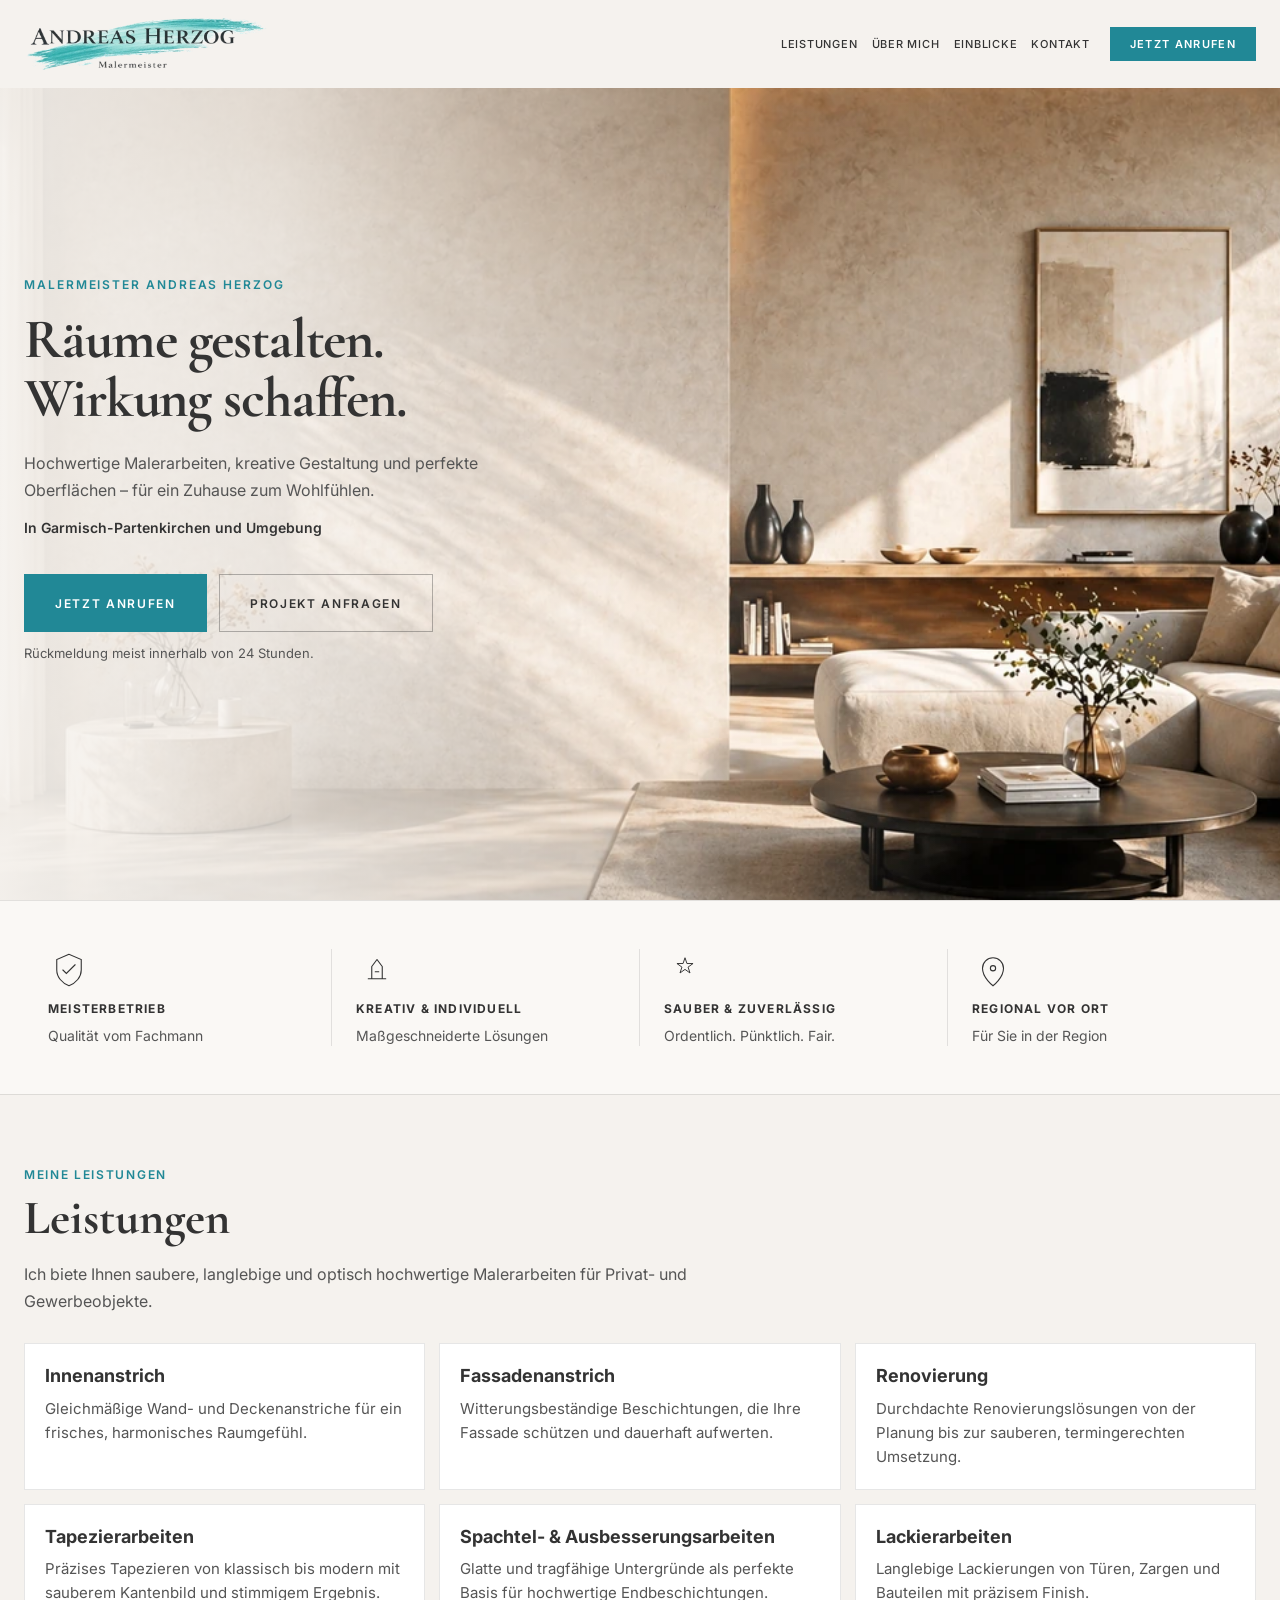
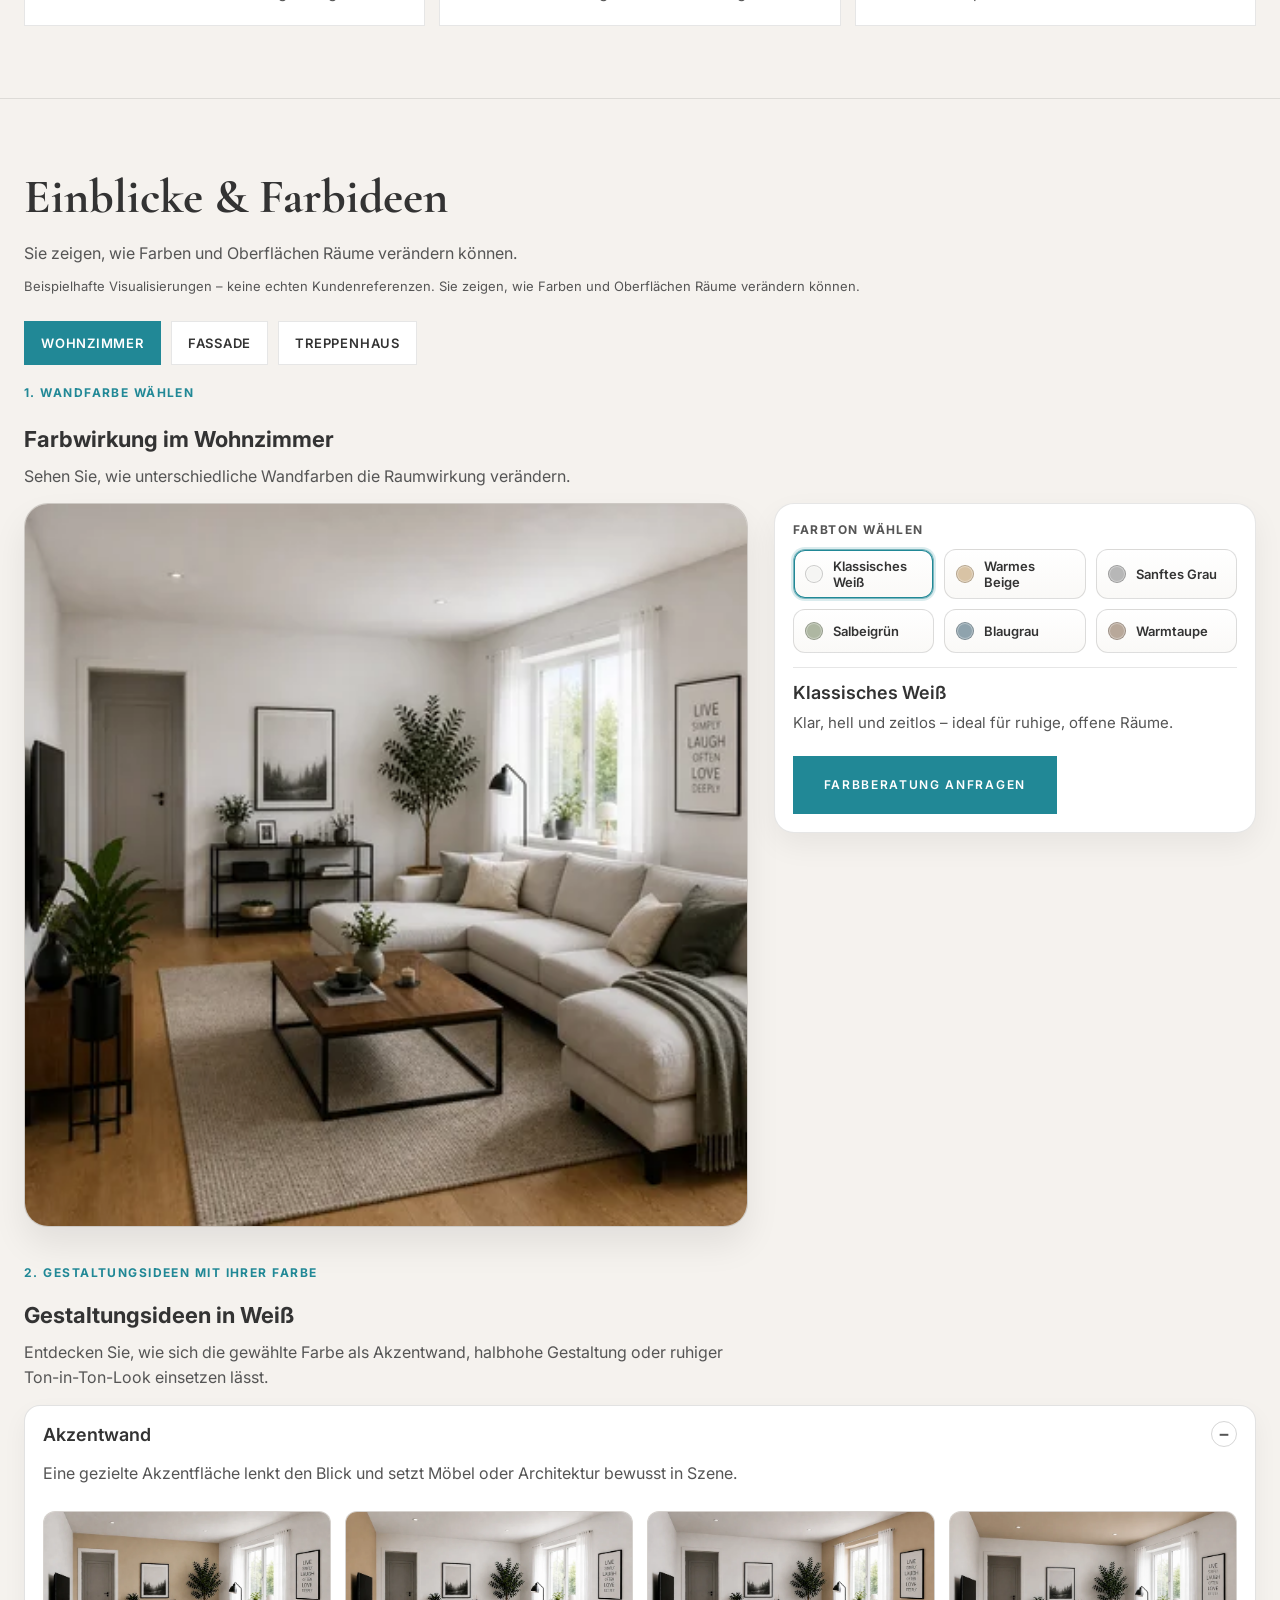
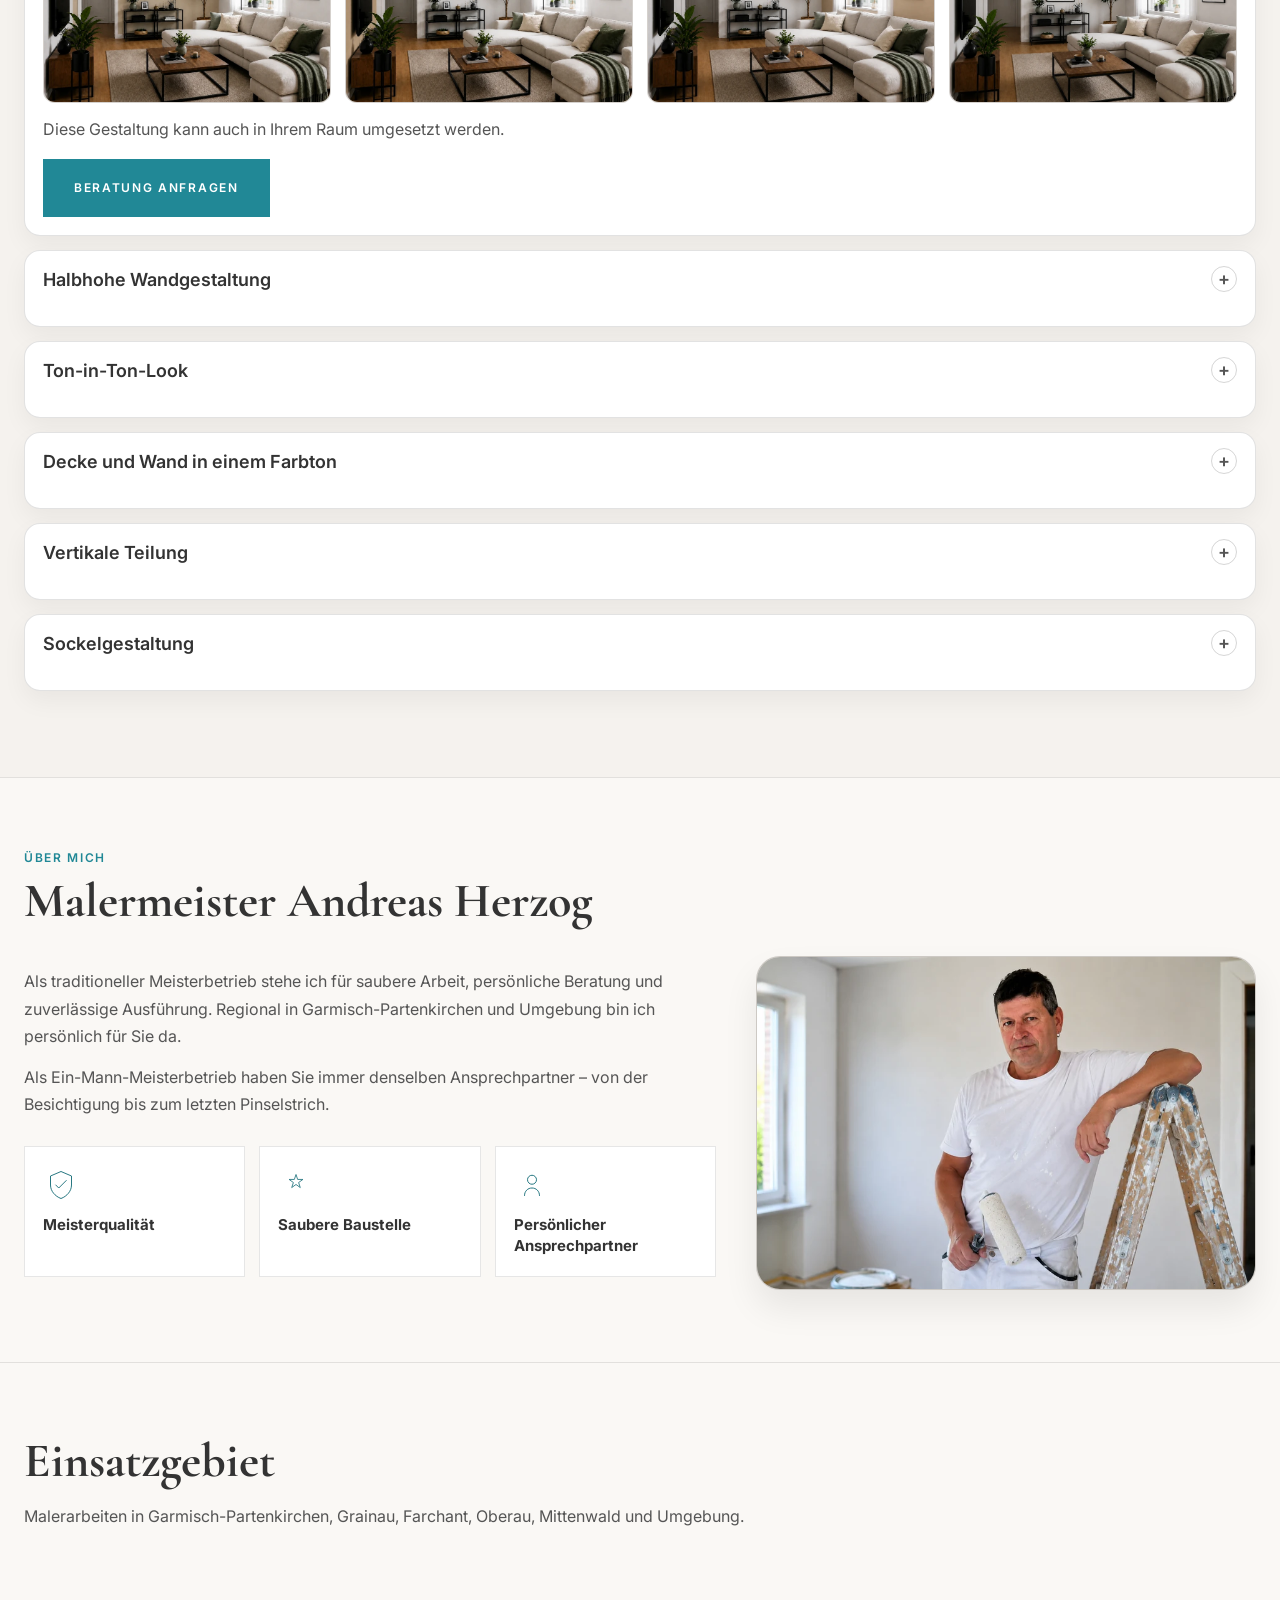
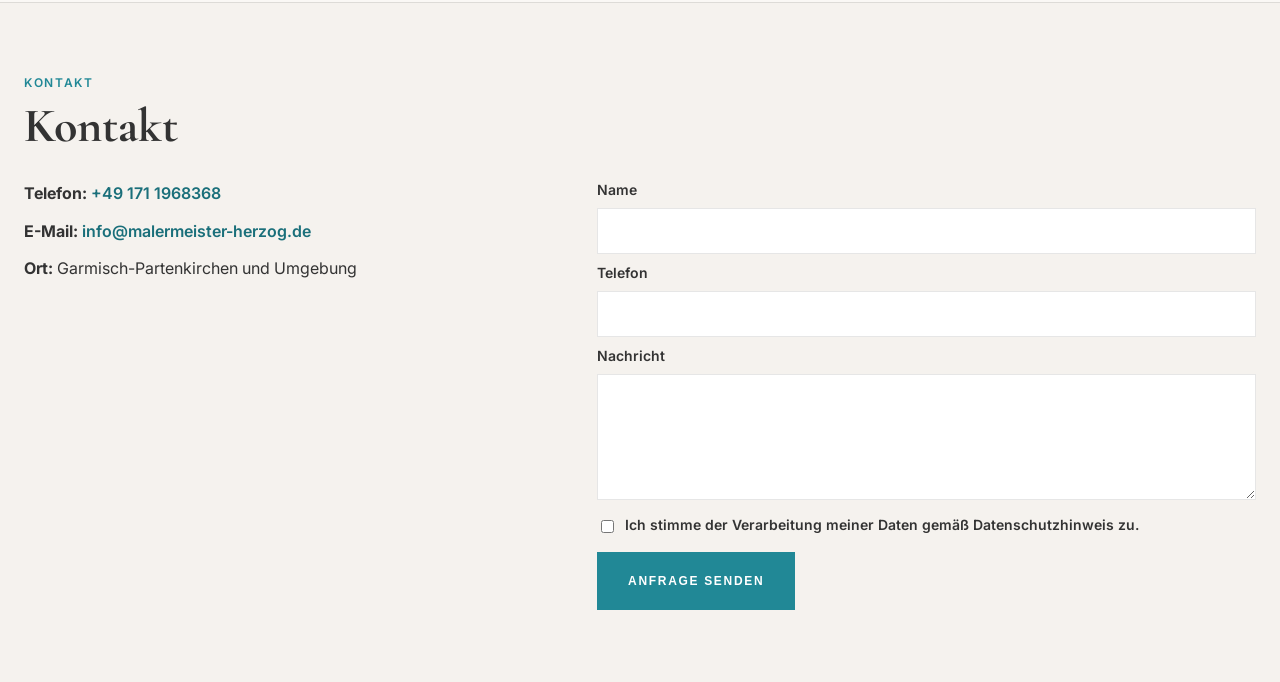
==== index.html @ e62dc520 "header mobile" ====
<!DOCTYPE html>
<html lang="de">
  <head>
    <meta charset="UTF-8" />
    <meta
      name="viewport"
      content="width=device-width, initial-scale=1, viewport-fit=cover"
    />
    <title>Malermeister Andreas Herzog | Maler in Garmisch-Partenkirchen</title>
    <meta
      name="description"
      content="Malermeister Andreas Herzog – Ihr Malerbetrieb für Innenanstrich, Fassaden, Renovierungen und saubere Malerarbeiten in Garmisch-Partenkirchen und Umgebung."
    />
    <meta property="og:type" content="website" />
    <meta property="og:locale" content="de_DE" />
    <meta
      property="og:title"
      content="Malermeister Andreas Herzog | Maler in Garmisch-Partenkirchen"
    />
    <meta
      property="og:description"
      content="Ihr Malerbetrieb für Innenanstrich, Fassaden, Renovierungen und saubere Malerarbeiten in Garmisch-Partenkirchen und Umgebung."
    />
    <meta property="og:url" content="https://www.malermeister-herzog.de/" />
    <meta
      property="og:image"
      content="https://www.malermeister-herzog.de/assets/malermeister-herzog-wohnraum-gestaltung-1920.webp"
    />

    <link rel="preconnect" href="https://fonts.googleapis.com" />
    <link rel="preconnect" href="https://fonts.gstatic.com" crossorigin />
    <link
      href="https://fonts.googleapis.com/css2?family=Cormorant+Garamond:wght@600;700&family=Inter:wght@400;500;600&display=swap"
      rel="stylesheet"
    />

    <link rel="stylesheet" href="css/style.css?v=4" />
    <script type="application/ld+json">
      {
        "@context": "https://schema.org",
        "@type": "LocalBusiness",
        "name": "Malermeister Andreas Herzog",
        "telephone": "+49 171 1968368",
        "areaServed": "Garmisch-Partenkirchen und Umgebung",
        "address": {
          "@type": "PostalAddress",
          "addressLocality": "Garmisch-Partenkirchen",
          "addressCountry": "DE"
        },
        "url": "https://www.malermeister-herzog.de/"
      }
    </script>
  </head>
  <body>
    <header class="site-header">
      <div class="site-header__inner shell">
        <input type="checkbox" id="nav-drawer" class="nav-drawer__checkbox" />

        <label
          for="nav-drawer"
          class="nav-drawer__burger"
          aria-label="Menü öffnen und schließen"
        >
          <span></span>
          <span></span>
          <span></span>
        </label>

        <a href="#" class="site-logo" aria-label="Startseite Andreas Herzog">
          <img
            src="assets/logo-new-header.webp"
            width="760"
            height="180"
            alt="Andreas Herzog Malermeister"
          />
        </a>

        <a href="tel:+491711968368" class="header-cta" aria-label="Jetzt anrufen">
          <span class="header-cta__icon" aria-hidden="true">
            <svg viewBox="0 0 24 24" fill="none" xmlns="http://www.w3.org/2000/svg">
              <path
                d="M5 4h3l2 5-2 1a11 11 0 005 5l1-2 5 2v3a2 2 0 01-2 2A16 16 0 013 6a2 2 0 012-2z"
                stroke="currentColor"
                stroke-width="1.5"
                stroke-linecap="round"
                stroke-linejoin="round"
              />
            </svg>
          </span>
          <span class="header-cta__label">Jetzt anrufen</span>
        </a>

        <nav class="site-nav" id="site-nav" aria-label="Hauptnavigation">
          <a href="tel:+491711968368" class="site-nav__call">Jetzt anrufen</a>
          <a href="#leistungen">Leistungen</a>
          <a href="#ueber-mich">Über mich</a>
          <a href="#einblicke">Einblicke</a>
          <a href="#kontakt">Kontakt</a>
        </nav>

        <label for="nav-drawer" class="nav-drawer__scrim" aria-hidden="true"></label>
      </div>
    </header>

    <main>
      <section class="hero" aria-labelledby="hero-heading">
        <img
          class="hero__bg"
          src="assets/malermeister-herzog-wohnraum-gestaltung-1920.webp"
          srcset="
            assets/malermeister-herzog-wohnraum-gestaltung-1280.webp 1280w,
            assets/malermeister-herzog-wohnraum-gestaltung-1920.webp 1920w,
            assets/malermeister-herzog-wohnraum-gestaltung-2560.webp 2560w
          "
          sizes="100vw"
          alt="Modernes Wohnzimmer mit strukturierter Wand und warmem Licht"
          fetchpriority="high"
          loading="eager"
        />
        <div class="hero__overlay" aria-hidden="true"></div>

        <div class="hero__shell shell">
          <div class="hero__inner">
            <p class="hero__label">Malermeister Andreas Herzog</p>
            <h1 id="hero-heading">
              Räume gestalten.<br />
              Wirkung schaffen.
            </h1>
            <p class="hero__sub">
              Hochwertige Malerarbeiten, kreative Gestaltung und perfekte Oberflächen – für ein Zuhause zum Wohlfühlen.
            </p>
            <p class="hero__location">In Garmisch-Partenkirchen und Umgebung</p>
            <div class="hero__actions">
              <a href="tel:+491711968368" class="btn btn--primary">Jetzt anrufen</a>
              <a href="#kontakt" class="btn btn--secondary">Projekt anfragen</a>
            </div>
            <p class="hero__hint">Rückmeldung meist innerhalb von 24 Stunden.</p>
          </div>
        </div>
      </section>

      <section class="trust" aria-label="Vorteile">
        <div class="trust__inner shell">
          <article class="trust__item">
            <span class="trust__icon" aria-hidden="true">
              <svg viewBox="0 0 48 48" fill="none" xmlns="http://www.w3.org/2000/svg">
                <path
                  d="M24 6L10 12v12c0 8 6 15 14 18 8-3 14-10 14-18V12L24 6z"
                  stroke="currentColor"
                  stroke-width="1.25"
                />
                <path d="M17 24l4 4 10-10" stroke="currentColor" stroke-width="1.25" stroke-linecap="round" />
              </svg>
            </span>
            <p class="trust__title">Meisterbetrieb</p>
            <p class="trust__text">Qualität vom Fachmann</p>
          </article>

          <article class="trust__item">
            <span class="trust__icon" aria-hidden="true">
              <svg viewBox="0 0 48 48" fill="none" xmlns="http://www.w3.org/2000/svg">
                <path
                  d="M14 34h20M18 34V20l6-8 6 8v14"
                  stroke="currentColor"
                  stroke-width="1.25"
                  stroke-linecap="round"
                  stroke-linejoin="round"
                />
                <path d="M22 26h4" stroke="currentColor" stroke-width="1.25" stroke-linecap="round" />
              </svg>
            </span>
            <p class="trust__title">Kreativ &amp; individuell</p>
            <p class="trust__text">Maßgeschneiderte Lösungen</p>
          </article>

          <article class="trust__item">
            <span class="trust__icon" aria-hidden="true">
              <svg viewBox="0 0 48 48" fill="none" xmlns="http://www.w3.org/2000/svg">
                <path
                  d="M24 10l2.2 6.6h7l-5.7 4.1 2.2 6.7L24 23.3l-5.7 4.1 2.2-6.7-5.7-4.1h7L24 10z"
                  stroke="currentColor"
                  stroke-width="1.1"
                  stroke-linejoin="round"
                />
              </svg>
            </span>
            <p class="trust__title">Sauber &amp; zuverlässig</p>
            <p class="trust__text">Ordentlich. Pünktlich. Fair.</p>
          </article>

          <article class="trust__item">
            <span class="trust__icon" aria-hidden="true">
              <svg viewBox="0 0 48 48" fill="none" xmlns="http://www.w3.org/2000/svg">
                <path
                  d="M24 42s12-9 12-20a12 12 0 10-24 0c0 11 12 20 12 20z"
                  stroke="currentColor"
                  stroke-width="1.25"
                />
                <circle cx="24" cy="22" r="3" stroke="currentColor" stroke-width="1.25" />
              </svg>
            </span>
            <p class="trust__title">Regional vor Ort</p>
            <p class="trust__text">Für Sie in der Region</p>
          </article>
        </div>
      </section>

      <section id="leistungen" class="section section--leistungen" aria-labelledby="leistungen-heading">
        <div class="shell">
          <p class="section__eyebrow">Meine Leistungen</p>
          <h2 id="leistungen-heading">Leistungen</h2>
          <p class="section__intro">
            Ich biete Ihnen saubere, langlebige und optisch hochwertige Malerarbeiten für Privat- und
            Gewerbeobjekte.
          </p>

          <div class="cards cards--leistungen">
            <article class="card">
              <h3>Innenanstrich</h3>
              <p>Gleichmäßige Wand- und Deckenanstriche für ein frisches, harmonisches Raumgefühl.</p>
            </article>
            <article class="card">
              <h3>Fassadenanstrich</h3>
              <p>Witterungsbeständige Beschichtungen, die Ihre Fassade schützen und dauerhaft aufwerten.</p>
            </article>
            <article class="card">
              <h3>Renovierung</h3>
              <p>Durchdachte Renovierungslösungen von der Planung bis zur sauberen, termingerechten Umsetzung.</p>
            </article>
            <article class="card">
              <h3>Tapezierarbeiten</h3>
              <p>Präzises Tapezieren von klassisch bis modern mit sauberem Kantenbild und stimmigem Ergebnis.</p>
            </article>
            <article class="card">
              <h3>Spachtel- &amp; Ausbesserungsarbeiten</h3>
              <p>Glatte und tragfähige Untergründe als perfekte Basis für hochwertige Endbeschichtungen.</p>
            </article>
            <article class="card">
              <h3>Lackierarbeiten</h3>
              <p>Langlebige Lackierungen von Türen, Zargen und Bauteilen mit präzisem Finish.</p>
            </article>
          </div>
        </div>
      </section>

      <section id="einblicke" class="section section--einblicke" aria-labelledby="einblicke-heading">
        <div class="shell">
          <h2 id="einblicke-heading">Einblicke &amp; Farbideen</h2>
          <p class="section__intro">
            Sie zeigen, wie Farben und Oberflächen Räume verändern können.
          </p>
          <p class="section__note">
            Beispielhafte Visualisierungen – keine echten Kundenreferenzen. Sie zeigen, wie Farben und Oberflächen
            Räume verändern können.
          </p>

          <div class="einblicke-tabs" role="tablist" aria-label="Rubriken Einblicke">
            <button
              type="button"
              class="einblicke-tab is-active"
              role="tab"
              id="tab-wohnzimmer"
              aria-selected="true"
              aria-controls="panel-wohnzimmer"
              data-tab-target="wohnzimmer"
            >
              Wohnzimmer
            </button>
            <button
              type="button"
              class="einblicke-tab"
              role="tab"
              id="tab-fassade"
              aria-selected="false"
              aria-controls="panel-fassade"
              data-tab-target="fassade"
              tabindex="-1"
            >
              Fassade
            </button>
            <button
              type="button"
              class="einblicke-tab"
              role="tab"
              id="tab-treppenhaus"
              aria-selected="false"
              aria-controls="panel-treppenhaus"
              data-tab-target="treppenhaus"
              tabindex="-1"
            >
              Treppenhaus
            </button>
          </div>

          <section
            class="einblicke-panel is-active"
            id="panel-wohnzimmer"
            role="tabpanel"
            aria-labelledby="tab-wohnzimmer"
            data-panel="wohnzimmer"
          >
            <p class="einblicke-step">1. Wandfarbe wählen</p>
            <h3 class="einblicke-subhead">Farbwirkung im Wohnzimmer</h3>
            <p class="einblicke-step__intro">
              Sehen Sie, wie unterschiedliche Wandfarben die Raumwirkung verändern.
            </p>
            <div class="farbauswahl" data-farbauswahl>
              <div class="farbauswahl__media">
                <div class="farbauswahl__stage">
                  <div class="farbauswahl__picture" data-farbauswahl-picture>
                    <img
                      data-farbauswahl-image
                      srcset="
                        assets/wohnzimmer/farben/wohnzimmer-weiss-400.webp 400w,
                        assets/wohnzimmer/farben/wohnzimmer-weiss-800.webp 800w,
                        assets/wohnzimmer/farben/wohnzimmer-weiss-1600.webp 1600w
                      "
                      sizes="(min-width: 1025px) 720px, (min-width: 641px) calc(100vw - 48px), calc(100vw - 32px)"
                      src="assets/wohnzimmer/farben/wohnzimmer-weiss-400.webp"
                      width="800"
                      height="800"
                      alt="Wohnzimmer in klassischem Weiß"
                      loading="eager"
                      decoding="async"
                    />
                  </div>
                </div>
              </div>
              <div class="farbauswahl__panel">
                <p class="farbauswahl__label">Farbton wählen</p>
                <div class="farbauswahl__controls" role="radiogroup" aria-label="Wandfarbe auswählen">
                  <button type="button" class="farbauswahl__swatch is-active" role="radio" aria-checked="true" data-color="weiss" data-label="Klassisches Weiß">
                    <span class="farbauswahl__dot" style="--swatch:#f5f5f3"></span><span>Klassisches Weiß</span>
                  </button>
                  <button type="button" class="farbauswahl__swatch" role="radio" aria-checked="false" data-color="beige" data-label="Warmes Beige">
                    <span class="farbauswahl__dot" style="--swatch:#d8c3a5"></span><span>Warmes Beige</span>
                  </button>
                  <button type="button" class="farbauswahl__swatch" role="radio" aria-checked="false" data-color="grau" data-label="Sanftes Grau">
                    <span class="farbauswahl__dot" style="--swatch:#b7b7b7"></span><span>Sanftes Grau</span>
                  </button>
                  <button type="button" class="farbauswahl__swatch" role="radio" aria-checked="false" data-color="salbeigruen" data-label="Salbeigrün">
                    <span class="farbauswahl__dot" style="--swatch:#aeb7a2"></span><span>Salbeigrün</span>
                  </button>
                  <button type="button" class="farbauswahl__swatch" role="radio" aria-checked="false" data-color="blaugrau" data-label="Blaugrau">
                    <span class="farbauswahl__dot" style="--swatch:#8fa3ad"></span><span>Blaugrau</span>
                  </button>
                  <button type="button" class="farbauswahl__swatch" role="radio" aria-checked="false" data-color="warmtaupe" data-label="Warmtaupe">
                    <span class="farbauswahl__dot" style="--swatch:#b8a89a"></span><span>Warmtaupe</span>
                  </button>
                </div>
                <div class="farbauswahl__info">
                  <p class="farbauswahl__active" data-farbauswahl-active>Klassisches Weiß</p>
                  <p class="farbauswahl__description" data-farbauswahl-description>
                    Klar, hell und zeitlos – ideal für ruhige, offene Räume.
                  </p>
                </div>
                <a href="#kontakt" class="btn btn--primary einblicke__cta">Farbberatung anfragen</a>
              </div>
            </div>
            <p class="einblicke-step einblicke-step--ideas">2. Gestaltungsideen mit Ihrer Farbe</p>
            <h3 class="einblicke-subhead einblicke-subhead--ideas" data-ideen-title>Gestaltungsideen in Weiß</h3>
            <p class="einblicke-step__intro">
              Entdecken Sie, wie sich die gewählte Farbe als Akzentwand, halbhohe Gestaltung oder ruhiger Ton-in-Ton-Look einsetzen lässt.
            </p>

            <div class="ideen-accordion">
              <details class="ideen-item" open>
                <summary>Akzentwand</summary>
                <p class="ideen-text">Eine gezielte Akzentfläche lenkt den Blick und setzt Möbel oder Architektur bewusst in Szene.</p>
                <div class="cards cards--ideen">
                  <button type="button" class="einblicke-card-trigger ideen-trigger" data-ideen-slot="akzent-1" data-modal-image="assets/wohnzimmer/ideen/wohnzimmer-akzent-beige-1600.webp" data-modal-title="Akzentwand" data-modal-text="Beispielhafte Visualisierung einer Akzentwand."><img src="assets/wohnzimmer/ideen/wohnzimmer-akzent-beige-800.webp" alt="Visualisierung Akzentwand Variante 1" width="800" height="533" loading="eager" /></button>
                  <button type="button" class="einblicke-card-trigger ideen-trigger" data-ideen-slot="akzent-2" data-modal-image="assets/wohnzimmer/ideen/wohnzimmer-tvwand-beige-1600.webp" data-modal-title="Akzentwand" data-modal-text="Beispielhafte Visualisierung einer Akzentwand."><img src="assets/wohnzimmer/ideen/wohnzimmer-tvwand-beige-800.webp" alt="Visualisierung Akzentwand Variante 2" width="800" height="533" loading="eager" /></button>
                  <button type="button" class="einblicke-card-trigger ideen-trigger" data-ideen-slot="akzent-3" data-modal-image="assets/wohnzimmer/ideen/wohnzimmer-fensterwand-beige-1600.webp" data-modal-title="Akzentwand" data-modal-text="Beispielhafte Visualisierung einer Akzentwand."><img src="assets/wohnzimmer/ideen/wohnzimmer-fensterwand-beige-800.webp" alt="Visualisierung Akzentwand Variante 3" width="800" height="533" loading="eager" /></button>
                  <button type="button" class="einblicke-card-trigger ideen-trigger" data-ideen-slot="akzent-4" data-modal-image="assets/wohnzimmer/ideen/wohnzimmer-decke-beige-1600.webp" data-modal-title="Akzentwand" data-modal-text="Beispielhafte Visualisierung einer Akzentwand."><img src="assets/wohnzimmer/ideen/wohnzimmer-decke-beige-800.webp" alt="Visualisierung Akzentwand Variante 4" width="800" height="533" loading="eager" /></button>
                </div>
                <p class="ideen-note">Diese Gestaltung kann auch in Ihrem Raum umgesetzt werden.</p>
                <a href="#kontakt" class="btn btn--primary einblicke__cta">Beratung anfragen</a>
              </details>

              <details class="ideen-item">
                <summary>Halbhohe Wandgestaltung</summary>
                <p class="ideen-text">Die Wand wird horizontal geteilt – modern, ruhig und strukturiert.</p>
                <div class="cards cards--ideen">
                  <button type="button" class="einblicke-card-trigger ideen-trigger" data-ideen-slot="halbhohe" data-modal-image="assets/wohnzimmer/ideen/wohnzimmer-halbe-wand-beige-1600.webp" data-modal-title="Halbhohe Wandgestaltung" data-modal-text="Beispielhafte Visualisierung einer halbhohen Wandgestaltung."><img src="assets/wohnzimmer/ideen/wohnzimmer-halbe-wand-beige-800.webp" alt="Visualisierung Halbhohe Wandgestaltung" width="800" height="533" loading="eager" /></button>
                </div>
                <p class="ideen-note">Diese Gestaltung kann auch in Ihrem Raum umgesetzt werden.</p>
                <a href="#kontakt" class="btn btn--primary einblicke__cta">Beratung anfragen</a>
              </details>

              <details class="ideen-item">
                <summary>Ton-in-Ton-Look</summary>
                <p class="ideen-text">Mehrere Abstufungen einer Farbe sorgen für ein ruhiges, hochwertiges Gesamtbild.</p>
                <div class="cards cards--ideen">
                  <button type="button" class="einblicke-card-trigger ideen-trigger" data-ideen-slot="toninton" data-modal-image="assets/wohnzimmer/ideen/wohnzimmer-beige-abstufung-1600.webp" data-modal-title="Ton-in-Ton-Look" data-modal-text="Beispielhafte Visualisierung eines Ton-in-Ton-Looks."><img src="assets/wohnzimmer/ideen/wohnzimmer-beige-abstufung-800.webp" alt="Visualisierung Ton-in-Ton-Look" width="800" height="533" loading="eager" /></button>
                </div>
                <p class="ideen-note">Diese Gestaltung kann auch in Ihrem Raum umgesetzt werden.</p>
                <a href="#kontakt" class="btn btn--primary einblicke__cta">Beratung anfragen</a>
              </details>

              <details class="ideen-item">
                <summary>Decke und Wand in einem Farbton</summary>
                <p class="ideen-text">Ein durchgehender Farbton schafft ein harmonisches, ruhiges und modernes Raumgefühl.</p>
                <div class="cards cards--ideen">
                  <button type="button" class="einblicke-card-trigger ideen-trigger" data-ideen-slot="decke-wand" data-modal-image="assets/wohnzimmer/ideen/wohnzimmer-decke-wand-beige-final-1600.webp" data-modal-title="Decke und Wand in einem Farbton" data-modal-text="Beispielhafte Visualisierung: Decke und Wand in einem Farbton."><img src="assets/wohnzimmer/ideen/wohnzimmer-decke-wand-beige-final-800.webp" alt="Visualisierung Decke und Wand in einem Farbton" width="800" height="533" loading="eager" /></button>
                </div>
                <p class="ideen-note">Diese Gestaltung kann auch in Ihrem Raum umgesetzt werden.</p>
                <a href="#kontakt" class="btn btn--primary einblicke__cta">Beratung anfragen</a>
              </details>

              <details class="ideen-item">
                <summary>Vertikale Teilung</summary>
                <p class="ideen-text">Vertikale Farbfelder können den Raum optisch strecken und klar zonieren.</p>
                <div class="cards cards--ideen">
                  <button type="button" class="einblicke-card-trigger ideen-trigger" data-ideen-slot="vertikal" data-modal-image="assets/wohnzimmer/ideen/wohnzimmer-vertikale-streifen-beige-1600.webp" data-modal-title="Vertikale Teilung" data-modal-text="Beispielhafte Visualisierung einer vertikalen Wandteilung."><img src="assets/wohnzimmer/ideen/wohnzimmer-vertikale-streifen-beige-800.webp" alt="Visualisierung vertikale Wandteilung" width="800" height="533" loading="eager" /></button>
                </div>
                <p class="ideen-note">Diese Gestaltung kann auch in Ihrem Raum umgesetzt werden.</p>
                <a href="#kontakt" class="btn btn--primary einblicke__cta">Beratung anfragen</a>
              </details>

              <details class="ideen-item">
                <summary>Sockelgestaltung</summary>
                <p class="ideen-text">Ein farbiges unteres Drittel schafft Tiefe, schützt die Wand und setzt den Raum elegant ab.</p>
                <div class="cards cards--ideen">
                  <button type="button" class="einblicke-card-trigger ideen-trigger" data-ideen-slot="sockel" data-modal-image="assets/wohnzimmer/ideen/wohnzimmer-sockel-beige-1600.webp" data-modal-title="Sockelgestaltung" data-modal-text="Beispielhafte Visualisierung einer Sockelgestaltung."><img src="assets/wohnzimmer/ideen/wohnzimmer-sockel-beige-800.webp" alt="Visualisierung Sockelgestaltung" width="800" height="533" loading="eager" /></button>
                </div>
                <p class="ideen-note">Diese Gestaltung kann auch in Ihrem Raum umgesetzt werden.</p>
                <a href="#kontakt" class="btn btn--primary einblicke__cta">Beratung anfragen</a>
              </details>
            </div>
          </section>

          <section
            class="einblicke-panel"
            id="panel-fassade"
            role="tabpanel"
            aria-labelledby="tab-fassade"
            data-panel="fassade"
            hidden
          >
            <p class="einblicke-step">1. Haus und Fassadenfarbe wählen</p>
            <h3 class="einblicke-subhead">Farbwirkung an der Fassade</h3>
            <p class="einblicke-step__intro">
              Wählen Sie einen Haustyp und sehen Sie, wie unterschiedliche Fassadenfarben die Wirkung Ihres Gebäudes
              verändern.
            </p>
            <div class="farbauswahl farbauswahl--fassade" data-fassade-auswahl>
              <div class="farbauswahl__media">
                <div class="farbauswahl__stage farbauswahl__stage--landscape">
                  <div class="farbauswahl__picture" data-fassade-picture>
                    <img
                      data-fassade-image
                      srcset="
                        assets/fassade/bauernhaus/farben/bauernhaus-weiss-400.webp 400w,
                        assets/fassade/bauernhaus/farben/bauernhaus-weiss-800.webp 800w,
                        assets/fassade/bauernhaus/farben/bauernhaus-weiss-1600.webp 1600w
                      "
                      sizes="(min-width: 1025px) 720px, (min-width: 641px) calc(100vw - 48px), calc(100vw - 32px)"
                      src="assets/fassade/bauernhaus/farben/bauernhaus-weiss-400.webp"
                      width="800"
                      height="450"
                      alt="Bauernhaus mit klassisch weißer Fassade"
                      loading="eager"
                      decoding="async"
                    />
                  </div>
                  <p class="fassade__placeholder" data-fassade-placeholder hidden>Visualisierung folgt</p>
                </div>
              </div>
              <div class="farbauswahl__panel">
                <p class="farbauswahl__label">Haustyp wählen</p>
                <div class="fassade__haustypen" role="radiogroup" aria-label="Haustyp auswählen">
                  <button
                    type="button"
                    class="fassade__haustyp is-active"
                    role="radio"
                    aria-checked="true"
                    data-haus="bauernhaus"
                    data-haus-label="Bauernhaus"
                  >
                    Bauernhaus
                  </button>
                  <button
                    type="button"
                    class="fassade__haustyp"
                    role="radio"
                    aria-checked="false"
                    data-haus="laendliches-haus"
                    data-haus-label="Ländliches Haus"
                  >
                    Ländliches Haus
                  </button>
                  <button
                    type="button"
                    class="fassade__haustyp"
                    role="radio"
                    aria-checked="false"
                    data-haus="modernes-haus"
                    data-haus-label="Modernes Haus"
                  >
                    Modernes Haus
                  </button>
                </div>
                <p class="farbauswahl__label farbauswahl__label--spaced">Fassadenfarbe wählen</p>
                <div class="farbauswahl__controls" data-fassade-colors role="radiogroup" aria-label="Fassadenfarbe auswählen">
                  <button
                    type="button"
                    class="farbauswahl__swatch is-active"
                    role="radio"
                    aria-checked="true"
                    data-color="weiss"
                    data-label="Klassisches Weiß"
                  >
                    <span class="farbauswahl__dot" style="--swatch:#f5f5f3"></span><span>Klassisches Weiß</span>
                  </button>
                  <button
                    type="button"
                    class="farbauswahl__swatch"
                    role="radio"
                    aria-checked="false"
                    data-color="beige"
                    data-label="Warmes Beige"
                  >
                    <span class="farbauswahl__dot" style="--swatch:#d8c3a5"></span><span>Warmes Beige</span>
                  </button>
                  <button
                    type="button"
                    class="farbauswahl__swatch"
                    role="radio"
                    aria-checked="false"
                    data-color="grau"
                    data-label="Sanftes Grau"
                  >
                    <span class="farbauswahl__dot" style="--swatch:#b7b7b7"></span><span>Sanftes Grau</span>
                  </button>
                  <button
                    type="button"
                    class="farbauswahl__swatch"
                    role="radio"
                    aria-checked="false"
                    data-color="salbeigruen"
                    data-label="Salbeigrün"
                  >
                    <span class="farbauswahl__dot" style="--swatch:#aeb7a2"></span><span>Salbeigrün</span>
                  </button>
                  <button
                    type="button"
                    class="farbauswahl__swatch"
                    role="radio"
                    aria-checked="false"
                    data-color="blaugrau"
                    data-label="Blaugrau"
                  >
                    <span class="farbauswahl__dot" style="--swatch:#8fa3ad"></span><span>Blaugrau</span>
                  </button>
                  <button
                    type="button"
                    class="farbauswahl__swatch"
                    role="radio"
                    aria-checked="false"
                    data-color="warmtaupe"
                    data-label="Warmtaupe"
                  >
                    <span class="farbauswahl__dot" style="--swatch:#b8a89a"></span><span>Warmtaupe</span>
                  </button>
                </div>
                <div class="farbauswahl__info">
                  <p class="farbauswahl__active" data-fassade-active>Klassisches Weiß</p>
                  <p class="farbauswahl__description" data-fassade-description>
                    Helle Fassaden wirken freundlich und zeitlos – besonders schön an traditionellen Gebäuden.
                  </p>
                  <p class="fassade__notice" data-fassade-notice hidden>
                    Visualisierungen für diesen Haustyp folgen in Kürze.
                  </p>
                </div>
                <a href="#kontakt" class="btn btn--primary einblicke__cta">Farbberatung anfragen</a>
              </div>
            </div>
          </section>

          <section
            class="einblicke-panel"
            id="panel-treppenhaus"
            role="tabpanel"
            aria-labelledby="tab-treppenhaus"
            data-panel="treppenhaus"
            hidden
          >
            <div class="cards cards--einblicke">
              <article class="card card--farb card--placeholder"><h3>Visualisierung folgt</h3></article>
              <article class="card card--farb card--placeholder"><h3>Visualisierung folgt</h3></article>
              <article class="card card--farb card--placeholder"><h3>Visualisierung folgt</h3></article>
            </div>
            <a href="#kontakt" class="btn btn--primary einblicke__cta">Farbberatung anfragen</a>
          </section>
        </div>
      </section>

      <section id="ueber-mich" class="section section--about" aria-labelledby="about-heading">
        <div class="shell">
          <p class="section__eyebrow">Über mich</p>
          <h2 id="about-heading">Malermeister Andreas Herzog</h2>
          <div class="about__grid">
            <div class="about__content">
              <p class="section__intro">
                Als traditioneller Meisterbetrieb stehe ich für saubere Arbeit, persönliche Beratung und zuverlässige
                Ausführung. Regional in Garmisch-Partenkirchen und Umgebung bin ich persönlich für Sie da.
              </p>
              <p class="about__text">
                Als Ein-Mann-Meisterbetrieb haben Sie immer denselben Ansprechpartner – von der Besichtigung bis zum
                letzten Pinselstrich.
              </p>
              <div class="cards cards--trust">
                <article class="card card--trust">
                  <span class="trust__icon" aria-hidden="true">
                    <svg viewBox="0 0 48 48" fill="none" xmlns="http://www.w3.org/2000/svg">
                      <path
                        d="M24 6L10 12v12c0 8 6 15 14 18 8-3 14-10 14-18V12L24 6z"
                        stroke="currentColor"
                        stroke-width="1.25"
                      />
                      <path d="M17 24l4 4 10-10" stroke="currentColor" stroke-width="1.25" stroke-linecap="round" />
                    </svg>
                  </span>
                  <h3>Meisterqualität</h3>
                </article>
                <article class="card card--trust">
                  <span class="trust__icon" aria-hidden="true">
                    <svg viewBox="0 0 48 48" fill="none" xmlns="http://www.w3.org/2000/svg">
                      <path
                        d="M24 10l2.2 6.6h7l-5.7 4.1 2.2 6.7L24 23.3l-5.7 4.1 2.2-6.7-5.7-4.1h7L24 10z"
                        stroke="currentColor"
                        stroke-width="1.1"
                        stroke-linejoin="round"
                      />
                    </svg>
                  </span>
                  <h3>Saubere Baustelle</h3>
                </article>
                <article class="card card--trust">
                  <span class="trust__icon" aria-hidden="true">
                    <svg viewBox="0 0 48 48" fill="none" xmlns="http://www.w3.org/2000/svg">
                      <circle cx="24" cy="17" r="6" stroke="currentColor" stroke-width="1.25" />
                      <path
                        d="M14 38c0-6 4.5-10 10-10s10 4 10 10"
                        stroke="currentColor"
                        stroke-width="1.25"
                        stroke-linecap="round"
                      />
                    </svg>
                  </span>
                  <h3>Persönlicher Ansprechpartner</h3>
                </article>
              </div>
            </div>
            <figure class="about__media">
              <img
                src="assets/maler-vorstellung-400.webp"
                srcset="
                  assets/maler-vorstellung-400.webp 400w,
                  assets/maler-vorstellung-800.webp 800w,
                  assets/maler-vorstellung-1600.webp 1600w
                "
                sizes="(min-width: 769px) 500px, calc(100vw - 32px)"
                width="800"
                height="533"
                alt="Malermeister Andreas Herzog bei der Arbeit"
                loading="lazy"
                decoding="async"
              />
            </figure>
          </div>
        </div>
      </section>

      <section class="section section--gebiet" aria-labelledby="einsatzgebiet-heading">
        <div class="shell">
          <h2 id="einsatzgebiet-heading">Einsatzgebiet</h2>
          <p class="section__intro">
            Malerarbeiten in Garmisch-Partenkirchen, Grainau, Farchant, Oberau, Mittenwald und Umgebung.
          </p>
        </div>
      </section>

      <section id="kontakt" class="section section--kontakt" aria-labelledby="kontakt-heading">
        <div class="shell">
          <p class="section__eyebrow">Kontakt</p>
          <h2 id="kontakt-heading">Kontakt</h2>
          <div class="kontakt__grid">
            <div class="kontakt__info">
              <p><strong>Telefon:</strong> <a href="tel:+491711968368">+49 171 1968368</a></p>
              <p><strong>E-Mail:</strong> <a href="mailto:info@malermeister-herzog.de">info@malermeister-herzog.de</a></p>
              <p><strong>Ort:</strong> Garmisch-Partenkirchen und Umgebung</p>
            </div>
            <form class="kontakt__form" action="#" method="post">
              <label for="name">Name</label>
              <input id="name" name="name" type="text" autocomplete="name" required />

              <label for="telefon">Telefon</label>
              <input id="telefon" name="telefon" type="tel" autocomplete="tel" required />

              <label for="nachricht">Nachricht</label>
              <textarea id="nachricht" name="nachricht" rows="5" required></textarea>

              <label class="checkbox">
                <input type="checkbox" name="datenschutz" required />
                Ich stimme der Verarbeitung meiner Daten gemäß Datenschutzhinweis zu.
              </label>

              <button type="submit" class="btn btn--primary">Anfrage senden</button>
            </form>
          </div>
        </div>
      </section>
    </main>

    <div class="modal" id="einblicke-modal" role="dialog" aria-modal="true" aria-labelledby="einblicke-modal-title" hidden>
      <div class="modal__backdrop" data-modal-backdrop="true"></div>
      <div class="modal__content" role="document">
        <button type="button" class="modal__nav modal__nav--prev" id="einblicke-modal-prev" aria-label="Vorheriges Bild">‹</button>
        <button type="button" class="modal__nav modal__nav--next" id="einblicke-modal-next" aria-label="Nächstes Bild">›</button>
        <button type="button" class="modal__close" id="einblicke-modal-close" aria-label="Ansicht schließen">×</button>
        <img id="einblicke-modal-image" src="" alt="" />
        <h3 id="einblicke-modal-title"></h3>
        <p id="einblicke-modal-text"></p>
      </div>
    </div>

    <script>
      (function () {
        var drawer = document.getElementById("nav-drawer");
        if (!drawer) return;
        document.querySelectorAll("#site-nav a").forEach(function (link) {
          link.addEventListener("click", function () {
            drawer.checked = false;
          });
        });

        var tabs = Array.prototype.slice.call(document.querySelectorAll(".einblicke-tab"));
        var panels = Array.prototype.slice.call(document.querySelectorAll(".einblicke-panel"));
        var refreshFassadePanel = null;

        function activateTab(targetName) {
          tabs.forEach(function (tab) {
            var isActive = tab.getAttribute("data-tab-target") === targetName;
            tab.classList.toggle("is-active", isActive);
            tab.setAttribute("aria-selected", isActive ? "true" : "false");
            tab.tabIndex = isActive ? 0 : -1;
          });

          panels.forEach(function (panel) {
            var isActive = panel.getAttribute("data-panel") === targetName;
            panel.classList.toggle("is-active", isActive);
            panel.hidden = !isActive;
          });

          if (targetName === "fassade" && refreshFassadePanel) {
            refreshFassadePanel();
          }
        }

        tabs.forEach(function (tab, idx) {
          tab.addEventListener("click", function () {
            activateTab(tab.getAttribute("data-tab-target"));
          });

          tab.addEventListener("keydown", function (event) {
            if (event.key !== "ArrowRight" && event.key !== "ArrowLeft") return;
            event.preventDefault();
            var dir = event.key === "ArrowRight" ? 1 : -1;
            var nextIndex = (idx + dir + tabs.length) % tabs.length;
            tabs[nextIndex].focus();
            activateTab(tabs[nextIndex].getAttribute("data-tab-target"));
          });
        });

        var farbauswahl = document.querySelector("[data-farbauswahl]");
        if (farbauswahl) {
          var picture = farbauswahl.querySelector("[data-farbauswahl-picture]");
          var image = farbauswahl.querySelector("[data-farbauswahl-image]");
          var activeLabel = farbauswahl.querySelector("[data-farbauswahl-active]");
          var activeDescription = farbauswahl.querySelector("[data-farbauswahl-description]");
          var ideasTitle = document.querySelector("[data-ideen-title]");
          var swatches = Array.prototype.slice.call(farbauswahl.querySelectorAll(".farbauswahl__swatch"));
          var colorSwapGen = 0;
          var colorSwapTimeoutId = null;

          var farbBase = "assets/wohnzimmer/farben/wohnzimmer-";
          function farbBundle(stem) {
            return {
              srcset:
                farbBase +
                stem +
                "-400.webp 400w, " +
                farbBase +
                stem +
                "-800.webp 800w, " +
                farbBase +
                stem +
                "-1600.webp 1600w",
              src: farbBase + stem + "-400.webp"
            };
          }

          var colorMap = {
            weiss: farbBundle("weiss"),
            beige: farbBundle("beige"),
            grau: farbBundle("grau"),
            salbeigruen: farbBundle("salbeigruen"),
            blaugrau: farbBundle("blaugrau"),
            warmtaupe: farbBundle("warmtaupe")
          };

          var colorDescriptions = {
            weiss: "Klar, hell und zeitlos – ideal für ruhige, offene Räume.",
            beige: "Warm und wohnlich – bringt Sanftheit in moderne Einrichtungen.",
            grau: "Neutral und elegant – schafft eine ruhige, reduzierte Wirkung.",
            salbeigruen: "Natürlich und beruhigend – passt gut zu Holz und hellen Stoffen.",
            blaugrau: "Kühl und modern – wirkt klar, hochwertig und zurückhaltend.",
            warmtaupe: "Warm, edel und gemütlich – ideal für wohnliche Räume mit Tiefe."
          };

          var ideasHeadingLabels = {
            weiss: "Gestaltungsideen in Weiß",
            beige: "Gestaltungsideen in Beige",
            grau: "Gestaltungsideen in Grau",
            salbeigruen: "Gestaltungsideen in Salbeigrün",
            blaugrau: "Gestaltungsideen in Blaugrau",
            warmtaupe: "Gestaltungsideen in Warmtaupe"
          };

          var ideenBasePath = "assets/wohnzimmer/ideen/";
          var ideenSlotDefaults = {
            "akzent-1": { t800: "wohnzimmer-akzent-beige-800.webp", m1600: "wohnzimmer-akzent-beige-1600.webp", alt: "Visualisierung Akzentwand Variante 1" },
            "akzent-2": { t800: "wohnzimmer-tvwand-beige-800.webp", m1600: "wohnzimmer-tvwand-beige-1600.webp", alt: "Visualisierung Akzentwand Variante 2" },
            "akzent-3": { t800: "wohnzimmer-fensterwand-beige-800.webp", m1600: "wohnzimmer-fensterwand-beige-1600.webp", alt: "Visualisierung Akzentwand Variante 3" },
            "akzent-4": { t800: "wohnzimmer-decke-beige-800.webp", m1600: "wohnzimmer-decke-beige-1600.webp", alt: "Visualisierung Akzentwand Variante 4" },
            halbhohe: { t800: "wohnzimmer-halbe-wand-beige-800.webp", m1600: "wohnzimmer-halbe-wand-beige-1600.webp", alt: "Visualisierung Halbhohe Wandgestaltung" },
            toninton: { t800: "wohnzimmer-beige-abstufung-800.webp", m1600: "wohnzimmer-beige-abstufung-1600.webp", alt: "Visualisierung Ton-in-Ton-Look" },
            "decke-wand": { t800: "wohnzimmer-decke-wand-beige-final-800.webp", m1600: "wohnzimmer-decke-wand-beige-final-1600.webp", alt: "Visualisierung Decke und Wand in einem Farbton" },
            vertikal: { t800: "wohnzimmer-vertikale-streifen-beige-800.webp", m1600: "wohnzimmer-vertikale-streifen-beige-1600.webp", alt: "Visualisierung vertikale Wandteilung" },
            sockel: { t800: "wohnzimmer-sockel-beige-800.webp", m1600: "wohnzimmer-sockel-beige-1600.webp", alt: "Visualisierung Sockelgestaltung" }
          };

          var ideenOverridesByColor = {
            grau: {
              "akzent-1": { t800: "wohnzimmer-akzent-sanftes-grau-800.webp", m1600: "wohnzimmer-akzent-sanftes-grau-1600.webp" },
              "akzent-2": { t800: "wohnzimmer-tvwand-sanftesgrau-800.webp", m1600: "wohnzimmer-tvwand-sanftesgrau-1600.webp" },
              "akzent-3": { t800: "wohnzimmer-fensterwand-sanftesgrau-800.webp", m1600: "wohnzimmer-fensterwand-sanftesgrau-1600.webp" },
              "akzent-4": { t800: "wohnzimmer-decke-sanftesgrau-800.webp", m1600: "wohnzimmer-decke-sanftesgrau-1600.webp" },
              halbhohe: { t800: "wohnzimmer-halbe-wand-sanftesgrau-800.webp", m1600: "wohnzimmer-halbe-wand-sanftesgrau-1600.webp" },
              toninton: { t800: "wohnzimmer-grau-abstufung-800.webp", m1600: "wohnzimmer-grau-abstufung-1600.webp" },
              "decke-wand": { t800: "wohnzimmer-decke-wand-sanftesgrau-final-800.webp", m1600: "wohnzimmer-decke-wand-sanftesgrau-final-1600.webp" },
              vertikal: { t800: "wohnzimmer-vertikale-streifen-sanftesgrau-800.webp", m1600: "wohnzimmer-vertikale-streifen-sanftesgrau-1600.webp" },
              sockel: { t800: "wohnzimmer-sockel-sanftesgrau-800.webp", m1600: "wohnzimmer-sockel-sanftesgrau-1600.webp" }
            },
            salbeigruen: {
              "akzent-1": { t800: "wohnzimmer-akzent-salbeigruen-800.webp", m1600: "wohnzimmer-akzent-salbeigruen-1600.webp" },
              "akzent-2": { t800: "wohnzimmer-tvwand-salbeigruen-800.webp", m1600: "wohnzimmer-tvwand-salbeigruen-1600.webp" },
              "akzent-3": { t800: "wohnzimmer-fensterwand-salbeigruen-800.webp", m1600: "wohnzimmer-fensterwand-salbeigruen-1600.webp" },
              "akzent-4": { t800: "wohnzimmer-decke-salbeigruen-800.webp", m1600: "wohnzimmer-decke-salbeigruen-1600.webp" },
              halbhohe: { t800: "wohnzimmer-halbe-wand-salbeigruen-800.webp", m1600: "wohnzimmer-halbe-wand-salbeigruen-1600.webp" },
              toninton: { t800: "wohnzimmer-salbeigruen-abstufung-800.webp", m1600: "wohnzimmer-salbeigruen-abstufung-1600.webp" },
              "decke-wand": { t800: "wohnzimmer-decke-wand-salbeigruen-final-800.webp", m1600: "wohnzimmer-decke-wand-salbeigruen-final-1600.webp" },
              vertikal: { t800: "wohnzimmer-vertikale-streifen-salbeigruen-800.webp", m1600: "wohnzimmer-vertikale-streifen-salbeigruen-1600.webp" },
              sockel: { t800: "wohnzimmer-sockel-salbeigruen-800.webp", m1600: "wohnzimmer-sockel-salbeigruen-1600.webp" }
            },
            blaugrau: {
              "akzent-1": { t800: "wohnzimmer-akzent-blaugrau-800.webp", m1600: "wohnzimmer-akzent-blaugrau-1600.webp" },
              "akzent-2": { t800: "wohnzimmer-tvwand-blaugrau-800.webp", m1600: "wohnzimmer-tvwand-blaugrau-1600.webp" },
              "akzent-3": { t800: "wohnzimmer-fensterwand-blaugrau-800.webp", m1600: "wohnzimmer-fensterwand-blaugrau-1600.webp" },
              "akzent-4": { t800: "wohnzimmer-decke-blaugrau-800.webp", m1600: "wohnzimmer-decke-blaugrau-1600.webp" },
              halbhohe: { t800: "wohnzimmer-halbe-wand-blaugrau-800.webp", m1600: "wohnzimmer-halbe-wand-blaugrau-1600.webp" },
              toninton: { t800: "wohnzimmer-blaugrau-abstufung-800.webp", m1600: "wohnzimmer-blaugrau-abstufung-1600.webp" },
              "decke-wand": { t800: "wohnzimmer-decke-wand-blaugrau-final-800.webp", m1600: "wohnzimmer-decke-wand-blaugrau-final-1600.webp" },
              vertikal: { t800: "wohnzimmer-vertikale-streifen-blaugrau-800.webp", m1600: "wohnzimmer-vertikale-streifen-blaugrau-1600.webp" },
              sockel: { t800: "wohnzimmer-sockel-blaugrau-800.webp", m1600: "wohnzimmer-sockel-blaugrau-1600.webp" }
            },
            warmtaupe: {
              "akzent-1": { t800: "wohnzimmer-akzent-warmtaupe-800.webp", m1600: "wohnzimmer-akzent-warmtaupe-1600.webp" },
              "akzent-2": { t800: "wohnzimmer-tvwand-warmtaupe-800.webp", m1600: "wohnzimmer-tvwand-warmtaupe-1600.webp" },
              "akzent-3": { t800: "wohnzimmer-fensterwand-warmtaupe-800.webp", m1600: "wohnzimmer-fensterwand-warmtaupe-1600.webp" },
              "akzent-4": { t800: "wohnzimmer-decke-warmtaupe-800.webp", m1600: "wohnzimmer-decke-warmtaupe-1600.webp" },
              halbhohe: { t800: "wohnzimmer-halbe-wand-warmtaupe-800.webp", m1600: "wohnzimmer-halbe-wand-warmtaupe-1600.webp" },
              toninton: { t800: "wohnzimmer-warmtaupe-abstufung-800.webp", m1600: "wohnzimmer-warmtaupe-abstufung-1600.webp" },
              "decke-wand": { t800: "wohnzimmer-decke-wand-warmtaupe-final-800.webp", m1600: "wohnzimmer-decke-wand-warmtaupe-final-1600.webp" },
              vertikal: { t800: "wohnzimmer-vertikale-streifen-warmtaupe-800.webp", m1600: "wohnzimmer-vertikale-streifen-warmtaupe-1600.webp" },
              sockel: { t800: "wohnzimmer-sockel-warmtaupe-800.webp", m1600: "wohnzimmer-sockel-warmtaupe-1600.webp" }
            }
          };

          function resolveIdeenSlot(colorKey, slot) {
            var def = ideenSlotDefaults[slot];
            if (!def) return null;
            var over = ideenOverridesByColor[colorKey] && ideenOverridesByColor[colorKey][slot];
            var t800 = (over && over.t800) || def.t800;
            var m1600 = (over && over.m1600) || def.m1600;
            return {
              thumb: ideenBasePath + t800,
              modal: ideenBasePath + m1600,
              alt: def.alt
            };
          }

          function applyIdeenImages(colorKey) {
            var panel = document.getElementById("panel-wohnzimmer");
            if (!panel) return;
            var triggers = panel.querySelectorAll(".ideen-trigger[data-ideen-slot]");
            triggers.forEach(function (btn) {
              var slot = btn.getAttribute("data-ideen-slot");
              var paths = resolveIdeenSlot(colorKey, slot);
              if (!paths) return;
              btn.setAttribute("data-modal-image", paths.modal);
              var img = btn.querySelector("img");
              if (img) {
                img.loading = "eager";
                var thumb800 = paths.thumb;
                var thumb400 = thumb800.replace(/-800\.webp$/i, "-400.webp");
                img.src = thumb400;
                img.srcset = thumb400 + " 400w, " + thumb800 + " 800w";
                img.sizes = "(min-width: 981px) 24vw, (min-width: 641px) 45vw, 50vw";
                img.alt = paths.alt;
              }
            });
          }

          Object.keys(colorMap).forEach(function (key) {
            colorMap[key].srcset.split(",").forEach(function (part) {
              var url = part.trim().split(/\s+/)[0];
              if (!url) return;
              var imgPreload = new Image();
              imgPreload.src = url;
            });
          });

          Object.keys(ideenOverridesByColor).forEach(function (cKey) {
            var slots = ideenOverridesByColor[cKey];
            Object.keys(slots).forEach(function (slot) {
              var filenames = slots[slot];
              ["t800", "m1600"].forEach(function (sizeKey) {
                var ideenPre = new Image();
                ideenPre.src = ideenBasePath + filenames[sizeKey];
              });
              var t400 = filenames.t800.replace(/-800\.webp$/i, "-400.webp");
              if (t400 !== filenames.t800) {
                var ideenPre400 = new Image();
                ideenPre400.src = ideenBasePath + t400;
              }
            });
          });

          function setActiveSwatch(activeBtn) {
            swatches.forEach(function (button) {
              var isActive = button === activeBtn;
              button.classList.toggle("is-active", isActive);
              button.setAttribute("aria-checked", isActive ? "true" : "false");
            });
          }

          function switchColor(colorKey, label) {
            var data = colorMap[colorKey];
            if (!data || !picture || !image) return;
            colorSwapGen += 1;
            var swapId = colorSwapGen;
            if (colorSwapTimeoutId !== null) {
              window.clearTimeout(colorSwapTimeoutId);
              colorSwapTimeoutId = null;
            }
            image.onload = null;
            image.onerror = null;
            picture.classList.add("is-fading");
            colorSwapTimeoutId = window.setTimeout(function () {
              colorSwapTimeoutId = null;
              if (swapId !== colorSwapGen) return;
              image.srcset = data.srcset;
              image.src = data.src;
              image.alt = "Wohnzimmer in " + label;
              if (activeLabel) activeLabel.textContent = label;
              if (activeDescription) activeDescription.textContent = colorDescriptions[colorKey] || "";
              if (ideasTitle) ideasTitle.textContent = ideasHeadingLabels[colorKey] || "Gestaltungsideen mit Ihrer Farbe";
              applyIdeenImages(colorKey);

              var fadeSafetyTimer = null;
              function clearPictureFadeListeners() {
                image.onload = null;
                image.onerror = null;
                if (fadeSafetyTimer !== null) {
                  window.clearTimeout(fadeSafetyTimer);
                  fadeSafetyTimer = null;
                }
              }
              function endPictureFade() {
                if (swapId !== colorSwapGen) return;
                clearPictureFadeListeners();
                picture.classList.remove("is-fading");
              }
              fadeSafetyTimer = window.setTimeout(endPictureFade, 900);
              image.onload = endPictureFade;
              image.onerror = endPictureFade;
              if (typeof image.decode === "function") {
                image.decode().then(endPictureFade).catch(endPictureFade);
              }
            }, 90);
          }

          swatches.forEach(function (button) {
            button.addEventListener("click", function () {
              var colorKey = button.getAttribute("data-color");
              var label = button.getAttribute("data-label") || "ausgewählter Farbe";
              setActiveSwatch(button);
              switchColor(colorKey, label);
            });
          });
        }

        var fassadeAuswahl = document.querySelector("[data-fassade-auswahl]");
        if (fassadeAuswahl) {
          var fassadePicture = fassadeAuswahl.querySelector("[data-fassade-picture]");
          var fassadeImage = fassadeAuswahl.querySelector("img[data-fassade-image]");
          var fassadePlaceholder = fassadeAuswahl.querySelector("[data-fassade-placeholder]");
          var fassadeActiveLabel = fassadeAuswahl.querySelector("[data-fassade-active]");
          var fassadeDescription = fassadeAuswahl.querySelector("[data-fassade-description]");
          var fassadeNotice = fassadeAuswahl.querySelector("[data-fassade-notice]");
          var fassadeColorsWrap = fassadeAuswahl.querySelector("[data-fassade-colors]");
          var haustypButtons = Array.prototype.slice.call(fassadeAuswahl.querySelectorAll(".fassade__haustyp"));
          var fassadeSwatches = Array.prototype.slice.call(fassadeAuswahl.querySelectorAll("[data-fassade-colors] .farbauswahl__swatch"));
          var currentHaus = "bauernhaus";
          var currentFassadeColor = "weiss";

          var fassadeColors = ["weiss", "beige", "grau", "salbeigruen", "blaugrau", "warmtaupe"];
          var fassadeSwapGen = 0;

          var hausConfig = {
            bauernhaus: { label: "Bauernhaus", colors: fassadeColors },
            "laendliches-haus": { label: "Ländliches Haus", colors: fassadeColors },
            "modernes-haus": { label: "Modernes Haus", colors: fassadeColors }
          };

          var fassadeColorLabels = {
            weiss: "Klassisches Weiß",
            beige: "Warmes Beige",
            grau: "Sanftes Grau",
            salbeigruen: "Salbeigrün",
            blaugrau: "Blaugrau",
            warmtaupe: "Warmtaupe"
          };

          var fassadeColorDescriptions = {
            weiss: "Helle Fassaden wirken freundlich und zeitlos – besonders schön an traditionellen Gebäuden.",
            beige: "Warme Erdtöne harmonieren mit Naturstein, Holz und der alpinen Umgebung.",
            grau: "Neutrale Grautöne wirken zurückhaltend und edel – ideal für klare Gebäudeformen.",
            salbeigruen: "Sanftes Grün verbindet die Fassade mit der natürlichen Umgebung.",
            blaugrau: "Kühle Blaugrautöne setzen moderne Akzente an der Fassade.",
            warmtaupe: "Warme Tauptöne verleihen dem Haus eine wohnliche, einladende Wirkung."
          };

          function fassadeBundle(haus, color) {
            var stem = "assets/fassade/" + haus + "/farben/" + haus + "-" + color;
            return {
              srcset:
                stem + "-400.webp 400w, " + stem + "-800.webp 800w, " + stem + "-1600.webp 1600w",
              src: stem + "-400.webp"
            };
          }

          function setActiveHaustyp(activeBtn) {
            haustypButtons.forEach(function (button) {
              var isActive = button === activeBtn;
              button.classList.toggle("is-active", isActive);
              button.setAttribute("aria-checked", isActive ? "true" : "false");
            });
          }

          function setActiveFassadeSwatch(activeBtn) {
            fassadeSwatches.forEach(function (button) {
              var isActive = button === activeBtn;
              button.classList.toggle("is-active", isActive);
              button.setAttribute("aria-checked", isActive ? "true" : "false");
            });
          }

          function setFassadeColorsEnabled(enabled) {
            if (!fassadeColorsWrap) return;
            fassadeColorsWrap.classList.toggle("is-disabled", !enabled);
            fassadeSwatches.forEach(function (button) {
              button.disabled = !enabled;
            });
          }

          function showFassadePlaceholder(show) {
            if (fassadePlaceholder) fassadePlaceholder.hidden = !show;
            if (fassadeNotice) fassadeNotice.hidden = !show;
          }

          function showFassadeUnavailable(hausLabel) {
            showFassadePlaceholder(true);
            setFassadeColorsEnabled(false);
            if (fassadeActiveLabel) fassadeActiveLabel.textContent = hausLabel;
            if (fassadeDescription) fassadeDescription.textContent = "";
          }

          function updateFassadeInfo(colorKey, hausLabel) {
            var colorLabel = fassadeColorLabels[colorKey] || colorKey;
            if (fassadeActiveLabel) fassadeActiveLabel.textContent = colorLabel;
            if (fassadeDescription) {
              fassadeDescription.textContent = fassadeColorDescriptions[colorKey] || "";
            }
            if (fassadeImage) {
              fassadeImage.alt = hausLabel + " in " + colorLabel;
            }
          }

          function applyFassadeImage(haus, colorKey) {
            var config = hausConfig[haus];
            if (!config) return;

            if (!config.colors.length) {
              showFassadeUnavailable(config.label);
              return;
            }

            if (config.colors.indexOf(colorKey) === -1) {
              colorKey = config.colors[0];
              currentFassadeColor = colorKey;
              var firstSwatch = null;
              for (var s = 0; s < fassadeSwatches.length; s++) {
                if (fassadeSwatches[s].getAttribute("data-color") === colorKey) {
                  firstSwatch = fassadeSwatches[s];
                  break;
                }
              }
              if (firstSwatch) setActiveFassadeSwatch(firstSwatch);
            }

            if (!fassadePicture || !fassadeImage) return;

            setFassadeColorsEnabled(true);
            showFassadePlaceholder(false);
            fassadePicture.classList.remove("is-fading");

            var data = fassadeBundle(haus, colorKey);
            fassadeSwapGen += 1;
            var swapId = fassadeSwapGen;

            fassadeImage.onload = null;
            fassadeImage.onerror = null;

            function revealFassadeImage() {
              if (swapId !== fassadeSwapGen) return;
              fassadeImage.onload = null;
              fassadeImage.onerror = null;
              showFassadePlaceholder(false);
              fassadePicture.classList.remove("is-fading");
              updateFassadeInfo(colorKey, config.label);
            }

            function failFassadeImage() {
              if (swapId !== fassadeSwapGen) return;
              fassadeImage.onload = null;
              fassadeImage.onerror = null;
              showFassadeUnavailable(config.label);
              fassadePicture.classList.remove("is-fading");
            }

            fassadeImage.onload = revealFassadeImage;
            fassadeImage.onerror = failFassadeImage;
            fassadeImage.srcset = data.srcset;
            fassadeImage.src = data.src;

            if (fassadeImage.complete && fassadeImage.naturalWidth > 0) {
              revealFassadeImage();
            }
          }

          function switchHaustyp(hausKey, activeBtn) {
            currentHaus = hausKey;
            setActiveHaustyp(activeBtn);
            var config = hausConfig[hausKey];
            if (!config) return;

            if (!config.colors.length) {
              applyFassadeImage(hausKey, currentFassadeColor);
              return;
            }

            if (config.colors.indexOf(currentFassadeColor) === -1) {
              currentFassadeColor = config.colors[0];
            }
            var swatchForColor = null;
            for (var i = 0; i < fassadeSwatches.length; i++) {
              if (fassadeSwatches[i].getAttribute("data-color") === currentFassadeColor) {
                swatchForColor = fassadeSwatches[i];
                break;
              }
            }
            if (swatchForColor) setActiveFassadeSwatch(swatchForColor);
            applyFassadeImage(hausKey, currentFassadeColor);
          }

          refreshFassadePanel = function () {
            applyFassadeImage(currentHaus, currentFassadeColor);
          };

          Object.keys(hausConfig).forEach(function (hausKey) {
            hausConfig[hausKey].colors.forEach(function (colorKey) {
              var data = fassadeBundle(hausKey, colorKey);
              data.srcset.split(",").forEach(function (part) {
                var url = part.trim().split(/\s+/)[0];
                if (!url) return;
                var preload = new Image();
                preload.src = url;
              });
            });
          });

          haustypButtons.forEach(function (button) {
            button.addEventListener("click", function () {
              switchHaustyp(button.getAttribute("data-haus"), button);
            });
          });

          fassadeSwatches.forEach(function (button) {
            button.addEventListener("click", function () {
              if (button.disabled) return;
              currentFassadeColor = button.getAttribute("data-color");
              setActiveFassadeSwatch(button);
              applyFassadeImage(currentHaus, currentFassadeColor);
            });
          });
        }

        var modal = document.getElementById("einblicke-modal");
        var modalImage = document.getElementById("einblicke-modal-image");
        var modalTitle = document.getElementById("einblicke-modal-title");
        var modalText = document.getElementById("einblicke-modal-text");
        var modalClose = document.getElementById("einblicke-modal-close");
        var modalPrev = document.getElementById("einblicke-modal-prev");
        var modalNext = document.getElementById("einblicke-modal-next");
        var triggerButtons = Array.prototype.slice.call(document.querySelectorAll(".einblicke-card-trigger"));
        var lastTrigger = null;
        var currentIndex = -1;

        function updateModalFromIndex(index) {
          var button = triggerButtons[index];
          if (!button) return;
          currentIndex = index;
          modalImage.src = button.getAttribute("data-modal-image") || "";
          modalImage.alt = button.getAttribute("data-modal-title") || "Visualisierung";
          modalTitle.textContent = button.getAttribute("data-modal-title") || "";
          modalText.textContent = button.getAttribute("data-modal-text") || "";
        }

        function showNextImage(step) {
          if (!triggerButtons.length) return;
          var nextIndex = currentIndex + step;
          if (nextIndex < 0) nextIndex = triggerButtons.length - 1;
          if (nextIndex >= triggerButtons.length) nextIndex = 0;
          updateModalFromIndex(nextIndex);
        }

        function closeModal() {
          if (!modal) return;
          modal.hidden = true;
          document.body.classList.remove("modal-open");
          if (lastTrigger) lastTrigger.focus();
        }

        function openModal(button) {
          if (!modal) return;
          lastTrigger = button;
          updateModalFromIndex(triggerButtons.indexOf(button));
          modal.hidden = false;
          document.body.classList.add("modal-open");
          modalClose.focus();
        }

        triggerButtons.forEach(function (button) {
          button.addEventListener("click", function () {
            openModal(button);
          });
        });

        if (modal) {
          modal.addEventListener("click", function (event) {
            if (event.target.hasAttribute("data-modal-backdrop")) closeModal();
          });
        }

        if (modalClose) modalClose.addEventListener("click", closeModal);
        if (modalPrev) modalPrev.addEventListener("click", function () { showNextImage(-1); });
        if (modalNext) modalNext.addEventListener("click", function () { showNextImage(1); });

        document.addEventListener("keydown", function (event) {
          if (!modal || modal.hidden) return;
          if (event.key === "Escape") closeModal();
          if (event.key === "ArrowLeft") showNextImage(-1);
          if (event.key === "ArrowRight") showNextImage(1);
        });
      })();
    </script>
  </body>
</html>
---- css/style.css ----
/* ------------------------------------------------------------------
   Andreas Herzog – Vollbild-Hero, linker Verlauf.
   Header nutzt dieselbe .shell-Breite wie Hero/Trust (rechter Rand identisch).
   ------------------------------------------------------------------ */

:root {
  --page-bg: #f5f2ee;
  --trust-bg: #faf8f5;
  --text: #333333;
  --text-muted: #555555;
  --accent: #218896;
  --accent-dark: #1a6f7a;
  --line-soft: rgba(51, 51, 51, 0.12);
  --container: 1320px;
  --header-h: 88px;
}

* {
  box-sizing: border-box;
}

html {
  max-width: 100%;
  overflow-x: hidden;
}

body {
  margin: 0;
  max-width: 100%;
  background: var(--page-bg);
  color: var(--text);
  font-family: "Inter", sans-serif;
  -webkit-font-smoothing: antialiased;
  text-rendering: optimizeLegibility;
  overflow-x: hidden;
}

body.modal-open {
  overflow: hidden;
}

img,
video {
  display: block;
  max-width: 100%;
  height: auto;
}

picture {
  display: block;
  max-width: 100%;
}

a {
  color: inherit;
  text-decoration: none;
}

a:focus-visible,
button:focus-visible,
input:focus-visible,
textarea:focus-visible,
label:focus-visible {
  outline: 2px solid var(--accent);
  outline-offset: 3px;
}

.anchor {
  height: 0;
  scroll-margin-top: var(--header-h);
}

section[id] {
  scroll-margin-top: var(--header-h);
}

/* Gleiche horizontale Rasterbreite für Header, Hero-Text, Trust */
.shell {
  width: min(var(--container), calc(100% - 48px));
  margin-left: auto;
  margin-right: auto;
}

/* --- Header --- */
.site-header {
  position: fixed;
  top: 0;
  left: 0;
  width: 100%;
  z-index: 40;
  background: var(--page-bg);
}

.site-header__inner {
  position: relative;
  min-height: var(--header-h);
  padding: 10px 0;
  display: flex;
  align-items: center;
  justify-content: flex-start;
  gap: 0;
  max-width: 100%;
}

/* Checkbox: außerhalb des Flex-Flows (sonst verschiebt es die Zeile) */
.nav-drawer__checkbox {
  position: absolute;
  left: -9999px;
  top: 0;
  width: 1px;
  height: 1px;
  opacity: 0;
  margin: 0;
  pointer-events: none;
}

.nav-drawer__burger,
.nav-drawer__scrim {
  display: none;
}

/* Desktop: Reihenfolge Logo → Navigation → Anfrage (HTML: Checkbox, Burger, Logo, CTA, Nav, Scrim) */
.site-logo {
  order: 1;
  display: flex;
  align-items: center;
  flex: 0 1 auto;
  min-width: 0;
}

.site-nav {
  order: 2;
}

.header-cta {
  order: 3;
}

.site-logo img {
  max-width: none;
  height: clamp(48px, 5vw, 58px);
  width: auto;
  object-fit: contain;
}

/* Navigation + Button: gemeinsam ganz nach rechts (Logo bleibt links) */
.site-nav {
  display: flex;
  align-items: center;
  gap: 14px;
  margin-left: auto;
  margin-right: 0;
  flex: 0 0 auto;
}

.site-nav a {
  font-size: 11px;
  font-weight: 500;
  letter-spacing: 0.07em;
  text-transform: uppercase;
  color: var(--text);
  white-space: nowrap;
  transition: color 0.2s ease;
}

.site-nav a:hover {
  color: #1a1a1a;
}

.header-cta {
  margin-left: 20px;
  flex: 0 0 auto;
  padding: 10px 20px;
  font-size: 11px;
  font-weight: 600;
  letter-spacing: 0.12em;
  text-transform: uppercase;
  color: #fff;
  background: var(--accent);
  border-radius: 0;
  transition: background 0.2s ease;
}

.header-cta:hover {
  background: var(--accent-dark);
}

.header-cta__icon {
  display: none;
  align-items: center;
  justify-content: center;
}

.header-cta__icon svg {
  width: 20px;
  height: 20px;
}

.site-nav__call {
  display: none;
}

/* --- Hero: volle Breite, Bild + Verlauf, Text im shell --- */
.hero {
  position: relative;
  min-height: 100vh;
  min-height: 100dvh;
  overflow: hidden;
}

.hero__bg {
  position: absolute;
  inset: 0;
  width: 100%;
  height: 100%;
  object-fit: cover;
  object-position: 28% center;
}

/* Lesbarkeit links: beige deckend → nach rechts transparent */
.hero__overlay {
  position: absolute;
  inset: 0;
  z-index: 1;
  pointer-events: none;
  background: linear-gradient(
    90deg,
    rgba(245, 242, 238, 0.94) 0%,
    rgba(245, 242, 238, 0.78) 22%,
    rgba(245, 242, 238, 0.42) 42%,
    rgba(245, 242, 238, 0.12) 58%,
    rgba(245, 242, 238, 0) 76%
  );
}

.hero__shell {
  position: relative;
  z-index: 2;
  min-height: 100vh;
  padding: calc(var(--header-h) + 48px) 0 96px;
  display: flex;
  flex-direction: column;
  justify-content: center;
  align-items: flex-start;
}

.hero__inner {
  max-width: 520px;
  width: 100%;
}

.hero__label {
  margin: 0 0 18px;
  font-size: 12px;
  font-weight: 600;
  letter-spacing: 0.16em;
  text-transform: uppercase;
  color: var(--accent);
}

.hero h1 {
  margin: 0;
  font-family: "Cormorant Garamond", serif;
  font-size: clamp(42px, 4.5vw, 56px);
  font-weight: 700;
  line-height: 1.06;
  letter-spacing: -0.02em;
  color: var(--text);
}

.hero__sub {
  margin: 22px 0 0;
  max-width: 480px;
  font-size: 16px;
  font-weight: 400;
  line-height: 1.65;
  color: var(--text-muted);
}

.hero__location {
  margin: 14px 0 0;
  font-size: 14px;
  font-weight: 600;
  line-height: 1.5;
  color: var(--text);
}

.hero__actions {
  margin-top: 36px;
  display: flex;
  flex-wrap: wrap;
  align-items: center;
  gap: 12px;
}

.hero__hint {
  margin: 12px 0 0;
  font-size: 13px;
  line-height: 1.5;
  color: var(--text-muted);
}

/* Hero-Buttons: größer als Header-CTA, eckig, Kapitälchen */
.btn {
  min-height: 58px;
  padding: 0 30px;
  display: inline-flex;
  align-items: center;
  justify-content: center;
  font-size: 12px;
  font-weight: 600;
  letter-spacing: 0.14em;
  text-transform: uppercase;
  border-radius: 0;
  transition:
    background 0.2s ease,
    border-color 0.2s ease,
    color 0.2s ease;
}

.btn--primary {
  background: var(--accent);
  color: #fff;
  border: 1px solid var(--accent);
}

.btn--primary:hover {
  background: var(--accent-dark);
  border-color: var(--accent-dark);
}

/* Sekundär: transparent – Hero-Bild scheint durch */
.btn--secondary {
  background: transparent;
  color: var(--text);
  border: 1px solid rgba(51, 51, 51, 0.35);
}

.btn--secondary:hover {
  background: rgba(255, 255, 255, 0.12);
}

/* --- Trust-Leiste --- */
.trust {
  background: var(--trust-bg);
  border-top: 1px solid var(--line-soft);
}

.trust__inner {
  padding: 48px 0;
  display: grid;
  grid-template-columns: repeat(4, 1fr);
}

.trust__item {
  padding: 0 24px;
  display: flex;
  flex-direction: column;
  align-items: flex-start;
  gap: 10px;
  border-right: 1px solid var(--line-soft);
}

.trust__item:last-child {
  border-right: none;
}

.trust__icon {
  width: 42px;
  height: 42px;
  color: var(--text);
}

.trust__icon svg {
  width: 100%;
  height: 100%;
}

.trust__title {
  margin: 0;
  font-size: 12px;
  font-weight: 700;
  letter-spacing: 0.1em;
  text-transform: uppercase;
  color: var(--text);
}

.trust__text {
  margin: 0;
  font-size: 14px;
  font-weight: 400;
  line-height: 1.45;
  color: var(--text-muted);
}

/* --- Inhaltssektionen --- */
.section {
  padding: 72px 0;
  border-top: 1px solid var(--line-soft);
  background: var(--page-bg);
}

.section--referenzen {
  background: var(--trust-bg);
}

.section--about {
  background: var(--trust-bg);
}

.section__eyebrow {
  margin: 0 0 10px;
  font-size: 12px;
  font-weight: 600;
  letter-spacing: 0.14em;
  text-transform: uppercase;
  color: var(--accent);
}

.section h2 {
  margin: 0;
  font-family: "Cormorant Garamond", serif;
  font-size: clamp(34px, 4.2vw, 48px);
  line-height: 1.1;
  color: var(--text);
}

.section__intro {
  margin: 16px 0 0;
  max-width: 760px;
  font-size: 16px;
  line-height: 1.7;
  color: var(--text-muted);
}

.section__note {
  margin: 10px 0 0;
  font-size: 13px;
  line-height: 1.5;
  color: var(--text-muted);
}

.section__intro--cta {
  margin-top: 22px;
}

.cards {
  margin-top: 28px;
  display: grid;
  gap: 14px;
}

.cards--leistungen,
.cards--referenzen {
  grid-template-columns: repeat(3, minmax(0, 1fr));
}

.cards--trust {
  grid-template-columns: repeat(3, minmax(0, 1fr));
}

.about__grid {
  margin-top: 28px;
  display: grid;
  grid-template-columns: minmax(0, 1fr) minmax(300px, 500px);
  gap: 40px;
  align-items: center;
}

.about__content .section__intro {
  max-width: none;
  margin-top: 0;
}

.about__text {
  margin: 14px 0 0;
  font-size: 16px;
  line-height: 1.7;
  color: var(--text-muted);
}

.about__media {
  margin: 0;
  overflow: hidden;
  border: 1px solid rgba(51, 51, 51, 0.16);
  border-radius: 24px;
  background: #ebe6e0;
  box-shadow:
    0 18px 34px rgba(0, 0, 0, 0.08),
    inset 0 0 0 1px rgba(255, 255, 255, 0.25);
}

.about__media img {
  width: 100%;
  height: auto;
  display: block;
}

.about__content .card--trust {
  flex-direction: column;
  align-items: flex-start;
  gap: 12px;
  min-height: auto;
  padding: 20px 18px;
}

.about__content .card--trust .trust__icon {
  width: 36px;
  height: 36px;
  color: var(--accent-dark);
}

.about__content .card--trust h3 {
  font-size: 15px;
  line-height: 1.35;
}

.cards--farbberatung {
  grid-template-columns: repeat(3, minmax(0, 1fr));
}

.cards--einblicke {
  grid-template-columns: repeat(3, minmax(0, 1fr));
}

.cards--einblicke-farben {
  grid-template-columns: repeat(3, minmax(0, 1fr));
}

.farbauswahl {
  margin-top: 10px;
  display: grid;
  grid-template-columns: minmax(0, 1.5fr) minmax(0, 1fr);
  gap: 26px;
  align-items: start;
}

.farbauswahl__media {
  min-width: 0;
}

.farbauswahl__panel {
  min-width: 0;
  border: 1px solid var(--line-soft);
  border-radius: 20px;
  background: #fff;
  padding: 18px;
  box-shadow: 0 12px 30px rgba(0, 0, 0, 0.06);
}

.farbauswahl__label {
  margin: 0 0 12px;
  font-size: 12px;
  font-weight: 700;
  letter-spacing: 0.12em;
  text-transform: uppercase;
  color: var(--text-muted);
}

.farbauswahl__stage {
  width: 100%;
  aspect-ratio: 1 / 1;
  border: 1px solid rgba(51, 51, 51, 0.16);
  border-radius: 24px;
  background: #ebe6e0;
  box-shadow:
    0 18px 34px rgba(0, 0, 0, 0.08),
    inset 0 0 0 1px rgba(255, 255, 255, 0.25);
  overflow: hidden;
  position: relative;
}

.farbauswahl__stage--landscape {
  aspect-ratio: 16 / 9;
}

.farbauswahl--fassade .farbauswahl__media {
  display: block;
  width: 100%;
}

.farbauswahl--fassade .farbauswahl__picture.is-fading {
  opacity: 1;
}

.farbauswahl__label--spaced {
  margin-top: 18px;
}

.fassade__haustypen {
  display: grid;
  grid-template-columns: repeat(3, minmax(0, 1fr));
  gap: 10px;
}

.fassade__haustyp {
  border: 1px solid var(--line-soft);
  border-radius: 12px;
  background: #fff;
  padding: 12px 10px;
  font: inherit;
  font-size: 14px;
  font-weight: 600;
  color: var(--text);
  cursor: pointer;
  transition: border-color 0.2s ease, background 0.2s ease;
}

.fassade__haustyp.is-active {
  border-color: var(--accent);
  background: rgba(33, 136, 150, 0.08);
  color: var(--accent-dark);
}

.fassade__haustyp:hover {
  border-color: rgba(33, 136, 150, 0.45);
}

.fassade__placeholder {
  position: absolute;
  inset: 0;
  z-index: 2;
  margin: 0;
  display: grid;
  place-items: center;
  padding: 20px;
  text-align: center;
  font-size: 15px;
  line-height: 1.5;
  color: var(--text-muted);
  background: #ece7e2;
}

.fassade__notice {
  margin: 10px 0 0;
  font-size: 14px;
  line-height: 1.55;
  color: var(--accent-dark);
}

.farbauswahl__controls.is-disabled {
  opacity: 0.45;
  pointer-events: none;
}

.farbauswahl__picture {
  display: block;
  width: 100%;
  height: 100%;
  transition: opacity 0.25s ease;
  opacity: 1;
}

.farbauswahl__picture.is-fading {
  opacity: 0.18;
}

.farbauswahl__picture img {
  width: 100%;
  height: 100%;
  object-fit: cover;
  display: block;
}

.farbauswahl__controls {
  margin-top: 4px;
  display: grid;
  grid-template-columns: repeat(3, minmax(0, 1fr));
  gap: 10px;
}

.farbauswahl__swatch {
  min-height: 44px;
  border: 1px solid rgba(51, 51, 51, 0.16);
  border-radius: 12px;
  background: linear-gradient(180deg, #ffffff 0%, #faf9f7 100%);
  color: var(--text);
  display: inline-flex;
  align-items: center;
  gap: 10px;
  padding: 8px 11px;
  text-align: left;
  font: inherit;
  font-size: 13px;
  font-weight: 600;
  cursor: pointer;
  transition:
    border-color 0.2s ease,
    box-shadow 0.2s ease,
    transform 0.2s ease;
}

.farbauswahl__swatch.is-active {
  border-color: rgba(33, 136, 150, 0.6);
  box-shadow:
    inset 0 0 0 1px var(--accent),
    0 0 0 2px rgba(33, 136, 150, 0.16);
}

.farbauswahl__swatch:hover {
  transform: translateY(-1px);
}

.farbauswahl__dot {
  width: 18px;
  height: 18px;
  border-radius: 50%;
  border: 1px solid rgba(51, 51, 51, 0.22);
  background: var(--swatch);
  flex: 0 0 18px;
  box-shadow: inset 0 0 0 1px rgba(255, 255, 255, 0.35);
}

.farbauswahl__info {
  margin-top: 14px;
  border-top: 1px solid var(--line-soft);
  padding-top: 14px;
}

.farbauswahl__active {
  margin: 0;
  font-size: 18px;
  font-weight: 600;
  color: var(--text);
}

.farbauswahl__description {
  margin: 8px 0 0;
  font-size: 15px;
  line-height: 1.65;
  color: var(--text-muted);
}

.cards--ideen {
  grid-template-columns: repeat(4, minmax(0, 1fr));
}

.card {
  background: #fff;
  border: 1px solid var(--line-soft);
  padding: 20px;
}

.card h3 {
  margin: 0 0 8px;
  font-size: 18px;
  line-height: 1.35;
  color: var(--text);
}

.card p {
  margin: 0;
  font-size: 15px;
  line-height: 1.6;
  color: var(--text-muted);
}

.card--trust {
  display: flex;
  align-items: center;
  min-height: 88px;
}

.card--trust h3 {
  margin: 0;
  font-size: 16px;
}

.card--farb {
  display: flex;
  flex-direction: column;
  gap: 8px;
}

.card--placeholder {
  min-height: 260px;
  align-items: center;
  justify-content: center;
  text-align: center;
  background: #f1eeea;
}

.card--placeholder h3 {
  margin: 0;
  color: var(--text-muted);
}

.farb__media {
  margin: 0 0 2px;
  aspect-ratio: 3 / 2;
  overflow: hidden;
  border: 1px solid var(--line-soft);
  background: #ece7e2;
}

.farb__media img {
  width: 100%;
  height: 100%;
  object-fit: cover;
  display: block;
}

.einblicke-tabs {
  margin-top: 24px;
  display: flex;
  flex-wrap: wrap;
  gap: 10px;
}

.einblicke-tab {
  border: 1px solid var(--line-soft);
  background: #fff;
  color: var(--text);
  min-height: 44px;
  padding: 0 16px;
  font: inherit;
  font-size: 13px;
  font-weight: 600;
  letter-spacing: 0.06em;
  text-transform: uppercase;
  cursor: pointer;
}

.einblicke-tab.is-active {
  border-color: var(--accent);
  background: var(--accent);
  color: #fff;
}

.einblicke-panel {
  margin-top: 20px;
}

.einblicke-subhead {
  margin: 26px 0 12px;
  font-size: 22px;
}

.einblicke-subhead--ideas {
  margin-top: 22px;
}

.einblicke-step {
  margin: 6px 0 8px;
  font-size: 12px;
  font-weight: 700;
  letter-spacing: 0.12em;
  text-transform: uppercase;
  color: var(--accent);
}

.einblicke-step--ideas {
  margin-top: 38px;
}

.einblicke-step__intro {
  margin: 0 0 14px;
  max-width: 70ch;
  color: var(--text-muted);
  line-height: 1.6;
}

.einblicke-card-trigger {
  width: 100%;
  display: block;
  border: 0;
  padding: 0;
  background: transparent;
  cursor: pointer;
  text-align: left;
}

.einblicke__cta {
  margin-top: 20px;
}

.ideen-accordion {
  margin-top: 8px;
}

.ideen-item {
  border: 1px solid rgba(51, 51, 51, 0.14);
  border-radius: 16px;
  background: #fff;
  padding: 0 18px 18px;
  margin-bottom: 14px;
  box-shadow: 0 10px 24px rgba(0, 0, 0, 0.05);
}

.ideen-item summary {
  position: relative;
  cursor: pointer;
  list-style: none;
  padding: 18px 36px 18px 0;
  font-size: 18px;
  font-weight: 600;
}

.ideen-item summary::-webkit-details-marker {
  display: none;
}

.ideen-item summary::after {
  content: "+";
  position: absolute;
  right: 0;
  top: 50%;
  transform: translateY(-50%);
  width: 24px;
  height: 24px;
  border-radius: 50%;
  border: 1px solid rgba(51, 51, 51, 0.2);
  display: grid;
  place-items: center;
  font-size: 18px;
  line-height: 1;
  color: var(--text-muted);
}

.ideen-item[open] summary::after {
  content: "−";
}

.ideen-text {
  margin: 0 0 14px;
  color: var(--text-muted);
}

.ideen-note {
  margin: 16px 0 0;
  color: var(--text-muted);
}

.ideen-trigger {
  width: 100%;
  display: block;
  aspect-ratio: 3 / 2;
  overflow: hidden;
  border: 1px solid rgba(51, 51, 51, 0.12);
  border-radius: 12px;
  background: #ece7e2;
}

.ideen-trigger img {
  width: 100%;
  height: 100%;
  object-fit: cover;
  display: block;
}

.section--future {
  background: #f7f4f1;
}

.modal {
  position: fixed;
  inset: 0;
  z-index: 80;
  display: grid;
  place-items: center;
  padding: 20px;
}

.modal[hidden] {
  display: none;
}

.modal__backdrop {
  position: absolute;
  inset: 0;
  background: rgba(0, 0, 0, 0.55);
}

.modal__content {
  position: relative;
  z-index: 1;
  width: min(900px, 100%);
  max-height: min(88vh, 900px);
  overflow: auto;
  background: #fff;
  border: 1px solid var(--line-soft);
  padding: 18px 18px 20px;
}

.modal__content img {
  width: 100%;
  height: auto;
  aspect-ratio: 3 / 2;
  object-fit: cover;
  border: 1px solid var(--line-soft);
}

.modal__content h3 {
  margin: 14px 0 8px;
  font-size: 24px;
}

.modal__content p {
  margin: 0;
  color: var(--text-muted);
}

.modal__close {
  position: absolute;
  top: 8px;
  right: 10px;
  width: 36px;
  height: 36px;
  border: 1px solid var(--line-soft);
  background: #fff;
  color: var(--text);
  font-size: 24px;
  line-height: 1;
  cursor: pointer;
}

.modal__nav {
  position: absolute;
  top: 50%;
  transform: translateY(-50%);
  width: 42px;
  height: 42px;
  border: 1px solid var(--line-soft);
  background: rgba(255, 255, 255, 0.92);
  color: var(--text);
  font-size: 30px;
  line-height: 1;
  cursor: pointer;
}

.modal__nav--prev {
  left: 10px;
}

.modal__nav--next {
  right: 10px;
}

.projekt__media {
  margin: 0 0 12px;
  aspect-ratio: 16 / 10;
  overflow: hidden;
  border: 1px solid var(--line-soft);
  background: #ece7e2;
}

.projekt__media img {
  width: 100%;
  height: 100%;
  object-fit: cover;
}

.projekt__placeholder {
  width: 100%;
  height: 100%;
  display: grid;
  place-items: center;
  padding: 14px;
  text-align: center;
  color: var(--text-muted);
  font-size: 14px;
  line-height: 1.5;
  background: #ece7e2;
  display: none;
}

.projekt__media.is-fallback img {
  display: none;
}

.projekt__media.is-fallback .projekt__placeholder {
  display: grid;
}

.kontakt__grid {
  margin-top: 28px;
  display: grid;
  grid-template-columns: 1fr 1.2fr;
  gap: 24px;
}

.kontakt__info p {
  margin: 0 0 12px;
  line-height: 1.6;
}

.kontakt__info a {
  color: var(--accent-dark);
  font-weight: 600;
}

.kontakt__form {
  display: grid;
  gap: 10px;
}

.kontakt__form label {
  font-size: 14px;
  font-weight: 600;
  color: var(--text);
}

.kontakt__form input:not([type="checkbox"]),
.kontakt__form textarea {
  width: 100%;
  border: 1px solid var(--line-soft);
  padding: 12px;
  font: inherit;
  background: #fff;
  color: var(--text);
}

.kontakt__form textarea {
  resize: vertical;
}

.checkbox {
  display: flex;
  align-items: flex-start;
  gap: 8px;
  margin: 6px 0;
  font-size: 14px;
  font-weight: 400;
  color: var(--text-muted);
}

.checkbox input {
  width: auto;
  flex-shrink: 0;
  margin-top: 4px;
  padding: 0;
  border: none;
  background: transparent;
}

.kontakt__form .btn {
  justify-self: start;
}

.cards--stimmen {
  grid-template-columns: repeat(3, minmax(0, 1fr));
}

.cards--stimmen .card p {
  font-size: 16px;
}

.section--gebiet {
  background: var(--trust-bg);
}

/* Tablet & kleineres iPad: Hero zentrierter Bildausschnitt */
@media (max-width: 1024px) {
  :root {
    --header-h: 68px;
  }

  .shell {
    width: min(var(--container), calc(100% - 40px));
  }

  html:has(#nav-drawer:checked),
  body:has(#nav-drawer:checked) {
    overflow: hidden;
    touch-action: none;
  }

  .site-header {
    z-index: 45;
    background: rgba(245, 242, 238, 0.94);
    backdrop-filter: blur(10px);
    -webkit-backdrop-filter: blur(10px);
    border-bottom: 1px solid var(--line-soft);
  }

  .site-header__inner {
    flex-wrap: nowrap;
    align-items: center;
    min-height: 0;
    padding: max(8px, env(safe-area-inset-top, 0)) 0 10px;
    column-gap: 10px;
  }

  .nav-drawer__burger {
    order: 3;
    display: flex;
    flex-direction: column;
    align-items: center;
    justify-content: center;
    width: 44px;
    height: 44px;
    flex-shrink: 0;
    margin-left: 0;
    cursor: pointer;
    z-index: 46;
    position: relative;
    border: none;
    background: transparent;
  }

  .nav-drawer__burger span {
    display: block;
    width: 22px;
    height: 2px;
    background: var(--text);
    margin: 3px 0;
    transition: transform 0.2s ease, opacity 0.2s ease;
  }

  #nav-drawer:checked ~ .nav-drawer__burger span:nth-child(1) {
    transform: translateY(8px) rotate(45deg);
  }

  #nav-drawer:checked ~ .nav-drawer__burger span:nth-child(2) {
    opacity: 0;
  }

  #nav-drawer:checked ~ .nav-drawer__burger span:nth-child(3) {
    transform: translateY(-8px) rotate(-45deg);
  }

  .site-logo {
    order: 1;
    flex: 1 1 auto;
    min-width: 0;
    max-width: none;
  }

  .site-logo img {
    height: 44px;
    max-width: 100%;
    object-fit: contain;
  }

  .header-cta {
    order: 2;
    margin-left: auto;
    flex: 0 0 auto;
    padding: 0;
    width: 44px;
    height: 44px;
    min-height: 44px;
    display: inline-flex;
    align-items: center;
    justify-content: center;
    z-index: 46;
    position: relative;
  }

  .header-cta__label {
    position: absolute;
    width: 1px;
    height: 1px;
    padding: 0;
    margin: -1px;
    overflow: hidden;
    clip: rect(0, 0, 0, 0);
    white-space: nowrap;
    border: 0;
  }

  .header-cta__icon {
    display: flex;
  }

  .nav-drawer__scrim {
    display: block;
    position: fixed;
    inset: 0;
    z-index: 43;
    background: rgba(51, 51, 51, 0.4);
    opacity: 0;
    visibility: hidden;
    transition: opacity 0.2s ease, visibility 0.2s;
  }

  #nav-drawer:checked ~ .nav-drawer__scrim {
    opacity: 1;
    visibility: visible;
  }

  .site-nav {
    order: unset;
    position: fixed;
    top: 0;
    left: 0;
    bottom: 0;
    width: min(19rem, calc(100vw - 2.5rem));
    height: 100vh;
    height: 100dvh;
    margin: 0;
    padding: calc(env(safe-area-inset-top, 0px) + var(--header-h) + 12px) 20px 24px;
    flex-direction: column;
    align-items: stretch;
    justify-content: flex-start;
    gap: 0;
    background: var(--page-bg);
    box-shadow: 6px 0 28px rgba(0, 0, 0, 0.12);
    transform: translateX(-105%);
    transition: transform 0.28s ease;
    z-index: 44;
    overflow-y: auto;
    -webkit-overflow-scrolling: touch;
    border-right: 1px solid var(--line-soft);
  }

  #nav-drawer:checked ~ .site-nav {
    transform: translateX(0);
  }

  .site-nav__call {
    display: flex;
    align-items: center;
    justify-content: center;
    min-height: 50px;
    margin: 0 0 20px;
    padding: 0 20px;
    font-size: 12px;
    font-weight: 600;
    letter-spacing: 0.12em;
    text-transform: uppercase;
    color: #fff;
    background: var(--accent);
    border: 1px solid var(--accent);
    white-space: nowrap;
    transition: background 0.2s ease;
  }

  .site-nav__call:hover {
    background: var(--accent-dark);
    border-color: var(--accent-dark);
    color: #fff;
  }

  .site-nav a:not(.site-nav__call) {
    font-size: 14px;
    letter-spacing: 0.06em;
    padding: 16px 4px;
    min-height: 48px;
    display: flex;
    align-items: center;
    white-space: normal;
    border-bottom: 1px solid var(--line-soft);
  }

  .site-nav a:not(.site-nav__call):last-of-type {
    border-bottom: none;
  }

  .hero__inner {
    max-width: none;
  }

  .hero__bg {
    object-position: center center;
  }

  .hero__shell {
    min-height: 100vh;
    min-height: 100dvh;
    padding: calc(var(--header-h) + 32px) 0 64px;
  }

  .hero h1 {
    font-size: clamp(34px, 6vw, 48px);
  }

  .hero__sub {
    font-size: 15px;
    max-width: 42rem;
  }

  .trust__inner {
    grid-template-columns: 1fr 1fr;
    gap: 20px 24px;
    padding: 28px 0 32px;
  }

  .trust__item {
    border: none;
    padding: 0;
    gap: 6px;
  }

  .trust__item:nth-child(odd) {
    border-right: none;
    padding-right: 0;
  }

  .trust__icon {
    width: 32px;
    height: 32px;
  }

  .trust__text {
    display: none;
  }

  .trust__title {
    font-size: 10px;
    letter-spacing: 0.08em;
  }

  .cards--leistungen,
  .cards--referenzen {
    grid-template-columns: repeat(2, minmax(0, 1fr));
  }

  .cards--farbberatung {
    grid-template-columns: repeat(2, minmax(0, 1fr));
  }

  .cards--einblicke {
    grid-template-columns: repeat(2, minmax(0, 1fr));
  }

  .cards--einblicke-farben {
    grid-template-columns: repeat(2, minmax(0, 1fr));
  }

  .farbauswahl {
    grid-template-columns: 1fr;
    gap: 18px;
  }

  .farbauswahl__controls {
    grid-template-columns: repeat(2, minmax(0, 1fr));
  }

  .cards--ideen {
    grid-template-columns: repeat(2, minmax(0, 1fr));
  }

  .cards--stimmen {
    grid-template-columns: 1fr;
  }

  .kontakt__grid {
    grid-template-columns: 1fr;
  }

  .about__content .cards--trust {
    grid-template-columns: 1fr;
  }
}

/* Kleines Tablet / großes Handy */
@media (max-width: 768px) {
  .shell {
    width: min(var(--container), calc(100% - 32px));
    max-width: 100%;
  }

  /* Hero: Karten-Layout — Bild oben, Text auf ruhigem Hintergrund */
  .hero {
    display: flex;
    flex-direction: column;
    min-height: 0;
    overflow: visible;
    background: var(--trust-bg);
    padding-top: var(--header-h);
  }

  .hero__bg {
    position: relative;
    inset: auto;
    order: 1;
    flex-shrink: 0;
    width: 100%;
    max-width: none;
    height: auto;
    aspect-ratio: 16 / 9;
    max-height: min(52vw, 320px);
    object-fit: cover;
    object-position: center 35%;
  }

  .hero__overlay {
    display: none;
  }

  .hero__shell {
    order: 2;
    min-height: 0;
    width: 100%;
    padding: 24px 0 40px;
    justify-content: flex-start;
    padding-left: max(0px, env(safe-area-inset-left, 0));
    padding-right: max(0px, env(safe-area-inset-right, 0));
  }

  .hero__inner {
    max-width: 100%;
    display: flex;
    flex-direction: column;
    gap: 12px;
  }

  .hero__label {
    margin: 0;
    font-size: 11px;
  }

  .hero h1 {
    font-size: clamp(1.75rem, 7.5vw, 2.5rem);
    line-height: 1.08;
  }

  .hero__sub {
    margin: 0;
    font-size: 1rem;
    line-height: 1.6;
    max-width: 100%;
  }

  .hero__location {
    margin: 0;
    font-size: 13px;
  }

  .hero__actions {
    margin-top: 8px;
    display: flex;
    flex-direction: column;
    align-items: stretch;
    gap: 14px;
    width: 100%;
  }

  .hero__actions .btn--primary {
    width: 100%;
    max-width: 100%;
    justify-content: center;
  }

  .hero__actions .btn--secondary {
    width: auto;
    min-height: 44px;
    align-self: center;
    padding: 8px 4px;
    background: transparent;
    border: none;
    text-decoration: underline;
    text-underline-offset: 3px;
    letter-spacing: 0.1em;
  }

  .hero__actions .btn--secondary:hover {
    background: transparent;
    color: var(--accent-dark);
  }

  .hero__hint {
    display: none;
  }

  .btn {
    min-height: 50px;
    padding: 0 22px;
    font-size: 11px;
  }

  .section {
    padding: 56px 0;
  }

  .section__intro {
    max-width: 100%;
  }

  .einblicke-subhead {
    font-size: clamp(1.15rem, 4.2vw, 1.45rem);
  }

  .cards--leistungen,
  .cards--referenzen,
  .cards--trust,
  .cards--farbberatung,
  .cards--einblicke,
  .cards--einblicke-farben,
  .cards--ideen {
    grid-template-columns: 1fr;
  }

  .about__grid {
    grid-template-columns: 1fr;
    gap: 24px;
  }

  .cards {
    gap: 16px;
  }

  .kontakt__form {
    gap: 12px;
  }
}

/* Smartphone: engere Ränder */
@media (max-width: 640px) {
  main {
    max-width: 100%;
    overflow-x: hidden;
  }

  html:has(#nav-drawer:checked),
  body:has(#nav-drawer:checked) {
    overflow: hidden;
    touch-action: none;
  }

  .shell {
    width: min(
      var(--container),
      calc(100% - 24px - env(safe-area-inset-left, 0px) - env(safe-area-inset-right, 0px))
    );
    max-width: 100%;
  }

  .site-logo img {
    height: 40px;
  }

  .hero__shell {
    padding-top: 24px;
    padding-bottom: 36px;
  }

  .hero__bg {
    max-height: min(56vw, 280px);
  }

  .trust__inner {
    gap: 16px 18px;
    padding: 24px 0 28px;
  }

  .trust__title {
    font-size: 9px;
    letter-spacing: 0.07em;
  }

  .section {
    padding: 44px 0;
  }

  .section h2 {
    font-size: clamp(1.55rem, 7vw, 2.1rem);
    line-height: 1.12;
  }

  .section__intro {
    font-size: 15px;
    line-height: 1.6;
    max-width: 100%;
  }

  .section p,
  .hero p,
  .trust p,
  .kontakt__info p {
    overflow-wrap: anywhere;
  }

  .ideen-trigger {
    aspect-ratio: 4 / 3;
  }

  .ideen-trigger img {
    width: 100%;
    height: 100%;
    object-fit: cover;
    object-position: center;
  }

  .cards--leistungen,
  .cards--referenzen,
  .cards--trust,
  .cards--farbberatung,
  .cards--einblicke,
  .cards--einblicke-farben,
  .cards--ideen {
    grid-template-columns: 1fr;
  }

  .farbauswahl__controls {
    grid-template-columns: repeat(2, minmax(0, 1fr));
    gap: 8px;
  }

  .fassade__haustypen {
    grid-template-columns: 1fr;
  }

  .einblicke-tab {
    flex: 1 1 auto;
    text-align: center;
  }

  .modal {
    padding: 12px;
  }

  .modal__content {
    padding: 14px 14px 16px;
  }

  .modal__nav {
    width: 36px;
    height: 36px;
    font-size: 24px;
  }

  .card {
    padding: 18px;
  }

  .kontakt__form {
    gap: 14px;
  }

  .kontakt__form .btn {
    width: 100%;
    justify-self: stretch;
  }
}

/* Fassade: Bild-Stacking & Stage-Höhe (Override) */
.farbauswahl--fassade .farbauswahl__stage {
  position: relative;
  width: 100%;
  aspect-ratio: 16 / 9;
  min-height: 280px;
  overflow: hidden;
}

.farbauswahl--fassade .farbauswahl__picture {
  position: absolute;
  inset: 0;
  z-index: 1;
  display: block;
  width: 100%;
  height: 100%;
}

.farbauswahl--fassade .farbauswahl__picture img {
  display: block;
  width: 100%;
  height: 100%;
  object-fit: cover;
}

.farbauswahl--fassade .fassade__placeholder {
  z-index: 2;
}

.fassade__placeholder[hidden] {
  display: none !important;
  pointer-events: none !important;
}
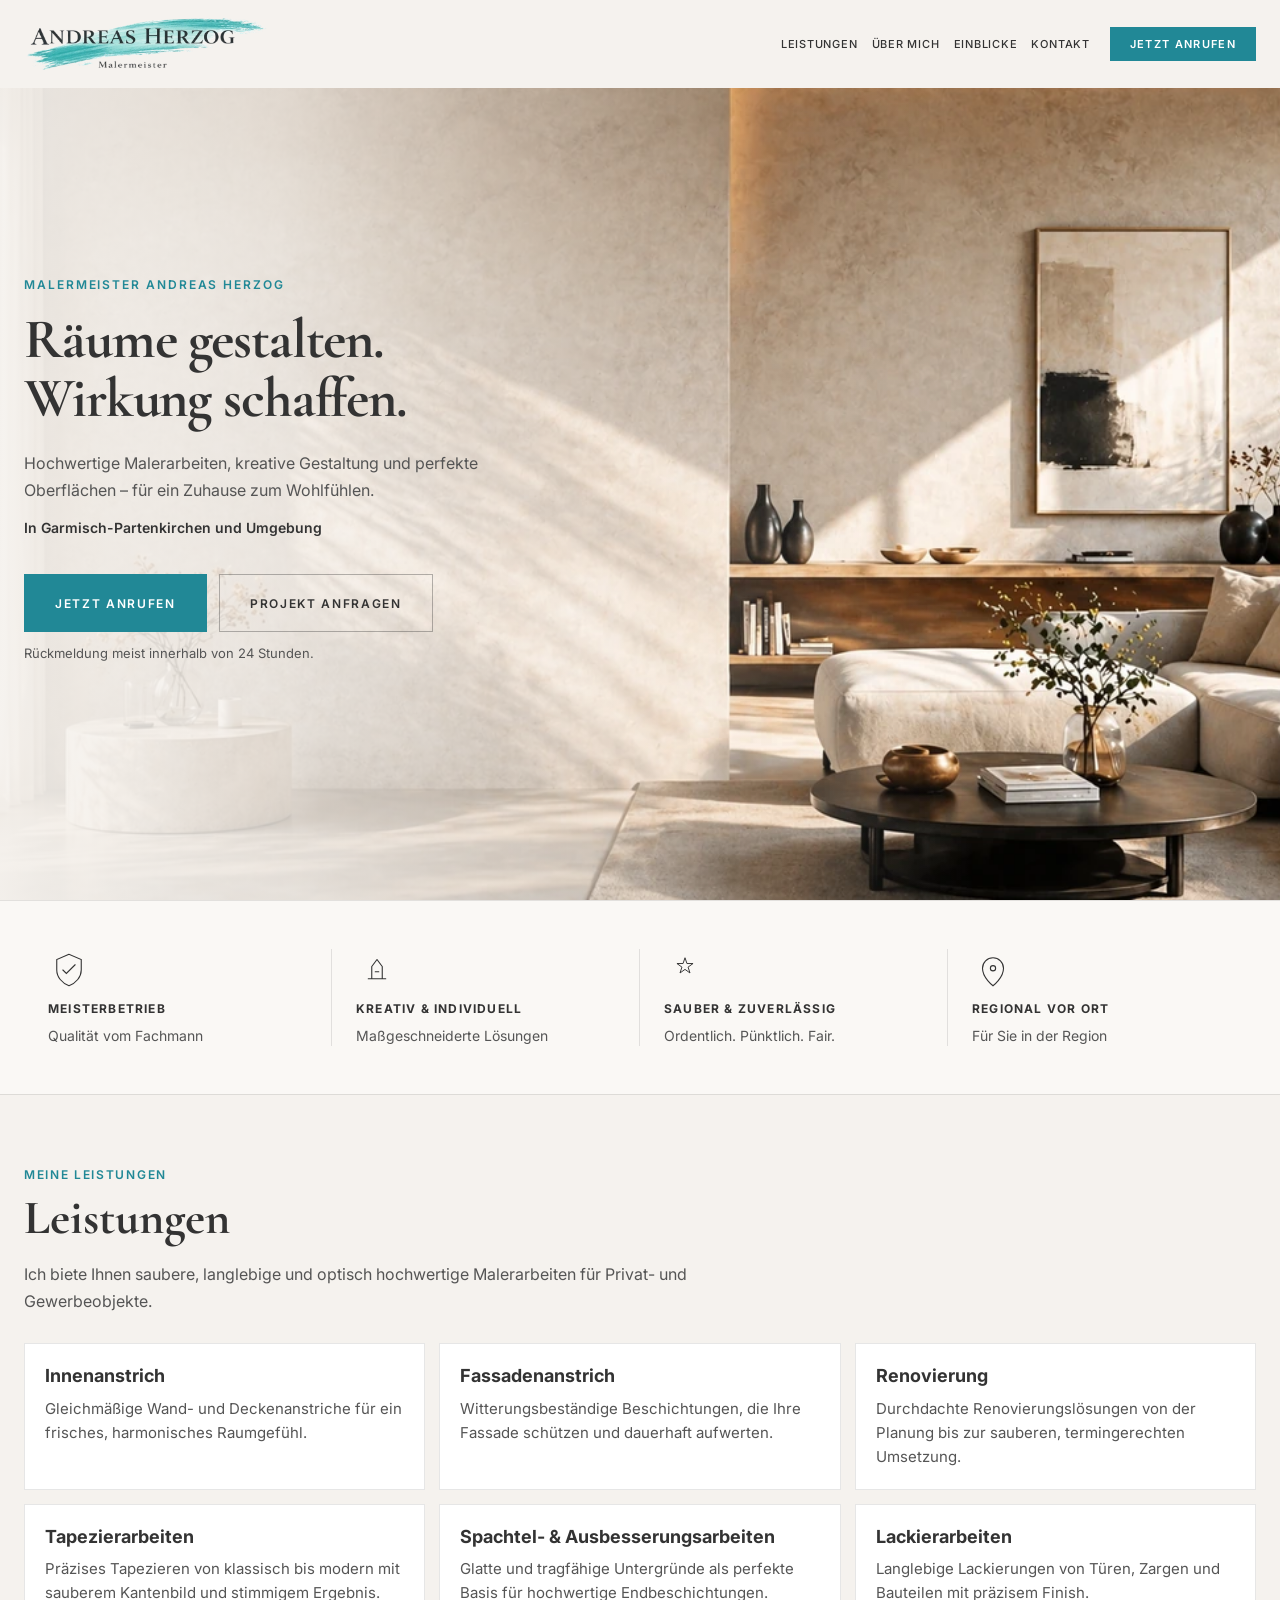
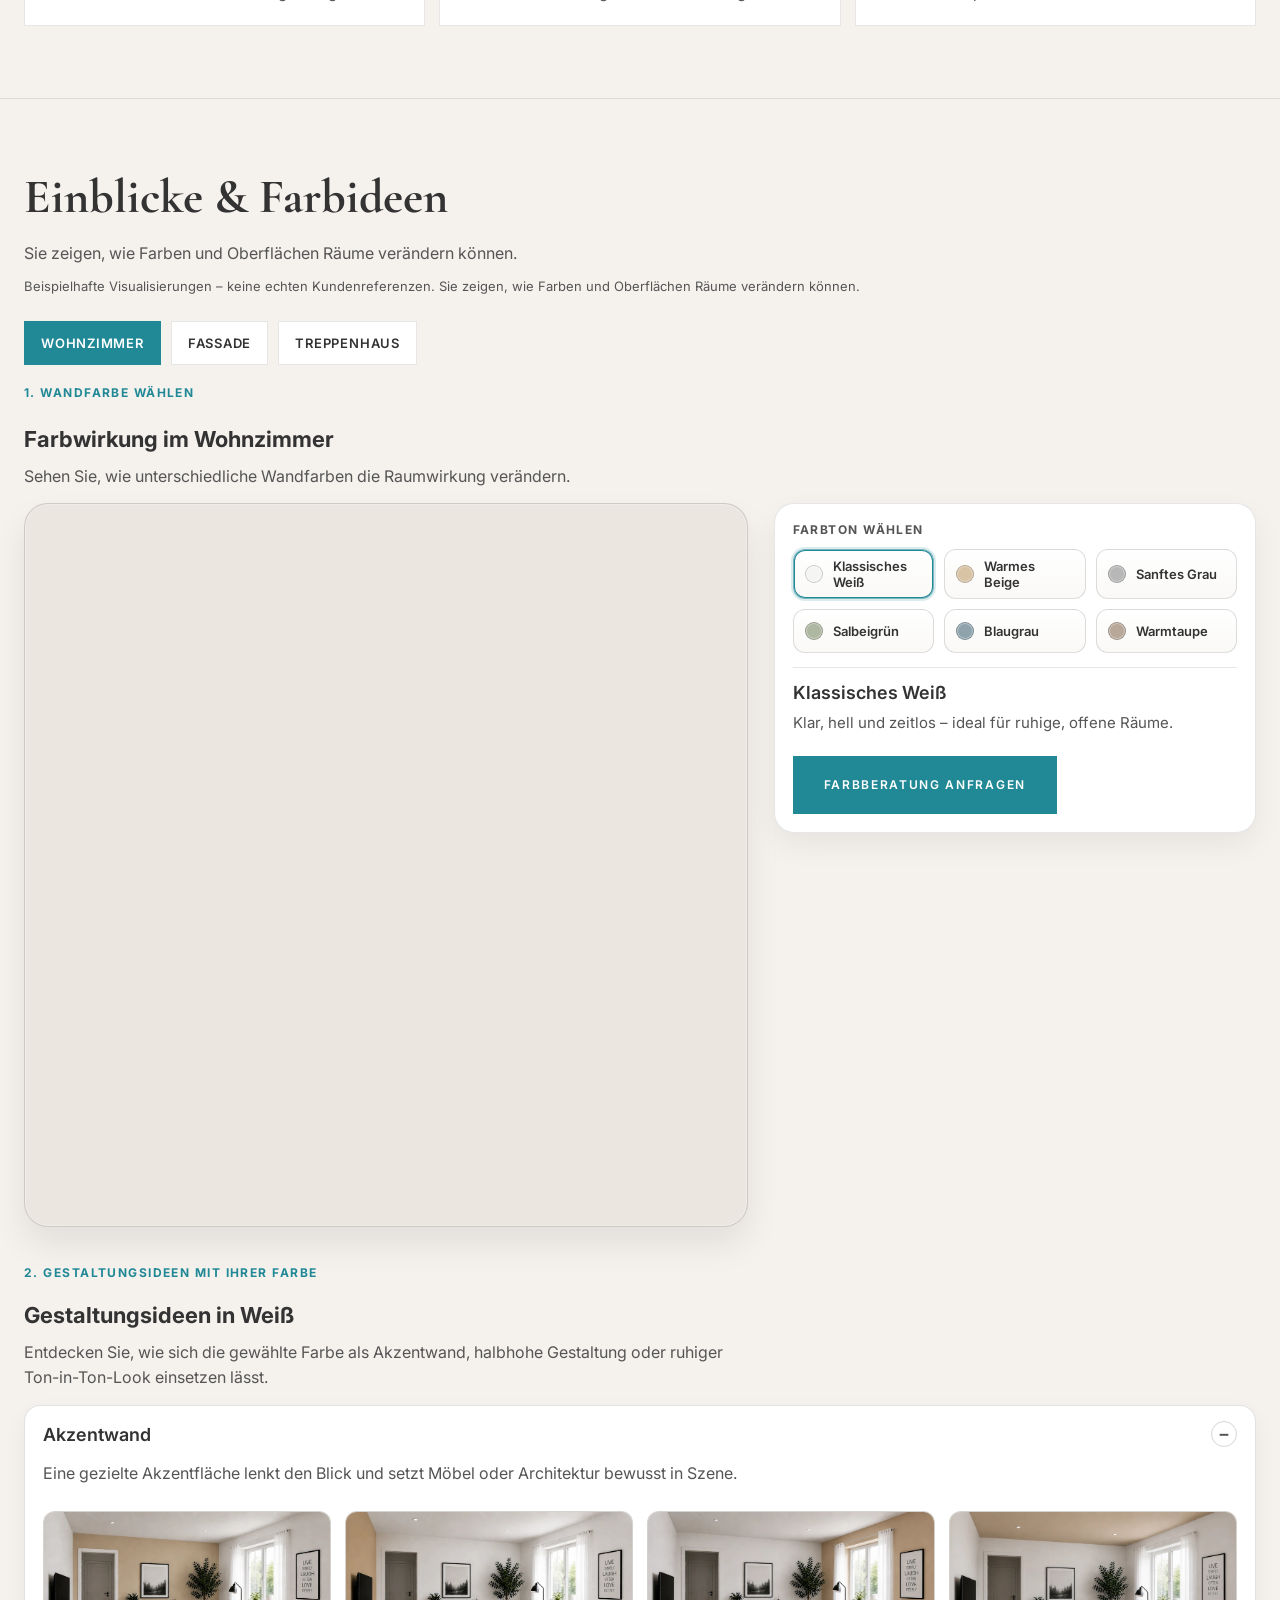
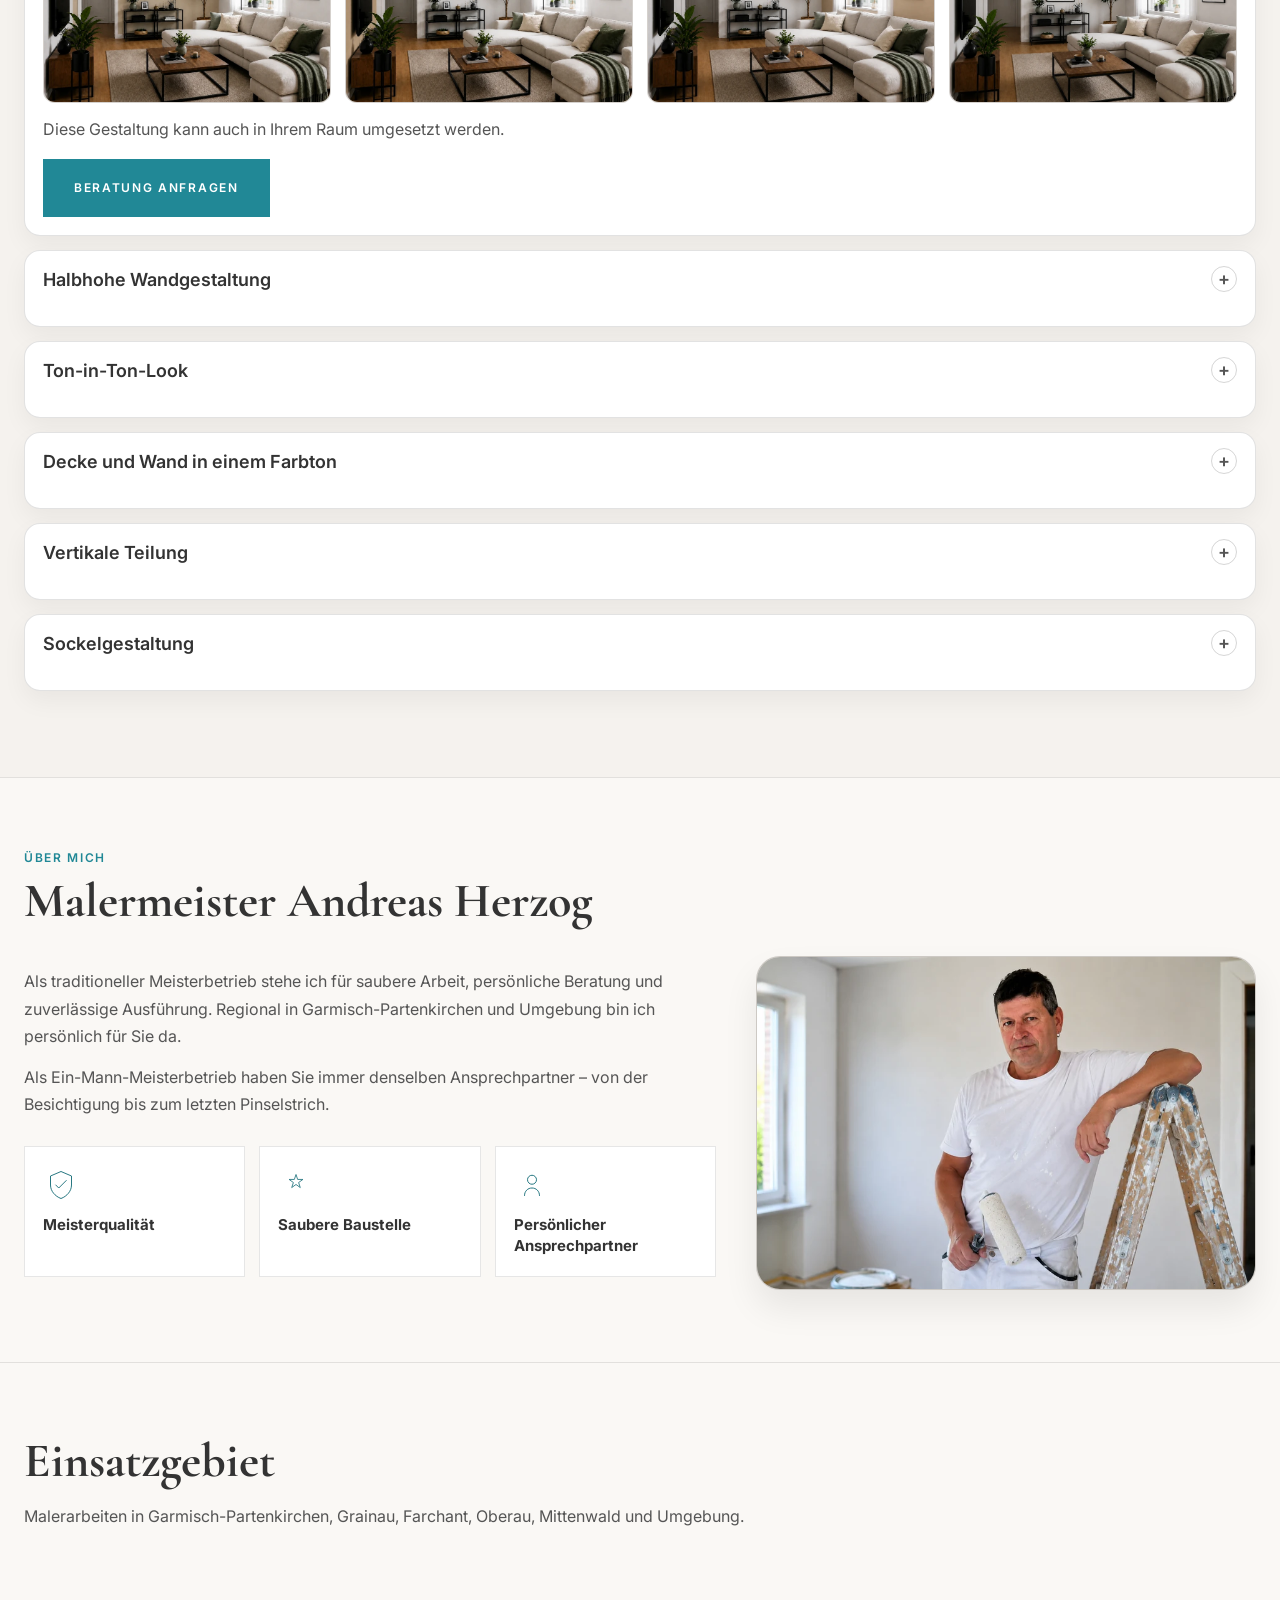
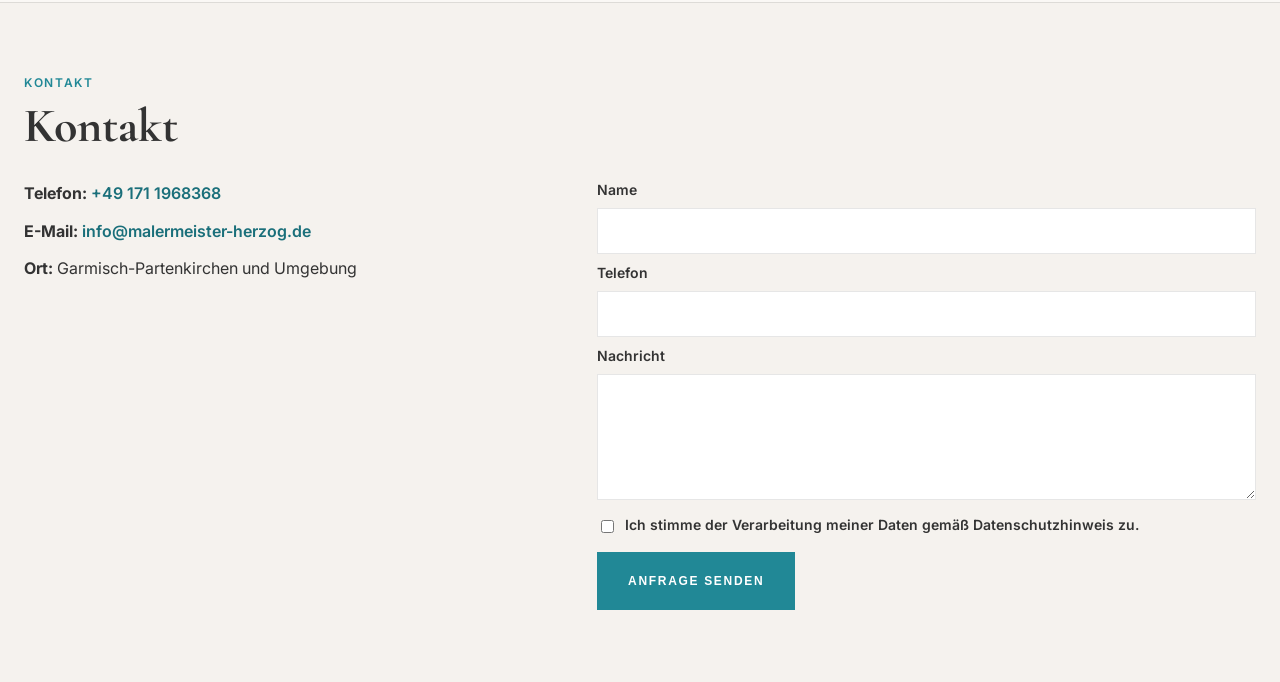
==== commit bc01e152: "hero karten layout" ====
--- a/index.html
+++ b/index.html
@@ -34,7 +34,7 @@
       rel="stylesheet"
     />
 
-    <link rel="stylesheet" href="css/style.css?v=4" />
+    <link rel="stylesheet" href="css/style.css?v=5" />
     <script type="application/ld+json">
       {
         "@context": "https://schema.org",
--- a/css/style.css
+++ b/css/style.css
@@ -1347,111 +1347,6 @@
     border-bottom: none;
   }
 
-  .hero__inner {
-    max-width: none;
-  }
-
-  .hero__bg {
-    object-position: center center;
-  }
-
-  .hero__shell {
-    min-height: 100vh;
-    min-height: 100dvh;
-    padding: calc(var(--header-h) + 32px) 0 64px;
-  }
-
-  .hero h1 {
-    font-size: clamp(34px, 6vw, 48px);
-  }
-
-  .hero__sub {
-    font-size: 15px;
-    max-width: 42rem;
-  }
-
-  .trust__inner {
-    grid-template-columns: 1fr 1fr;
-    gap: 20px 24px;
-    padding: 28px 0 32px;
-  }
-
-  .trust__item {
-    border: none;
-    padding: 0;
-    gap: 6px;
-  }
-
-  .trust__item:nth-child(odd) {
-    border-right: none;
-    padding-right: 0;
-  }
-
-  .trust__icon {
-    width: 32px;
-    height: 32px;
-  }
-
-  .trust__text {
-    display: none;
-  }
-
-  .trust__title {
-    font-size: 10px;
-    letter-spacing: 0.08em;
-  }
-
-  .cards--leistungen,
-  .cards--referenzen {
-    grid-template-columns: repeat(2, minmax(0, 1fr));
-  }
-
-  .cards--farbberatung {
-    grid-template-columns: repeat(2, minmax(0, 1fr));
-  }
-
-  .cards--einblicke {
-    grid-template-columns: repeat(2, minmax(0, 1fr));
-  }
-
-  .cards--einblicke-farben {
-    grid-template-columns: repeat(2, minmax(0, 1fr));
-  }
-
-  .farbauswahl {
-    grid-template-columns: 1fr;
-    gap: 18px;
-  }
-
-  .farbauswahl__controls {
-    grid-template-columns: repeat(2, minmax(0, 1fr));
-  }
-
-  .cards--ideen {
-    grid-template-columns: repeat(2, minmax(0, 1fr));
-  }
-
-  .cards--stimmen {
-    grid-template-columns: 1fr;
-  }
-
-  .kontakt__grid {
-    grid-template-columns: 1fr;
-  }
-
-  .about__content .cards--trust {
-    grid-template-columns: 1fr;
-  }
-}
-
-/* Kleines Tablet / großes Handy */
-@media (max-width: 768px) {
-  .shell {
-    width: min(var(--container), calc(100% - 32px));
-    max-width: 100%;
-  }
-
-  /* Hero: Karten-Layout — Bild oben, Text auf ruhigem Hintergrund */
   .hero {
     display: flex;
     flex-direction: column;
@@ -1470,7 +1365,7 @@
     max-width: none;
     height: auto;
     aspect-ratio: 16 / 9;
-    max-height: min(52vw, 320px);
+    max-height: min(42vw, 360px);
     object-fit: cover;
     object-position: center 35%;
   }
@@ -1483,26 +1378,23 @@
     order: 2;
     min-height: 0;
     width: 100%;
-    padding: 24px 0 40px;
+    padding: 28px 0 44px;
     justify-content: flex-start;
-    padding-left: max(0px, env(safe-area-inset-left, 0));
-    padding-right: max(0px, env(safe-area-inset-right, 0));
   }
 
   .hero__inner {
     max-width: 100%;
     display: flex;
     flex-direction: column;
-    gap: 12px;
+    gap: 14px;
   }
 
   .hero__label {
     margin: 0;
-    font-size: 11px;
   }
 
   .hero h1 {
-    font-size: clamp(1.75rem, 7.5vw, 2.5rem);
+    font-size: clamp(2rem, 5vw, 2.75rem);
     line-height: 1.08;
   }
 
@@ -1510,12 +1402,11 @@
     margin: 0;
     font-size: 1rem;
     line-height: 1.6;
-    max-width: 100%;
+    max-width: 36rem;
   }
 
   .hero__location {
     margin: 0;
-    font-size: 13px;
   }
 
   .hero__actions {
@@ -1554,6 +1445,113 @@
     display: none;
   }
 
+  .trust__inner {
+    grid-template-columns: 1fr 1fr;
+    gap: 20px 24px;
+    padding: 28px 0 32px;
+  }
+
+  .trust__item {
+    border: none;
+    padding: 0;
+    gap: 6px;
+  }
+
+  .trust__item:nth-child(odd) {
+    border-right: none;
+    padding-right: 0;
+  }
+
+  .trust__icon {
+    width: 32px;
+    height: 32px;
+  }
+
+  .trust__text {
+    display: none;
+  }
+
+  .trust__title {
+    font-size: 10px;
+    letter-spacing: 0.08em;
+  }
+
+  .cards--leistungen,
+  .cards--referenzen {
+    grid-template-columns: repeat(2, minmax(0, 1fr));
+  }
+
+  .cards--farbberatung {
+    grid-template-columns: repeat(2, minmax(0, 1fr));
+  }
+
+  .cards--einblicke {
+    grid-template-columns: repeat(2, minmax(0, 1fr));
+  }
+
+  .cards--einblicke-farben {
+    grid-template-columns: repeat(2, minmax(0, 1fr));
+  }
+
+  .farbauswahl {
+    grid-template-columns: 1fr;
+    gap: 18px;
+  }
+
+  .farbauswahl__controls {
+    grid-template-columns: repeat(2, minmax(0, 1fr));
+  }
+
+  .cards--ideen {
+    grid-template-columns: repeat(2, minmax(0, 1fr));
+  }
+
+  .cards--stimmen {
+    grid-template-columns: 1fr;
+  }
+
+  .kontakt__grid {
+    grid-template-columns: 1fr;
+  }
+
+  .about__content .cards--trust {
+    grid-template-columns: 1fr;
+  }
+}
+
+/* Kleines Tablet / großes Handy */
+@media (max-width: 768px) {
+  .shell {
+    width: min(var(--container), calc(100% - 32px));
+    max-width: 100%;
+  }
+
+  .hero__bg {
+    max-height: min(52vw, 320px);
+  }
+
+  .hero__shell {
+    padding: 24px 0 40px;
+    padding-left: max(0px, env(safe-area-inset-left, 0));
+    padding-right: max(0px, env(safe-area-inset-right, 0));
+  }
+
+  .hero__inner {
+    gap: 12px;
+  }
+
+  .hero__label {
+    font-size: 11px;
+  }
+
+  .hero h1 {
+    font-size: clamp(1.75rem, 7.5vw, 2.5rem);
+  }
+
+  .hero__location {
+    font-size: 13px;
+  }
+
   .btn {
     min-height: 50px;
     padding: 0 22px;
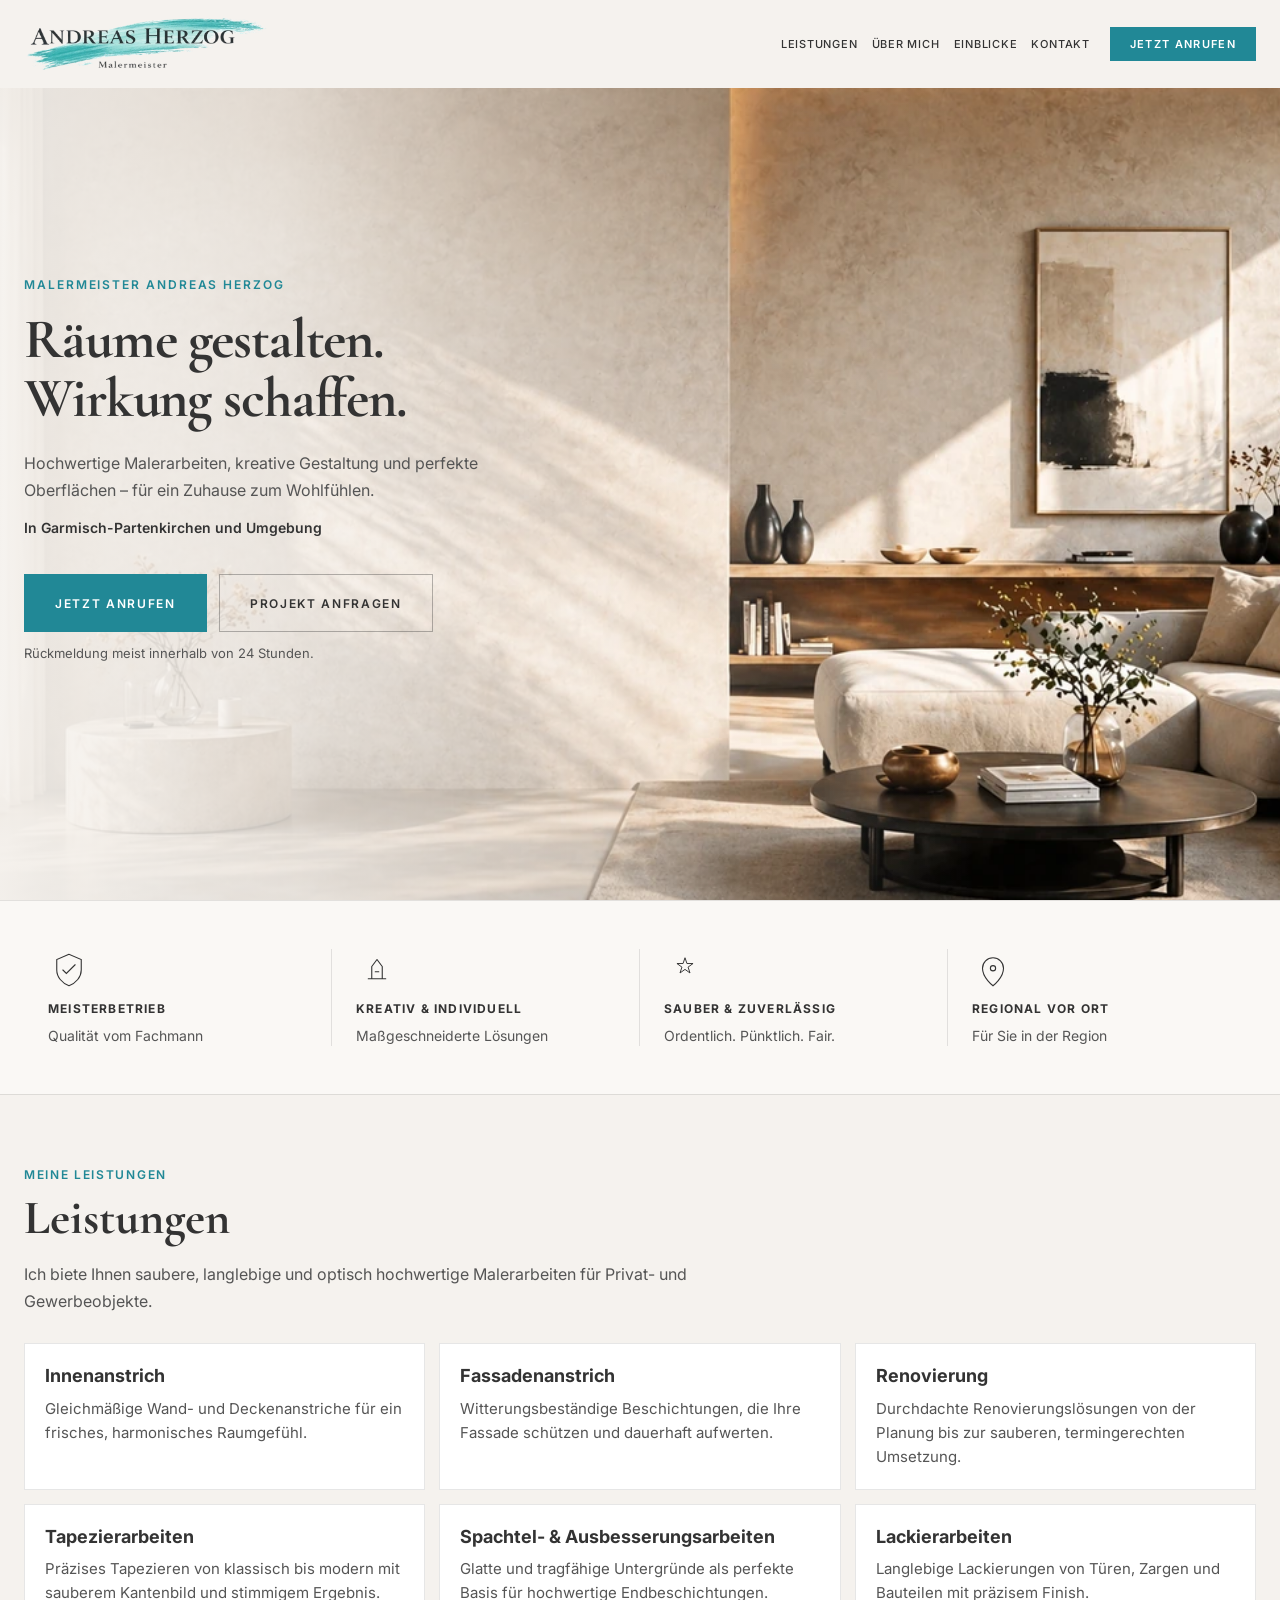
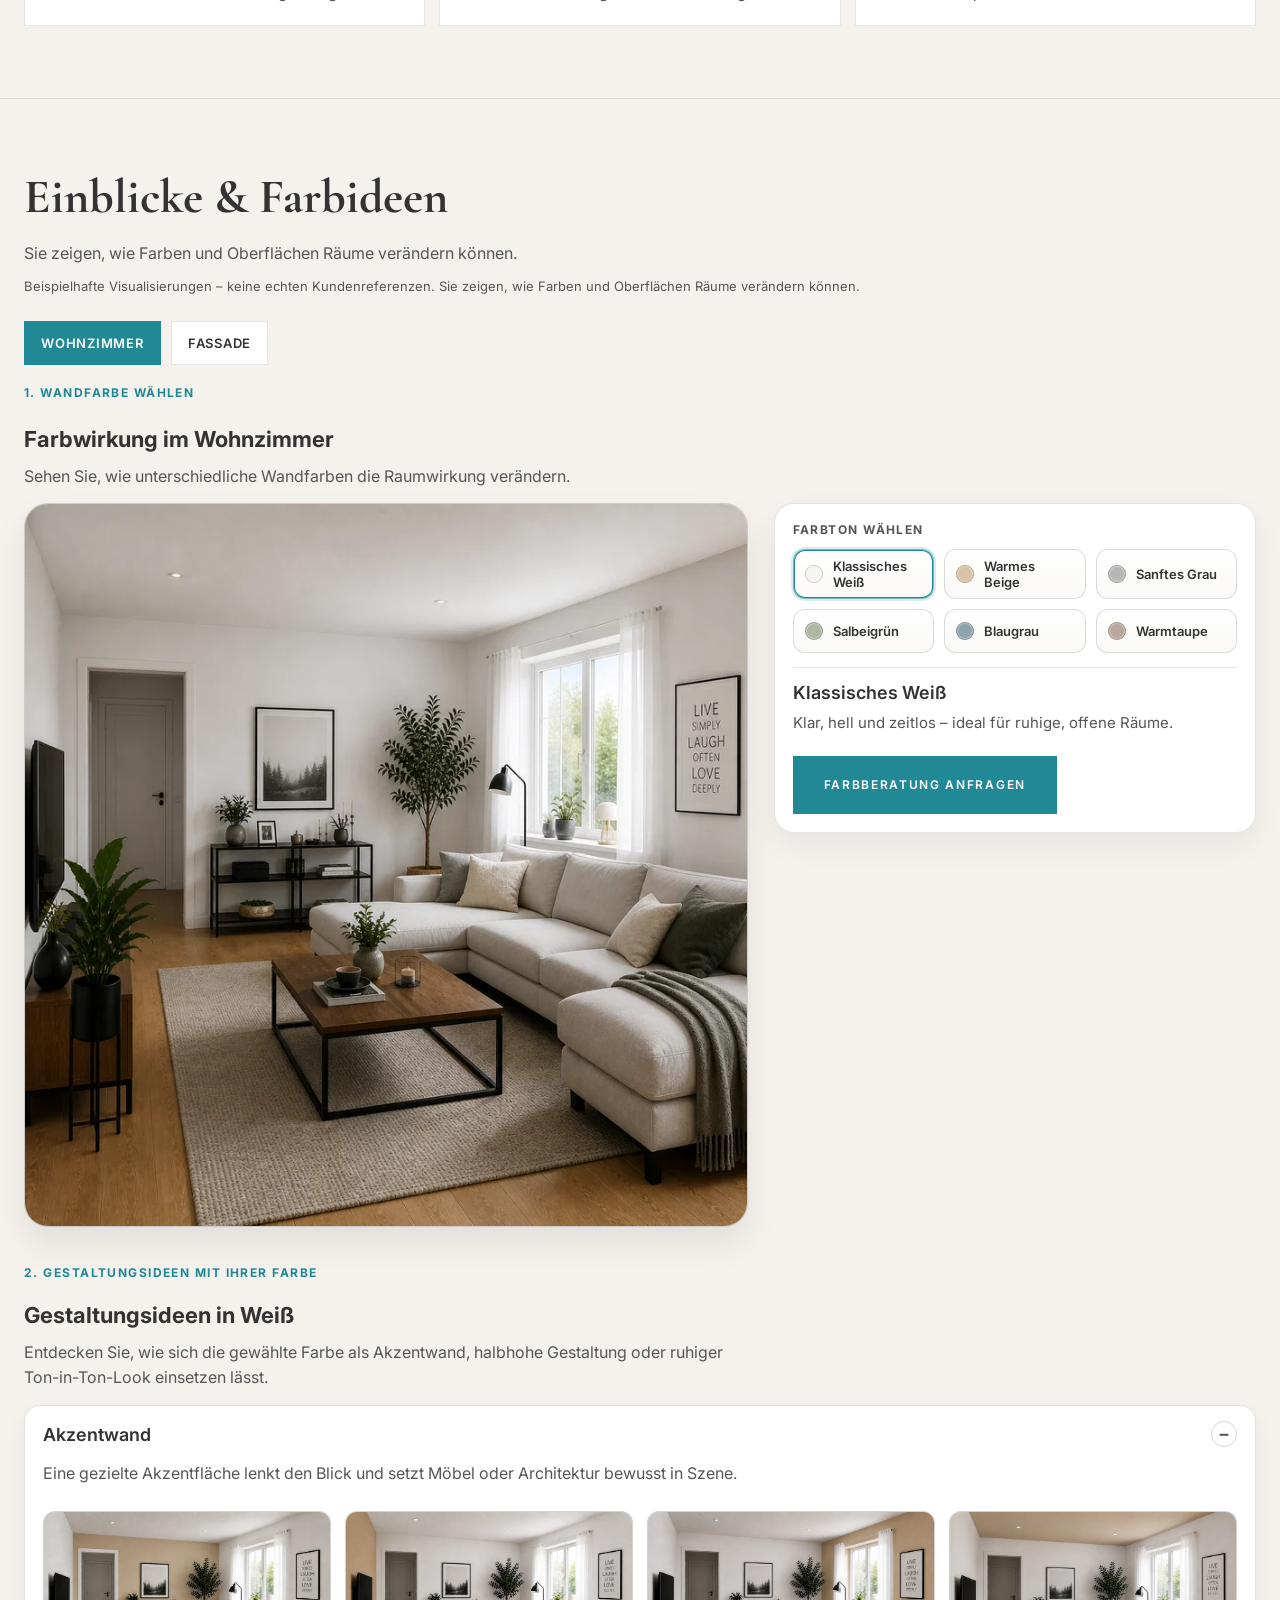
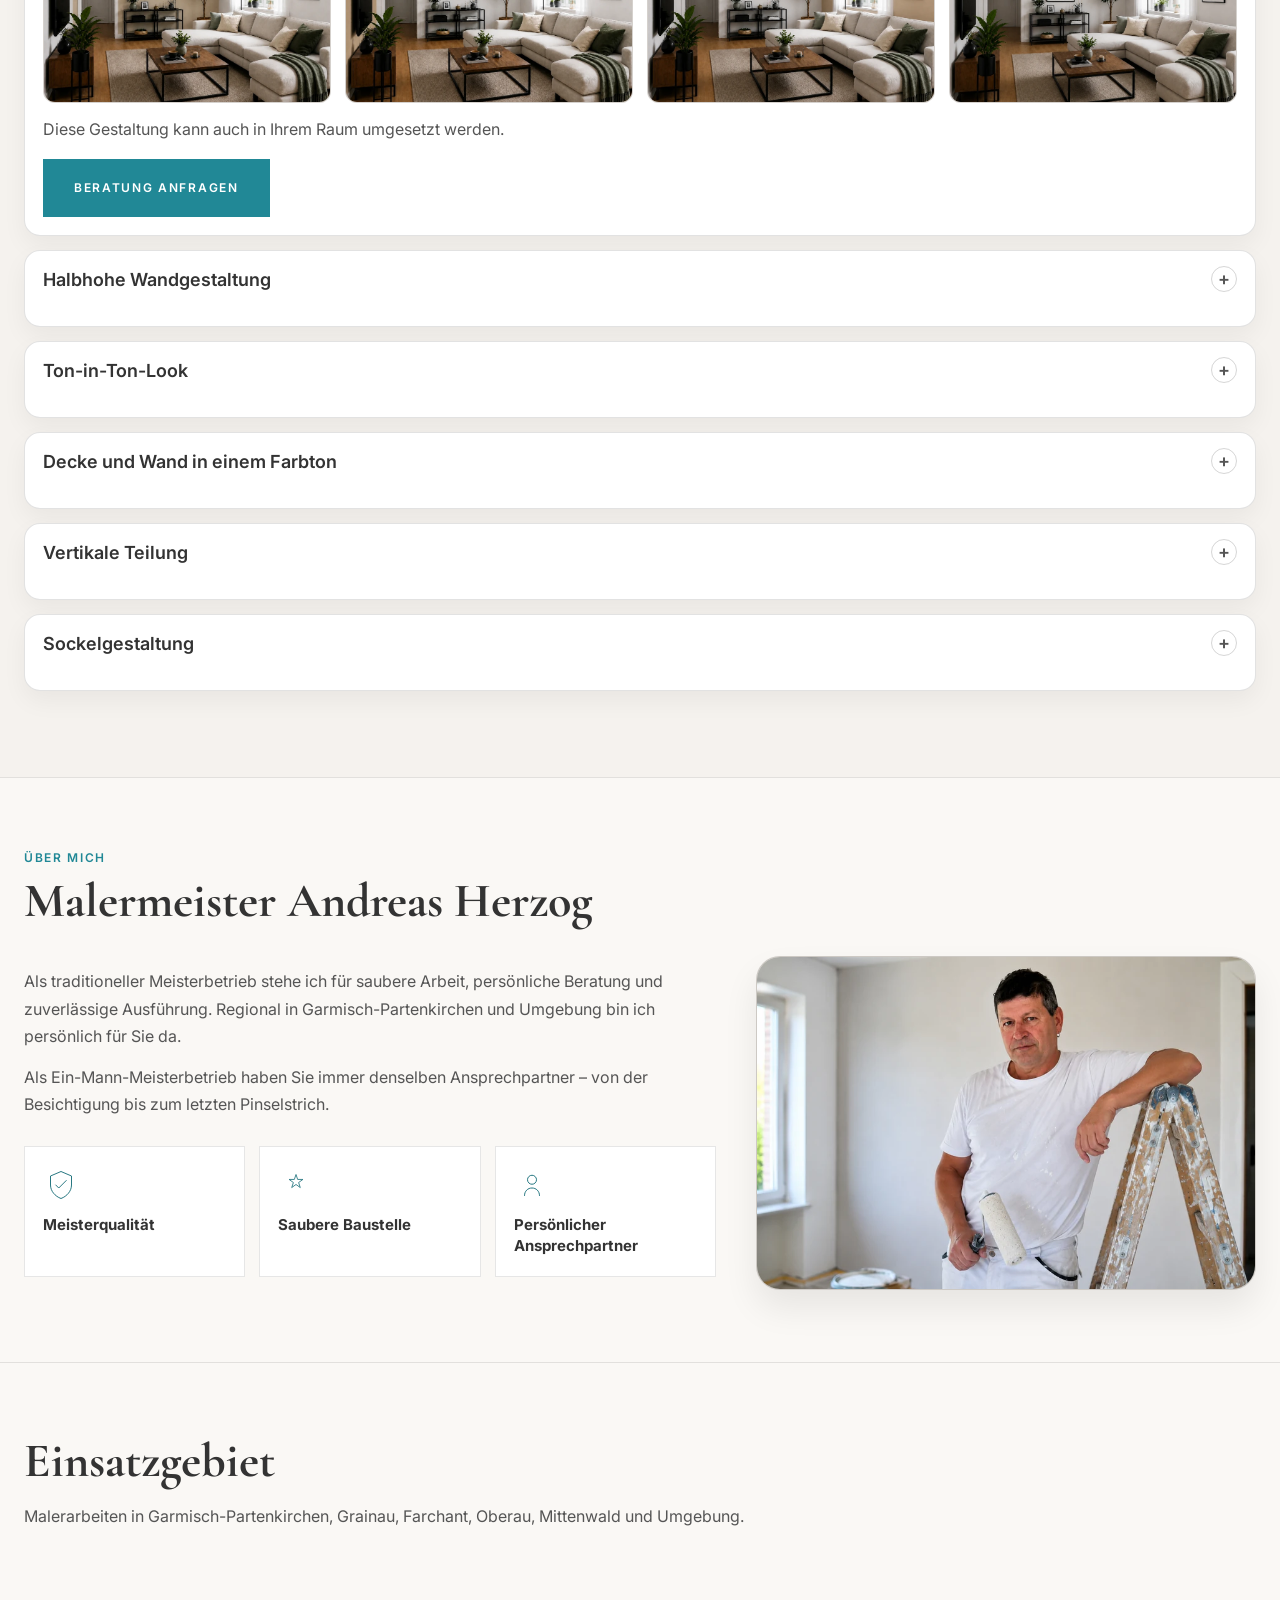
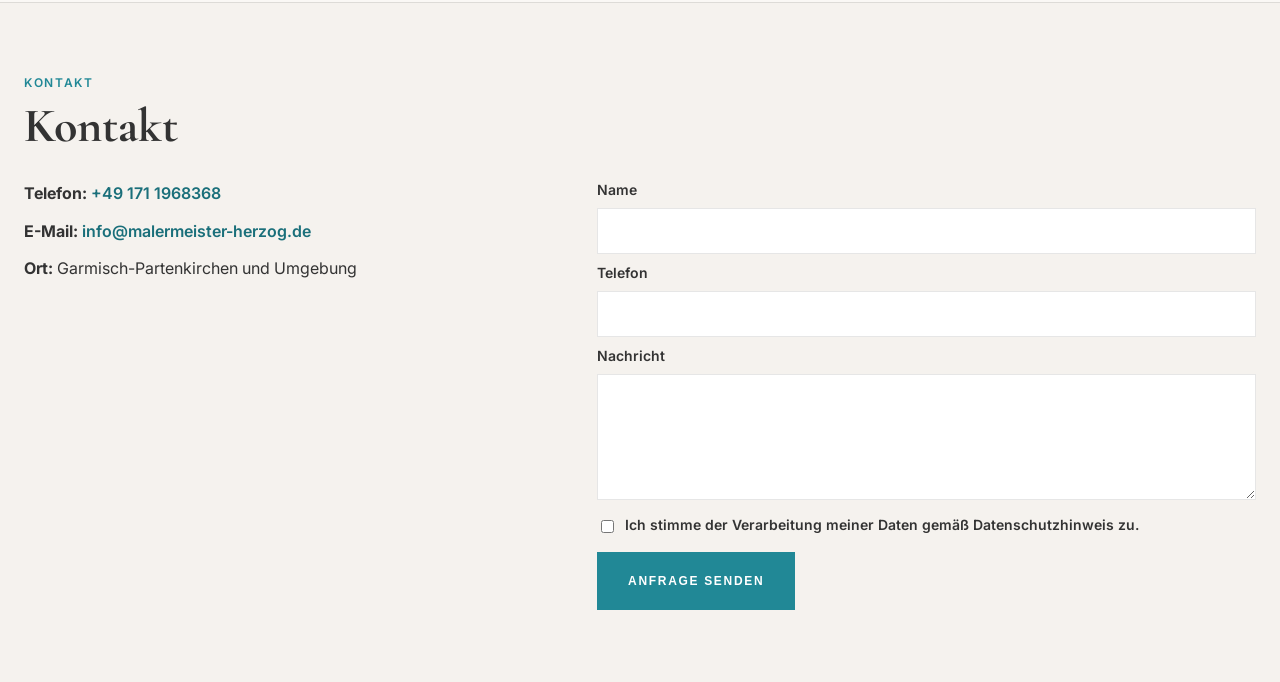
==== commit 0e521e5a: "mobile einblicke" ====
--- a/index.html
+++ b/index.html
@@ -34,7 +34,7 @@
       rel="stylesheet"
     />
 
-    <link rel="stylesheet" href="css/style.css?v=5" />
+    <link rel="stylesheet" href="css/style.css?v=6" />
     <script type="application/ld+json">
       {
         "@context": "https://schema.org",
@@ -277,18 +277,6 @@
               tabindex="-1"
             >
               Fassade
-            </button>
-            <button
-              type="button"
-              class="einblicke-tab"
-              role="tab"
-              id="tab-treppenhaus"
-              aria-selected="false"
-              aria-controls="panel-treppenhaus"
-              data-tab-target="treppenhaus"
-              tabindex="-1"
-            >
-              Treppenhaus
             </button>
           </div>
 
@@ -575,22 +563,6 @@
                 <a href="#kontakt" class="btn btn--primary einblicke__cta">Farbberatung anfragen</a>
               </div>
             </div>
-          </section>
-
-          <section
-            class="einblicke-panel"
-            id="panel-treppenhaus"
-            role="tabpanel"
-            aria-labelledby="tab-treppenhaus"
-            data-panel="treppenhaus"
-            hidden
-          >
-            <div class="cards cards--einblicke">
-              <article class="card card--farb card--placeholder"><h3>Visualisierung folgt</h3></article>
-              <article class="card card--farb card--placeholder"><h3>Visualisierung folgt</h3></article>
-              <article class="card card--farb card--placeholder"><h3>Visualisierung folgt</h3></article>
-            </div>
-            <a href="#kontakt" class="btn btn--primary einblicke__cta">Farbberatung anfragen</a>
           </section>
         </div>
       </section>
--- a/css/style.css
+++ b/css/style.css
@@ -1495,11 +1495,70 @@
 
   .farbauswahl {
     grid-template-columns: 1fr;
-    gap: 18px;
+    gap: 14px;
+  }
+
+  .farbauswahl__panel {
+    padding: 14px;
+    border-radius: 16px;
+    box-shadow: none;
   }
 
   .farbauswahl__controls {
-    grid-template-columns: repeat(2, minmax(0, 1fr));
+    grid-template-columns: repeat(3, minmax(0, 1fr));
+    gap: 8px;
+  }
+
+  .farbauswahl__swatch {
+    position: relative;
+    justify-content: center;
+    padding: 10px 8px;
+    min-height: 48px;
+    font-size: 12px;
+  }
+
+  .farbauswahl__swatch span:not(.farbauswahl__dot) {
+    position: absolute;
+    width: 1px;
+    height: 1px;
+    padding: 0;
+    margin: -1px;
+    overflow: hidden;
+    clip: rect(0, 0, 0, 0);
+    white-space: nowrap;
+    border: 0;
+  }
+
+  .farbauswahl__dot {
+    width: 22px;
+    height: 22px;
+    flex: 0 0 22px;
+  }
+
+  .fassade__haustypen {
+    grid-template-columns: repeat(3, minmax(0, 1fr));
+    gap: 8px;
+  }
+
+  .fassade__haustyp {
+    padding: 10px 6px;
+    font-size: 11px;
+    line-height: 1.35;
+    text-align: center;
+  }
+
+  .einblicke-tabs {
+    flex-wrap: nowrap;
+    gap: 8px;
+  }
+
+  .einblicke-tab {
+    flex: 1 1 0;
+    min-width: 0;
+    text-align: center;
+    padding: 0 10px;
+    font-size: 11px;
+    letter-spacing: 0.05em;
   }
 
   .cards--ideen {
@@ -1550,6 +1609,15 @@
 
   .hero__location {
     font-size: 13px;
+  }
+
+  .fassade__haustyp {
+    font-size: 10px;
+    padding: 9px 4px;
+  }
+
+  .farbauswahl__controls {
+    gap: 6px;
   }
 
   .btn {
@@ -1682,17 +1750,7 @@
   }
 
   .farbauswahl__controls {
-    grid-template-columns: repeat(2, minmax(0, 1fr));
-    gap: 8px;
-  }
-
-  .fassade__haustypen {
-    grid-template-columns: 1fr;
-  }
-
-  .einblicke-tab {
-    flex: 1 1 auto;
-    text-align: center;
+    gap: 6px;
   }
 
   .modal {
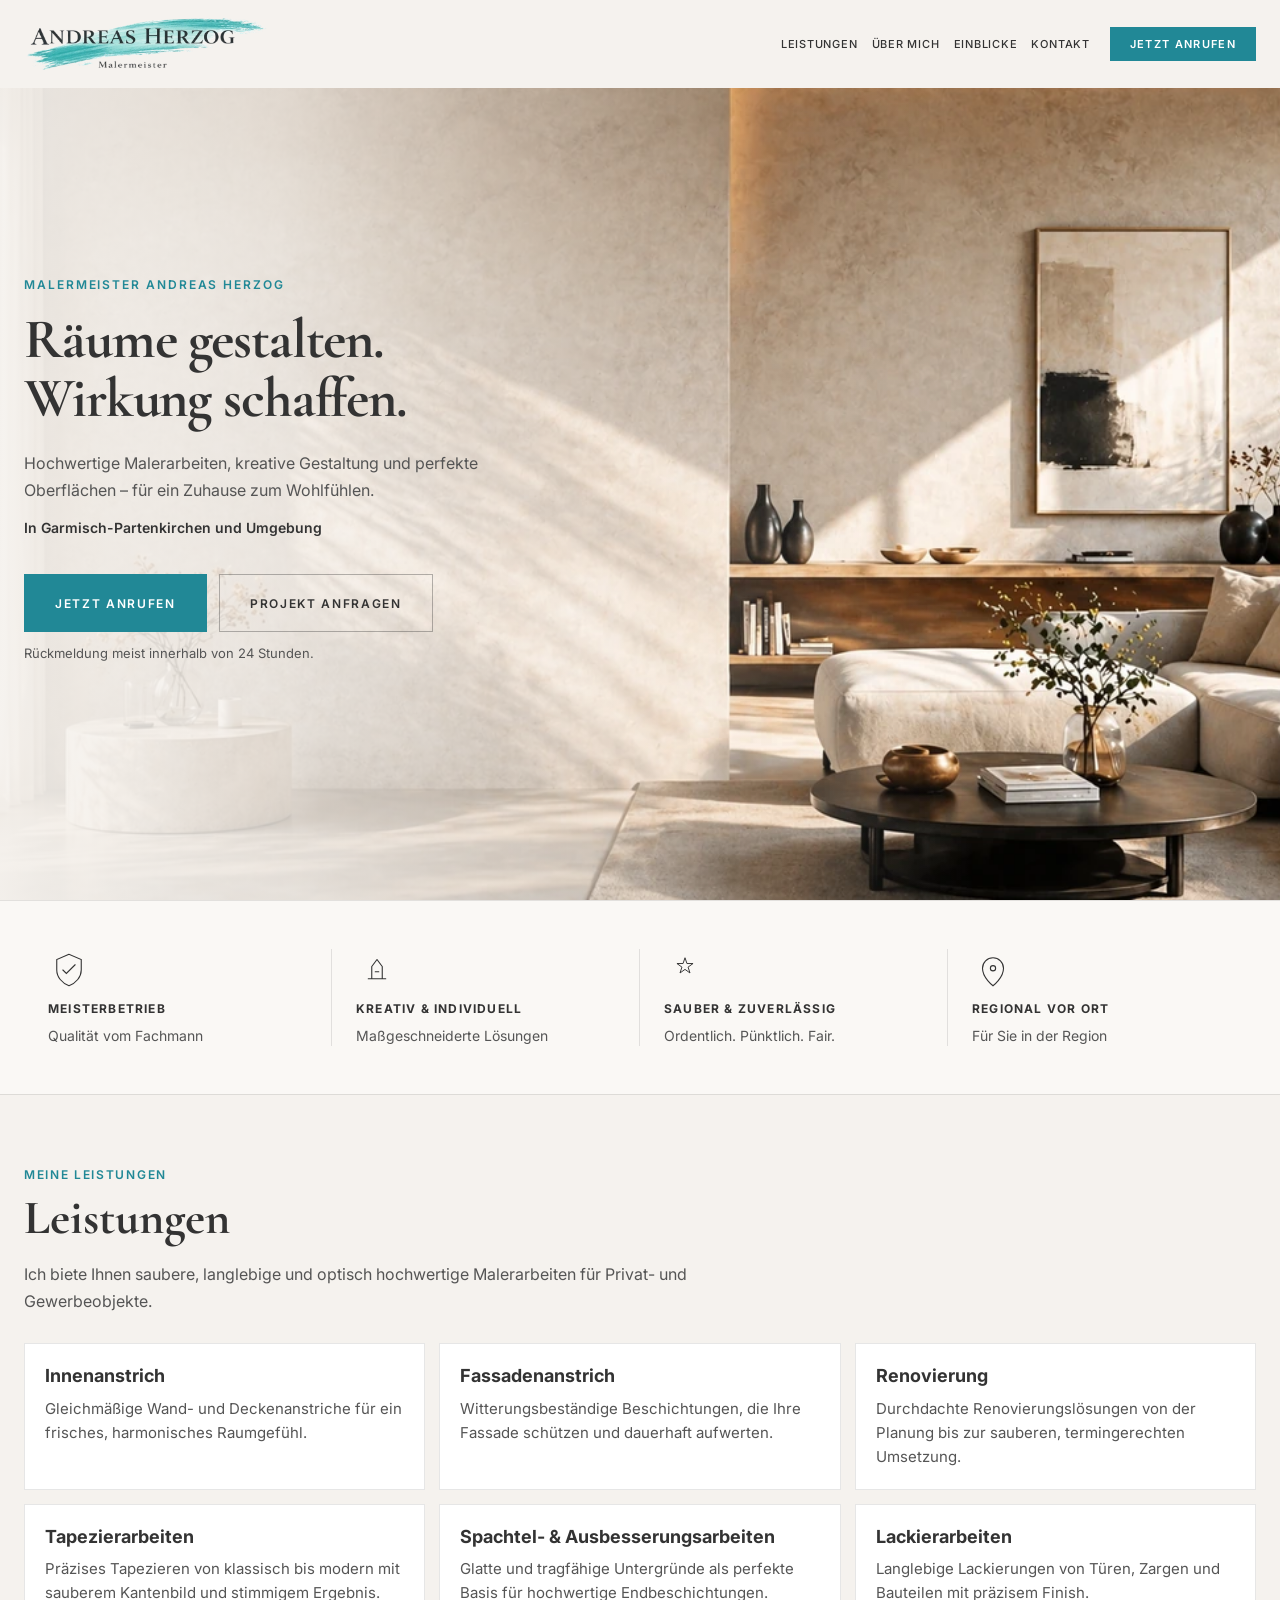
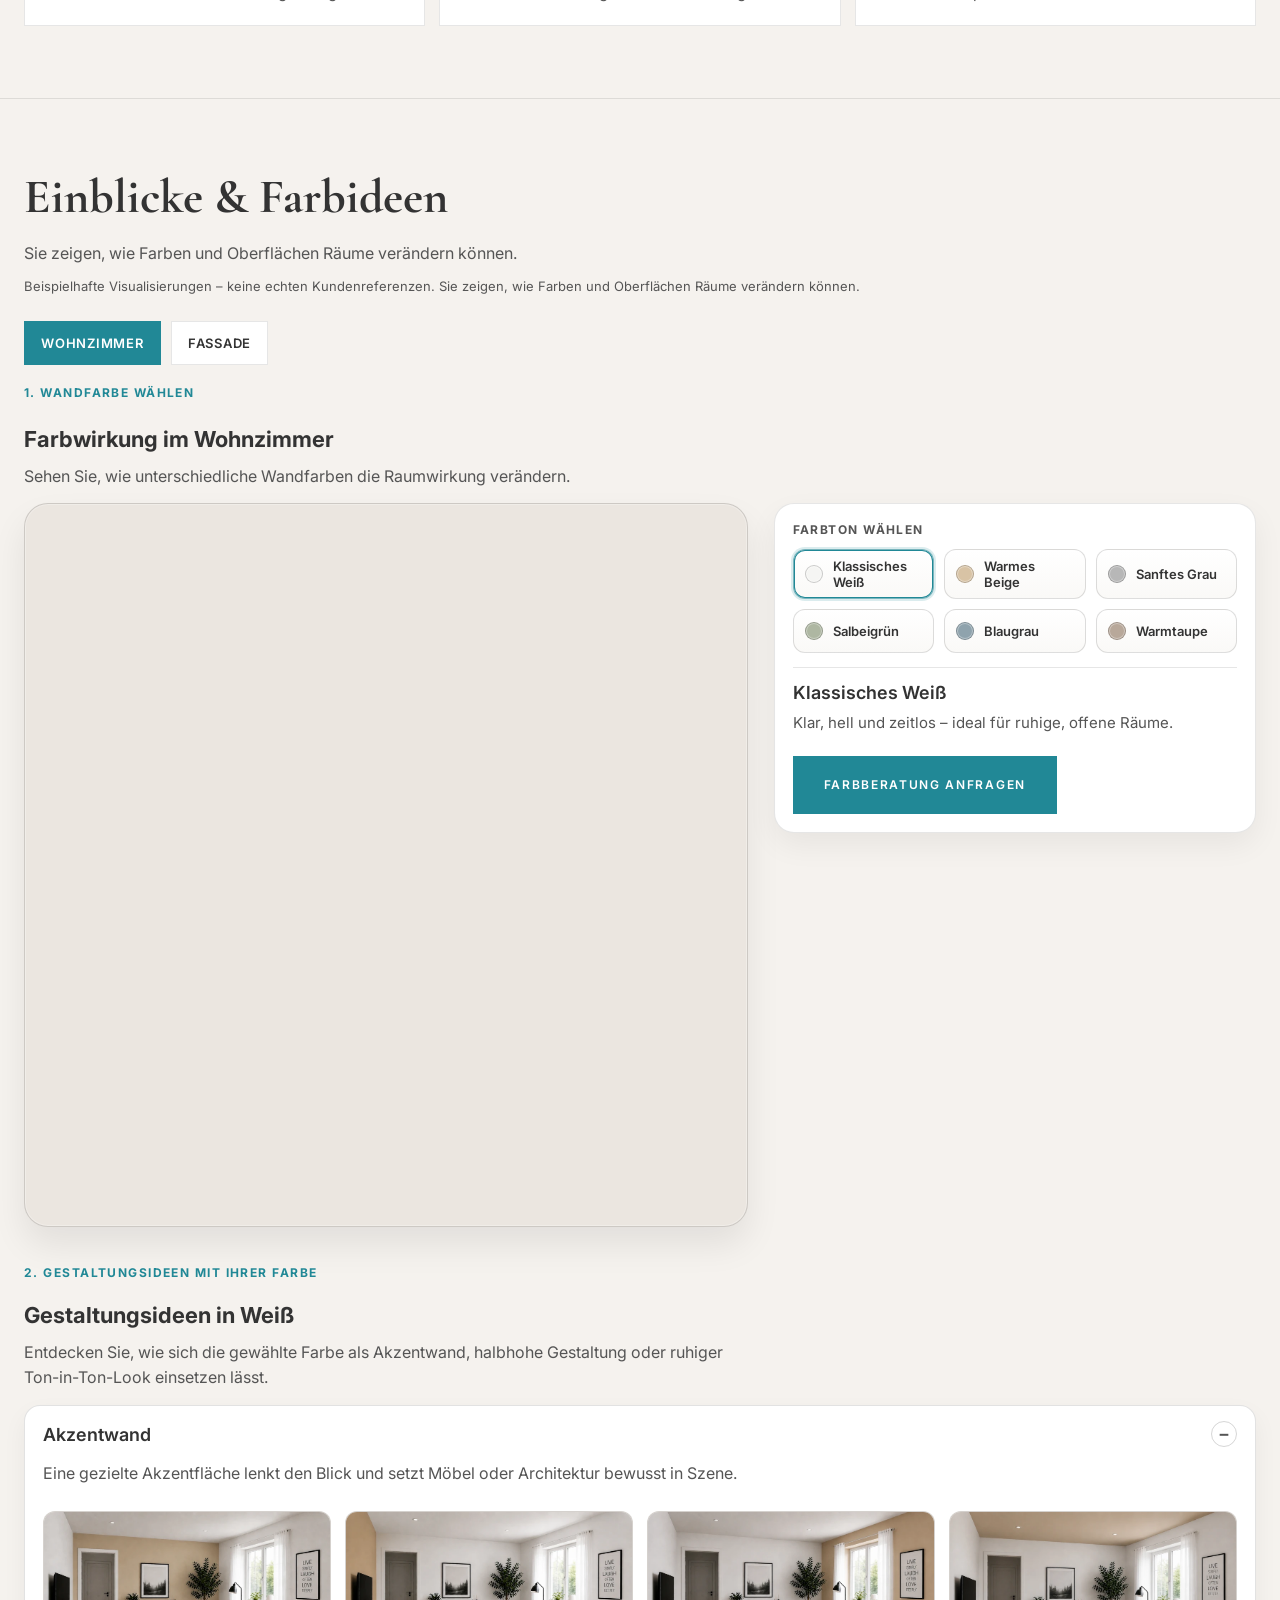
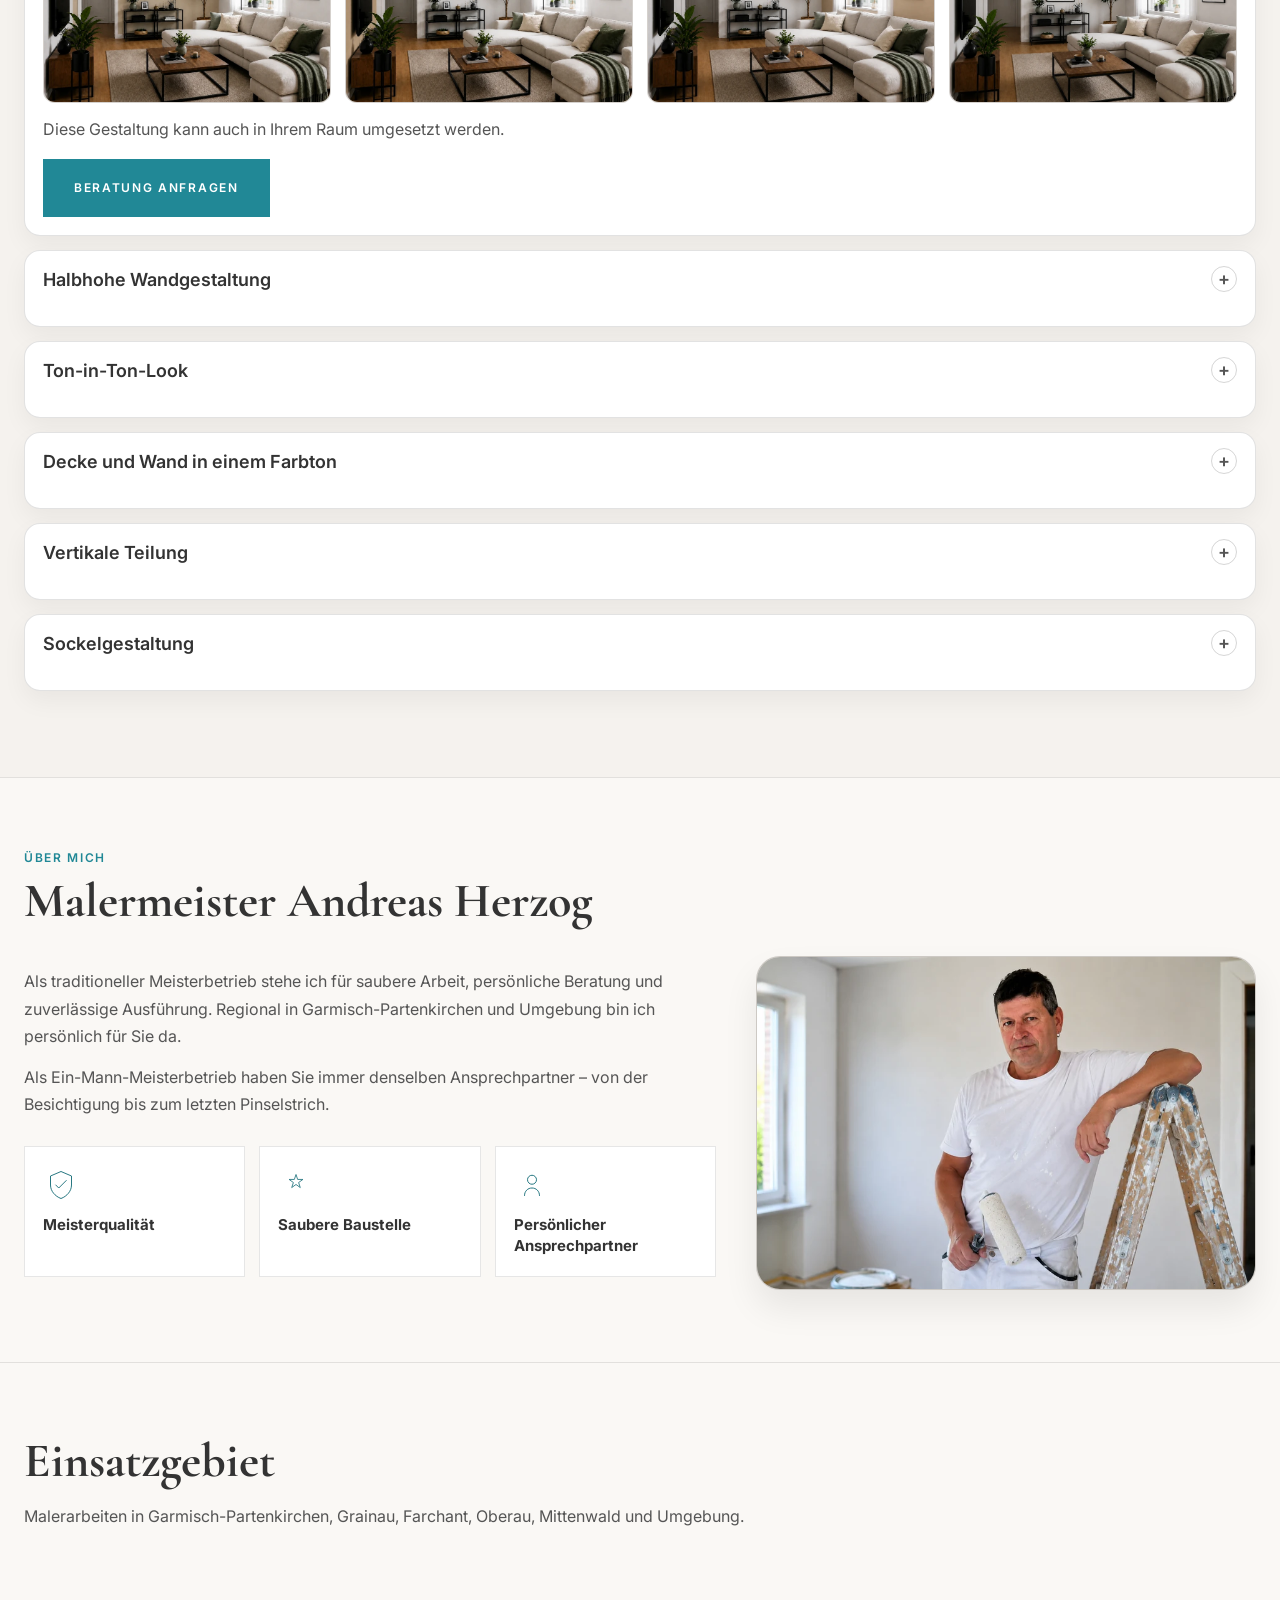
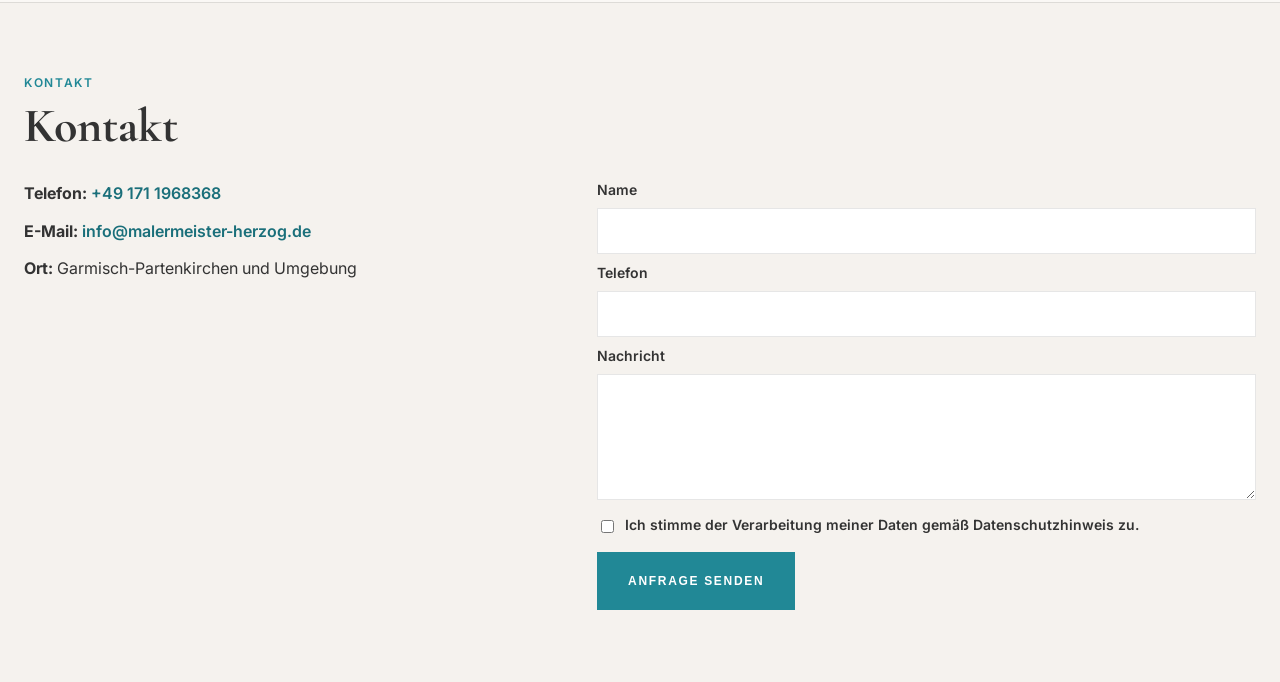
==== commit 9e2a1fc7: "über mich" ====
--- a/index.html
+++ b/index.html
@@ -34,7 +34,7 @@
       rel="stylesheet"
     />
 
-    <link rel="stylesheet" href="css/style.css?v=6" />
+    <link rel="stylesheet" href="css/style.css?v=7" />
     <script type="application/ld+json">
       {
         "@context": "https://schema.org",
--- a/css/style.css
+++ b/css/style.css
@@ -1573,8 +1573,52 @@
     grid-template-columns: 1fr;
   }
 
+  .about__grid {
+    grid-template-columns: 1fr;
+    gap: 24px;
+    align-items: stretch;
+  }
+
+  .about__media {
+    order: -1;
+    border-radius: 16px;
+    box-shadow: 0 8px 20px rgba(0, 0, 0, 0.06);
+  }
+
+  .about__content {
+    order: 0;
+  }
+
+  .about__text {
+    margin-top: 10px;
+  }
+
   .about__content .cards--trust {
-    grid-template-columns: 1fr;
+    grid-template-columns: repeat(3, minmax(0, 1fr));
+    gap: 8px;
+    margin-top: 18px;
+  }
+
+  .about__content .card--trust {
+    flex-direction: column;
+    align-items: center;
+    text-align: center;
+    padding: 12px 6px;
+    gap: 6px;
+    border-radius: 12px;
+    box-shadow: none;
+    min-height: 0;
+  }
+
+  .about__content .card--trust .trust__icon {
+    width: 28px;
+    height: 28px;
+  }
+
+  .about__content .card--trust h3 {
+    font-size: 10px;
+    line-height: 1.3;
+    letter-spacing: 0.02em;
   }
 }
 
@@ -1648,9 +1692,8 @@
     grid-template-columns: 1fr;
   }
 
-  .about__grid {
-    grid-template-columns: 1fr;
-    gap: 24px;
+  .about__content .card--trust h3 {
+    font-size: 9px;
   }
 
   .cards {
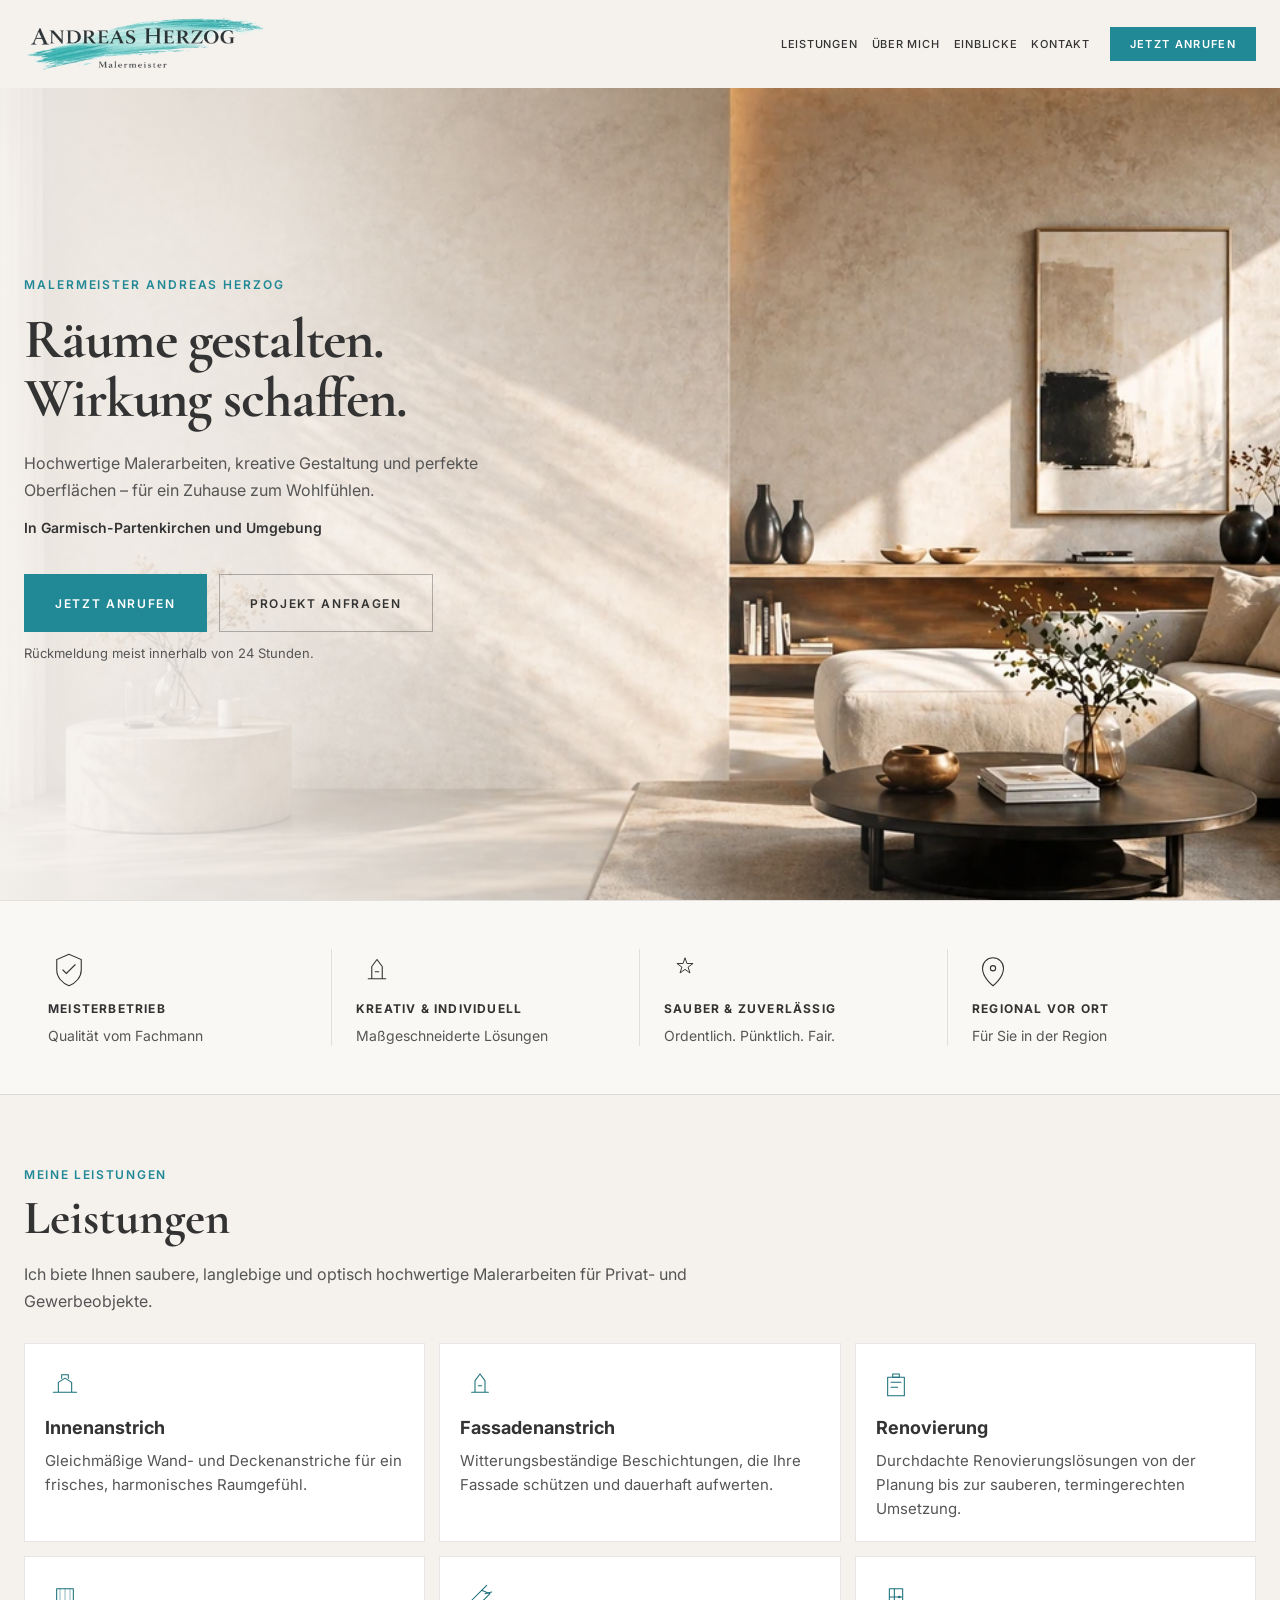
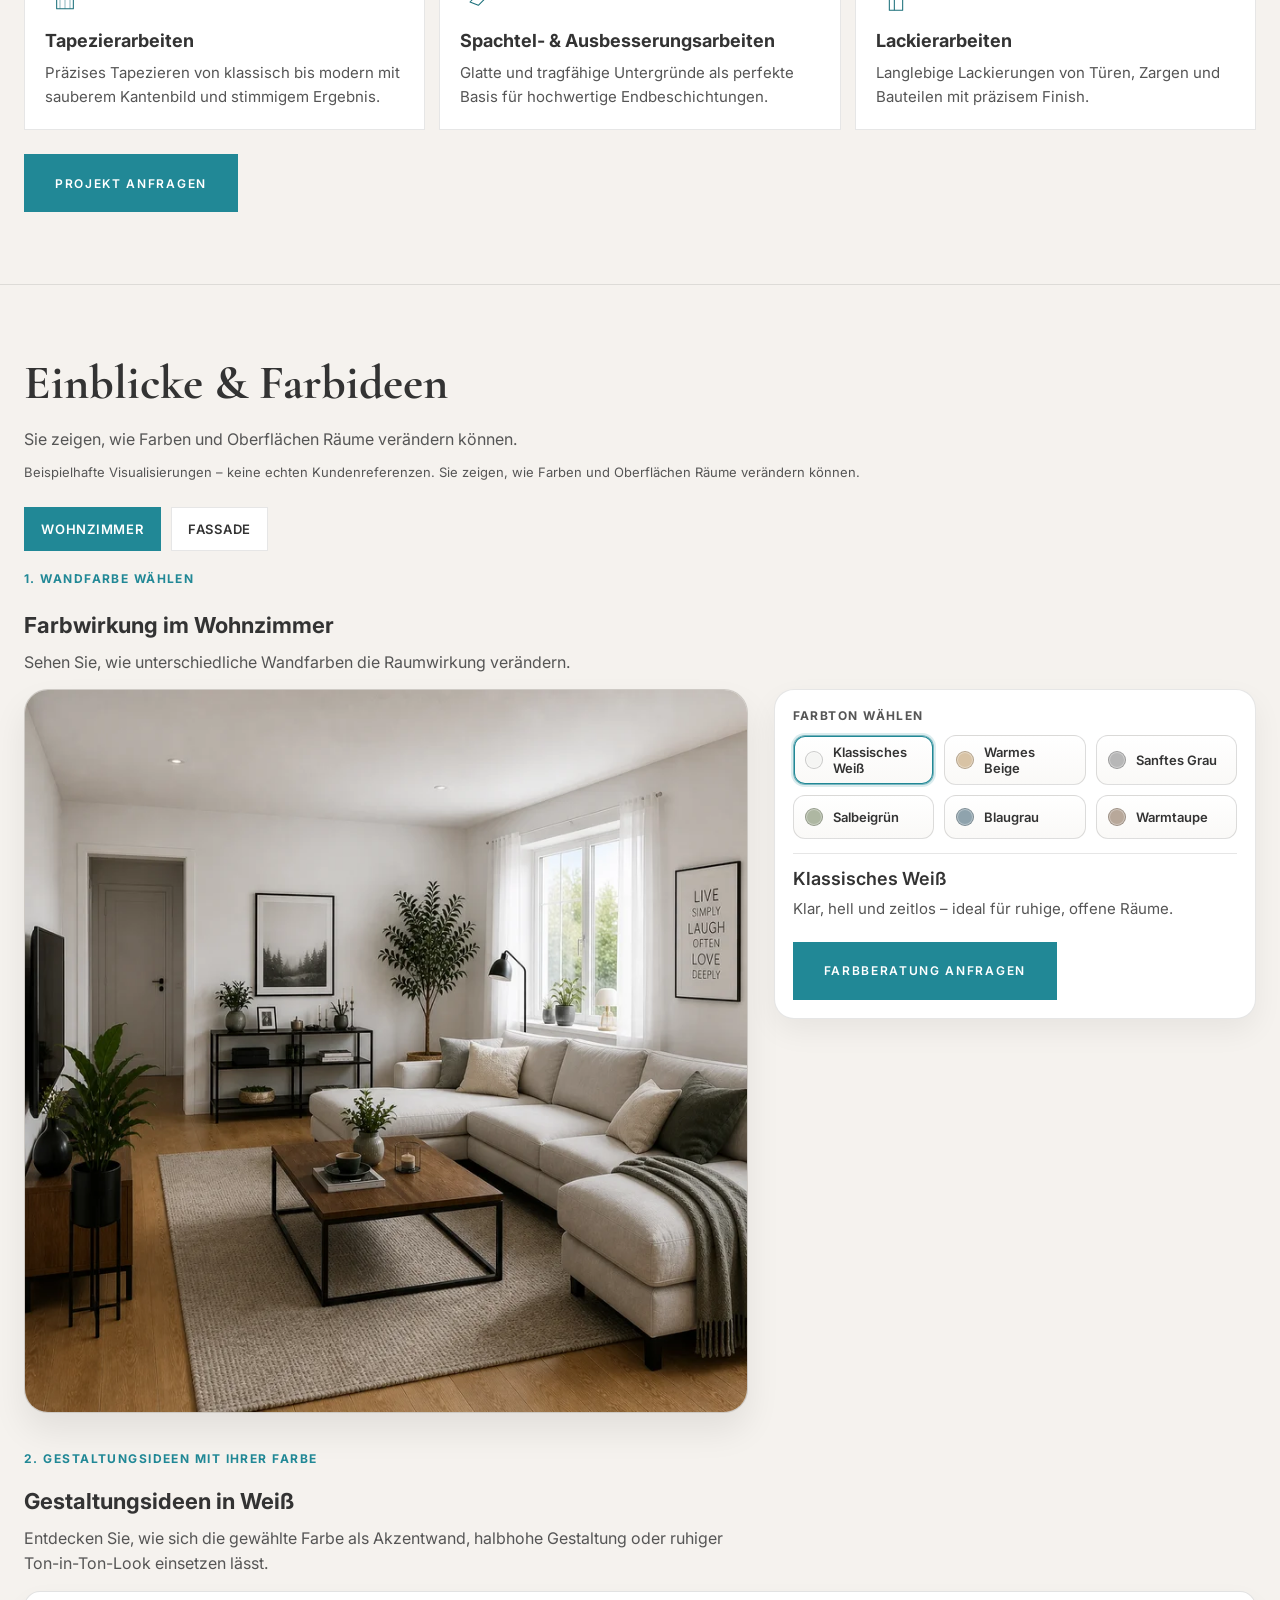
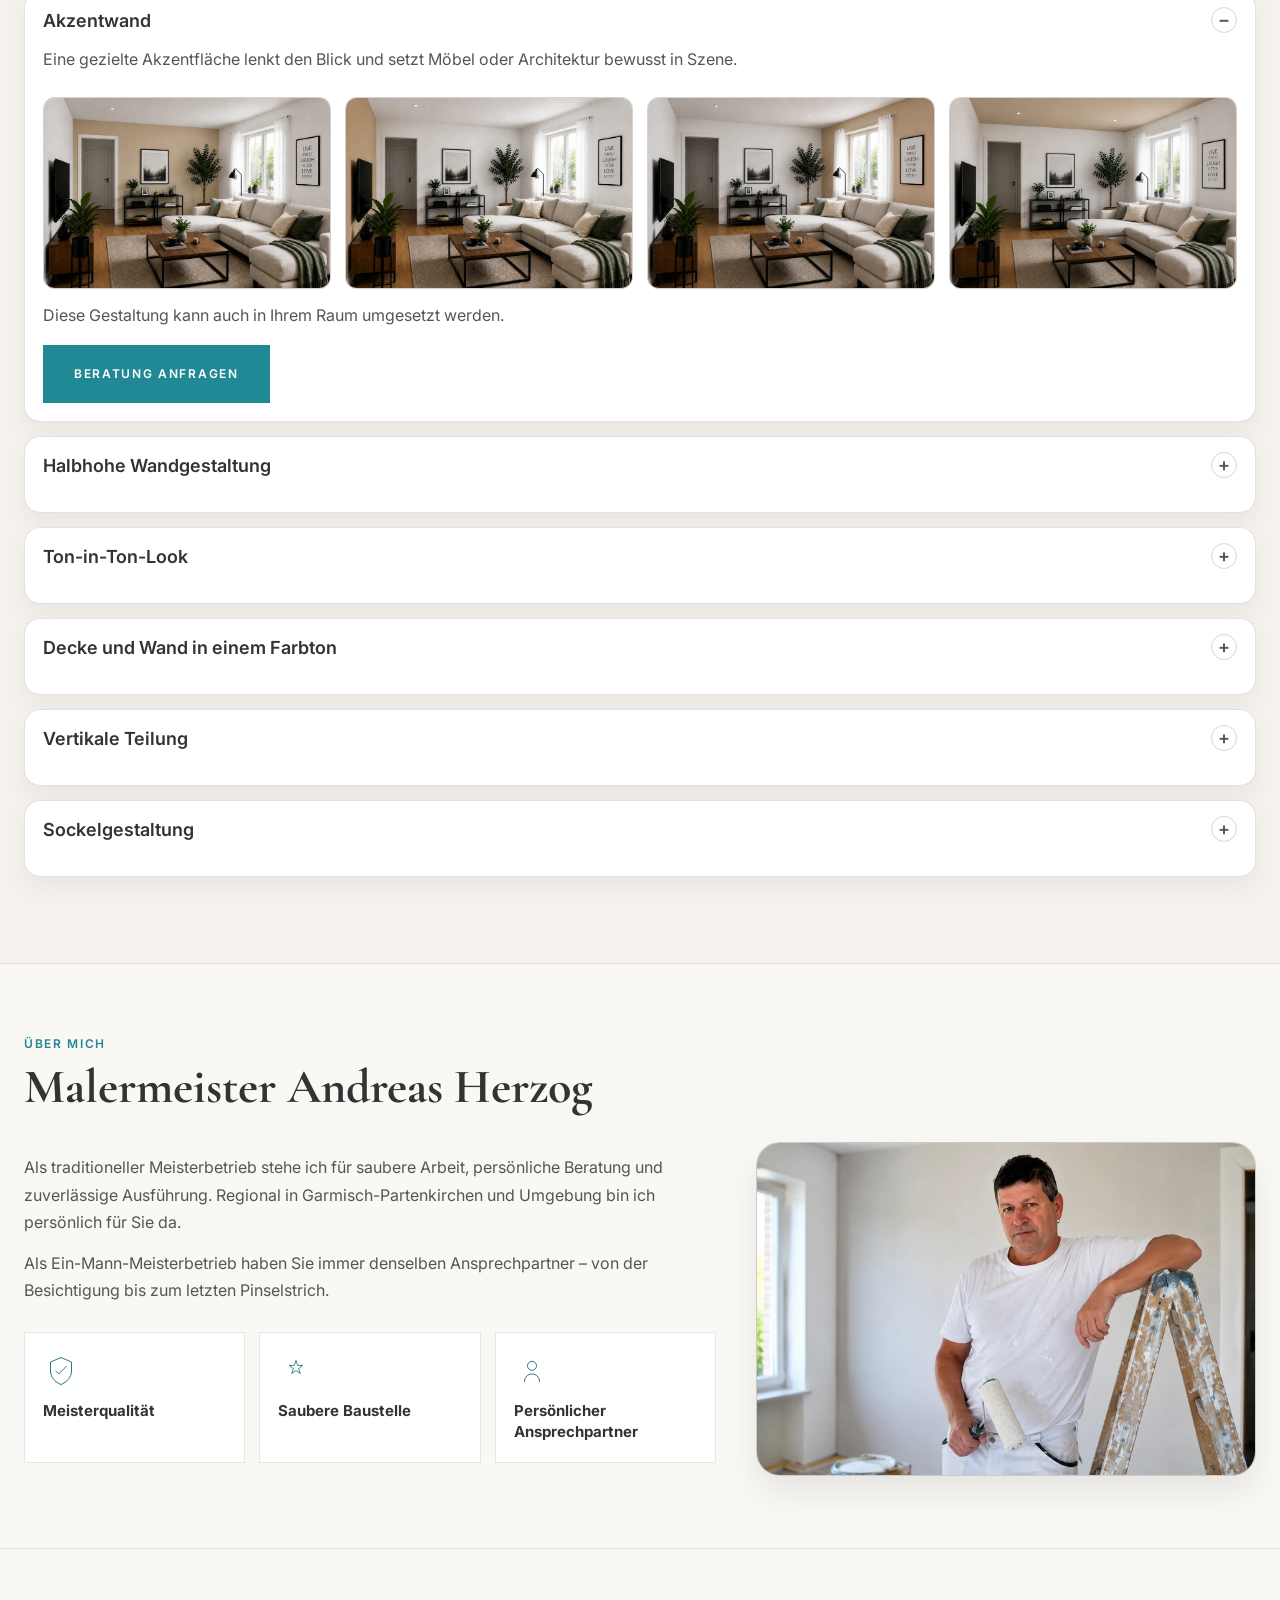
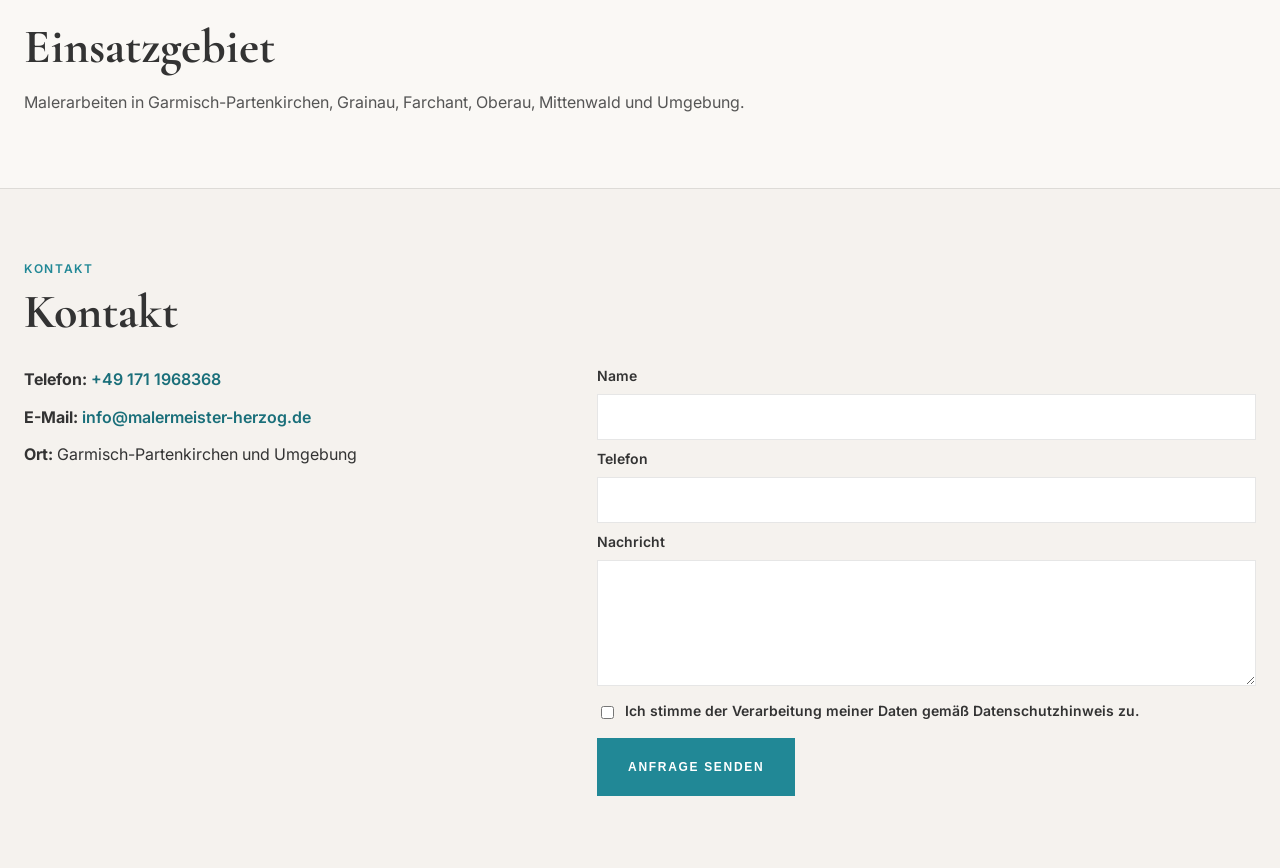
==== commit be2edd32: "Leistungen" ====
--- a/index.html
+++ b/index.html
@@ -34,7 +34,7 @@
       rel="stylesheet"
     />
 
-    <link rel="stylesheet" href="css/style.css?v=7" />
+    <link rel="stylesheet" href="css/style.css?v=8" />
     <script type="application/ld+json">
       {
         "@context": "https://schema.org",
@@ -215,31 +215,114 @@
           </p>
 
           <div class="cards cards--leistungen">
-            <article class="card">
-              <h3>Innenanstrich</h3>
-              <p>Gleichmäßige Wand- und Deckenanstriche für ein frisches, harmonisches Raumgefühl.</p>
+            <article class="card card--leistung">
+              <span class="leistung__icon" aria-hidden="true">
+                <svg viewBox="0 0 48 48" fill="none" xmlns="http://www.w3.org/2000/svg">
+                  <path
+                    d="M10 34h28M16 34V22l8-5 8 5v12"
+                    stroke="currentColor"
+                    stroke-width="1.25"
+                    stroke-linecap="round"
+                    stroke-linejoin="round"
+                  />
+                  <path d="M20 17v-4h8v4" stroke="currentColor" stroke-width="1.25" stroke-linecap="round" />
+                </svg>
+              </span>
+              <div class="leistung__body">
+                <h3>Innenanstrich</h3>
+                <p>Gleichmäßige Wand- und Deckenanstriche für ein frisches, harmonisches Raumgefühl.</p>
+              </div>
             </article>
-            <article class="card">
-              <h3>Fassadenanstrich</h3>
-              <p>Witterungsbeständige Beschichtungen, die Ihre Fassade schützen und dauerhaft aufwerten.</p>
+            <article class="card card--leistung">
+              <span class="leistung__icon" aria-hidden="true">
+                <svg viewBox="0 0 48 48" fill="none" xmlns="http://www.w3.org/2000/svg">
+                  <path
+                    d="M14 34h20M18 34V20l6-8 6 8v14"
+                    stroke="currentColor"
+                    stroke-width="1.25"
+                    stroke-linecap="round"
+                    stroke-linejoin="round"
+                  />
+                  <path d="M22 26h4" stroke="currentColor" stroke-width="1.25" stroke-linecap="round" />
+                </svg>
+              </span>
+              <div class="leistung__body">
+                <h3>Fassadenanstrich</h3>
+                <p>Witterungsbeständige Beschichtungen, die Ihre Fassade schützen und dauerhaft aufwerten.</p>
+              </div>
             </article>
-            <article class="card">
-              <h3>Renovierung</h3>
-              <p>Durchdachte Renovierungslösungen von der Planung bis zur sauberen, termingerechten Umsetzung.</p>
+            <article class="card card--leistung">
+              <span class="leistung__icon" aria-hidden="true">
+                <svg viewBox="0 0 48 48" fill="none" xmlns="http://www.w3.org/2000/svg">
+                  <path
+                    d="M14 16h20v22H14V16z"
+                    stroke="currentColor"
+                    stroke-width="1.25"
+                    stroke-linejoin="round"
+                  />
+                  <path d="M18 22h12M18 28h8" stroke="currentColor" stroke-width="1.25" stroke-linecap="round" />
+                  <path d="M20 12h8v4h-8v-4z" stroke="currentColor" stroke-width="1.25" stroke-linejoin="round" />
+                </svg>
+              </span>
+              <div class="leistung__body">
+                <h3>Renovierung</h3>
+                <p>Durchdachte Renovierungslösungen von der Planung bis zur sauberen, termingerechten Umsetzung.</p>
+              </div>
             </article>
-            <article class="card">
-              <h3>Tapezierarbeiten</h3>
-              <p>Präzises Tapezieren von klassisch bis modern mit sauberem Kantenbild und stimmigem Ergebnis.</p>
+            <article class="card card--leistung">
+              <span class="leistung__icon" aria-hidden="true">
+                <svg viewBox="0 0 48 48" fill="none" xmlns="http://www.w3.org/2000/svg">
+                  <path
+                    d="M14 14h20v24H14V14z"
+                    stroke="currentColor"
+                    stroke-width="1.25"
+                    stroke-linejoin="round"
+                  />
+                  <path d="M18 14v24M24 14v24M30 14v24" stroke="currentColor" stroke-width="1.1" opacity="0.55" />
+                </svg>
+              </span>
+              <div class="leistung__body">
+                <h3>Tapezierarbeiten</h3>
+                <p>Präzises Tapezieren von klassisch bis modern mit sauberem Kantenbild und stimmigem Ergebnis.</p>
+              </div>
             </article>
-            <article class="card">
-              <h3>Spachtel- &amp; Ausbesserungsarbeiten</h3>
-              <p>Glatte und tragfähige Untergründe als perfekte Basis für hochwertige Endbeschichtungen.</p>
+            <article class="card card--leistung">
+              <span class="leistung__icon" aria-hidden="true">
+                <svg viewBox="0 0 48 48" fill="none" xmlns="http://www.w3.org/2000/svg">
+                  <path
+                    d="M12 30l14-14 10 4-14 14-10-4z"
+                    stroke="currentColor"
+                    stroke-width="1.25"
+                    stroke-linejoin="round"
+                  />
+                  <path d="M26 16l6-6M30 20l8-2" stroke="currentColor" stroke-width="1.25" stroke-linecap="round" />
+                </svg>
+              </span>
+              <div class="leistung__body">
+                <h3>Spachtel- &amp; Ausbesserungsarbeiten</h3>
+                <p>Glatte und tragfähige Untergründe als perfekte Basis für hochwertige Endbeschichtungen.</p>
+              </div>
             </article>
-            <article class="card">
-              <h3>Lackierarbeiten</h3>
-              <p>Langlebige Lackierungen von Türen, Zargen und Bauteilen mit präzisem Finish.</p>
+            <article class="card card--leistung">
+              <span class="leistung__icon" aria-hidden="true">
+                <svg viewBox="0 0 48 48" fill="none" xmlns="http://www.w3.org/2000/svg">
+                  <path
+                    d="M16 14h16v26H16V14z"
+                    stroke="currentColor"
+                    stroke-width="1.25"
+                    stroke-linejoin="round"
+                  />
+                  <path d="M22 14v26M16 24h16" stroke="currentColor" stroke-width="1.25" />
+                  <circle cx="28" cy="24" r="1.5" fill="currentColor" />
+                </svg>
+              </span>
+              <div class="leistung__body">
+                <h3>Lackierarbeiten</h3>
+                <p>Langlebige Lackierungen von Türen, Zargen und Bauteilen mit präzisem Finish.</p>
+              </div>
             </article>
           </div>
+          <a href="#kontakt" class="btn btn--primary leistungen__cta">Projekt anfragen</a>
         </div>
       </section>
 
--- a/css/style.css
+++ b/css/style.css
@@ -453,6 +453,37 @@
 .cards--leistungen,
 .cards--referenzen {
   grid-template-columns: repeat(3, minmax(0, 1fr));
+}
+
+.card--leistung {
+  display: flex;
+  flex-direction: column;
+  gap: 12px;
+}
+
+.leistung__icon {
+  width: 40px;
+  height: 40px;
+  flex-shrink: 0;
+  color: var(--accent-dark);
+}
+
+.leistung__icon svg {
+  width: 100%;
+  height: 100%;
+  display: block;
+}
+
+.leistung__body h3 {
+  margin: 0 0 8px;
+}
+
+.leistung__body p {
+  margin: 0;
+}
+
+.leistungen__cta {
+  margin-top: 24px;
 }
 
 .cards--trust {
@@ -1476,9 +1507,58 @@
     letter-spacing: 0.08em;
   }
 
-  .cards--leistungen,
   .cards--referenzen {
     grid-template-columns: repeat(2, minmax(0, 1fr));
+  }
+
+  .cards--leistungen {
+    grid-template-columns: 1fr;
+    gap: 0;
+    margin-top: 22px;
+  }
+
+  .cards--leistungen .card--leistung {
+    display: grid;
+    grid-template-columns: auto 1fr;
+    gap: 14px;
+    align-items: start;
+    padding: 16px 0 16px 14px;
+    border: none;
+    border-left: 3px solid var(--accent);
+    border-radius: 0;
+    background: transparent;
+    border-bottom: 1px solid var(--line-soft);
+  }
+
+  .cards--leistungen .card--leistung:last-child {
+    border-bottom: none;
+    padding-bottom: 0;
+  }
+
+  .cards--leistungen .card--leistung:first-child {
+    padding-top: 0;
+  }
+
+  .cards--leistungen .leistung__icon {
+    width: 32px;
+    height: 32px;
+  }
+
+  .cards--leistungen .leistung__body h3 {
+    font-size: 16px;
+    margin-bottom: 6px;
+  }
+
+  .cards--leistungen .leistung__body p {
+    font-size: 14px;
+    line-height: 1.55;
+  }
+
+  .leistungen__cta {
+    display: flex;
+    width: 100%;
+    justify-content: center;
+    margin-top: 28px;
   }
 
   .cards--farbberatung {
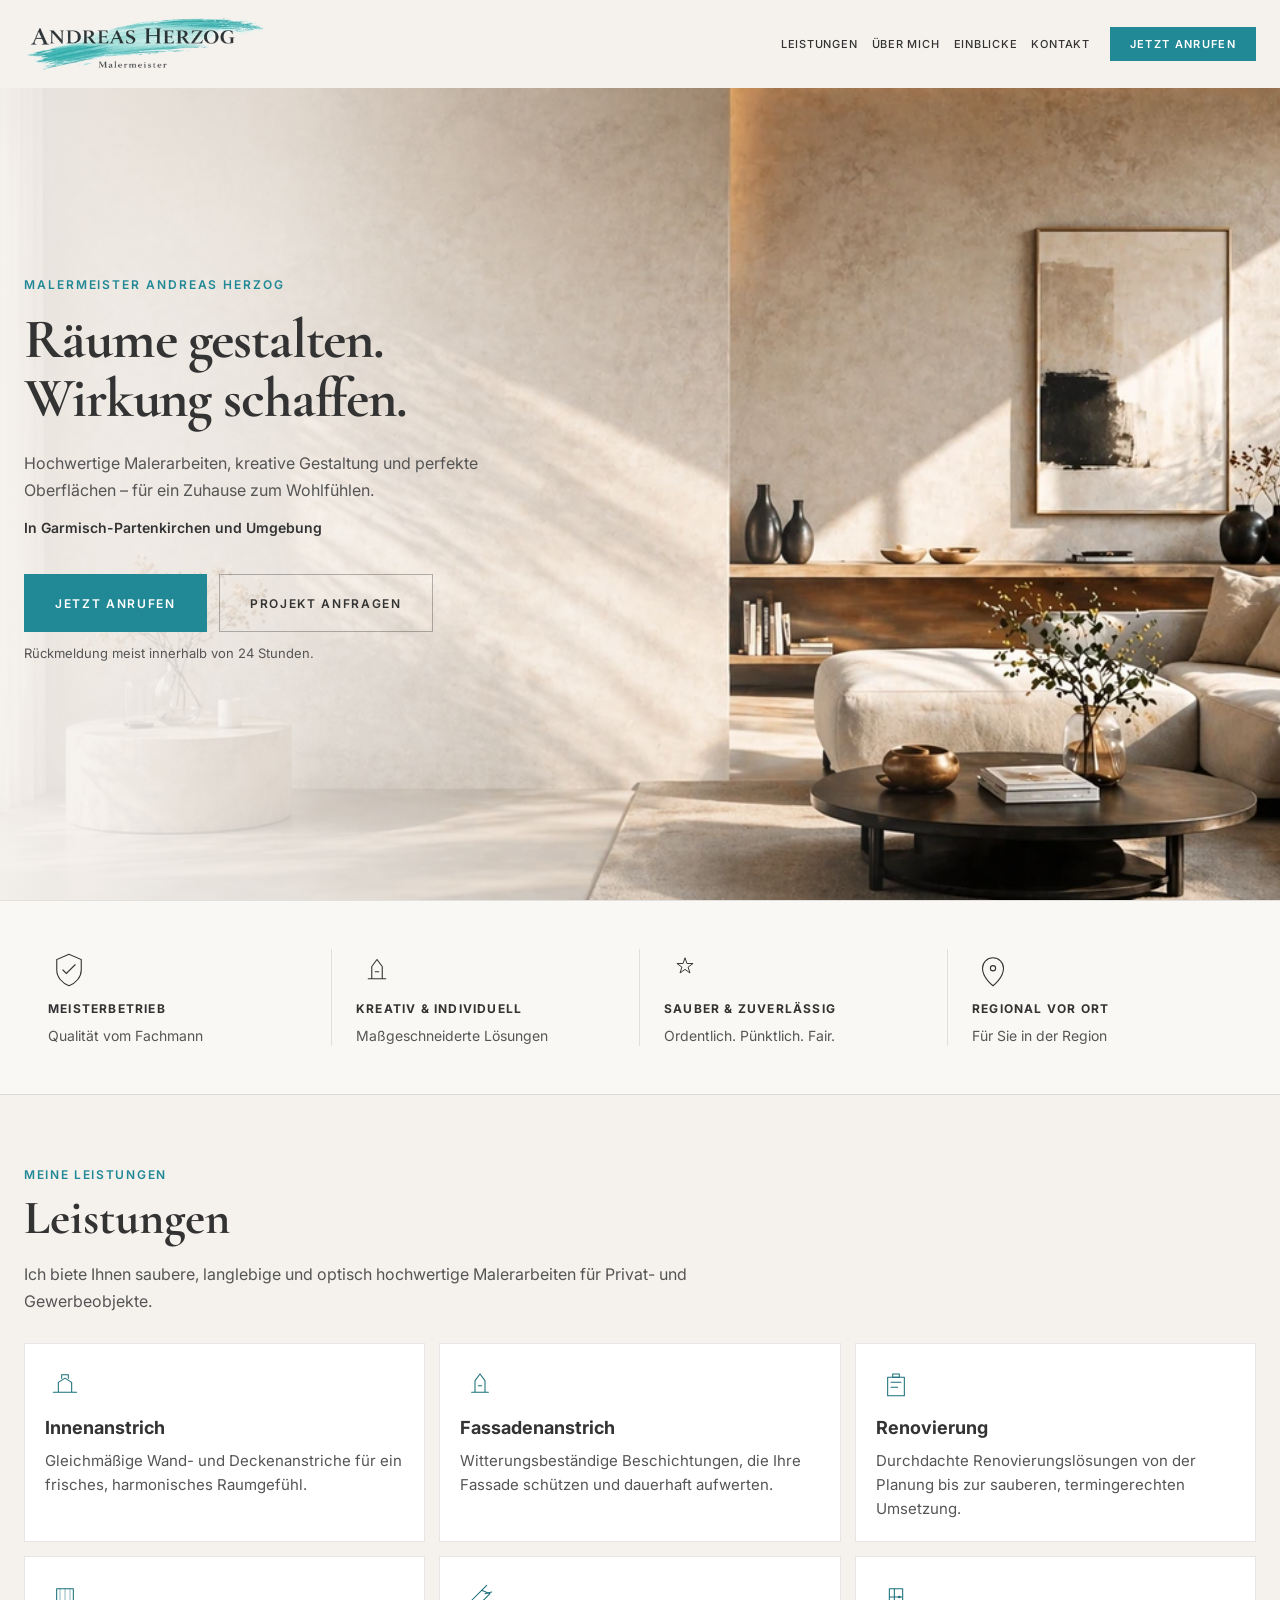
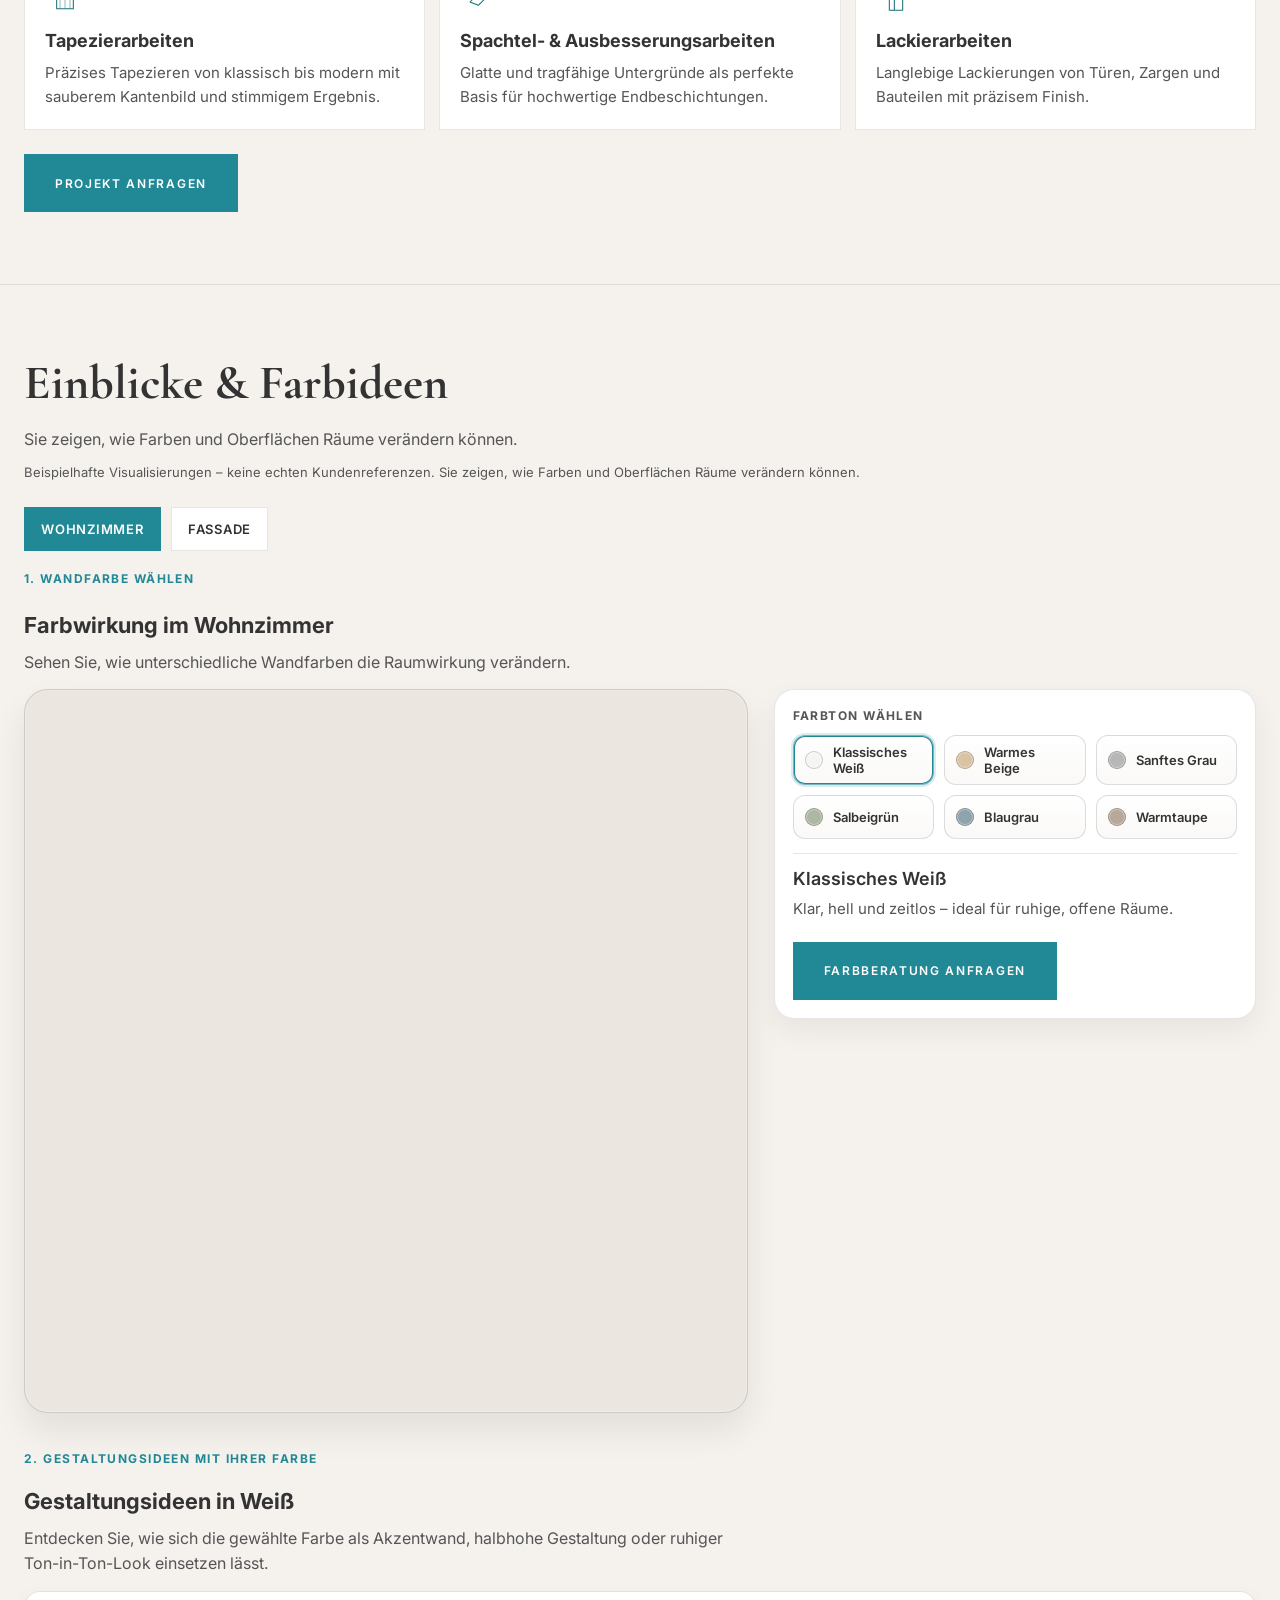
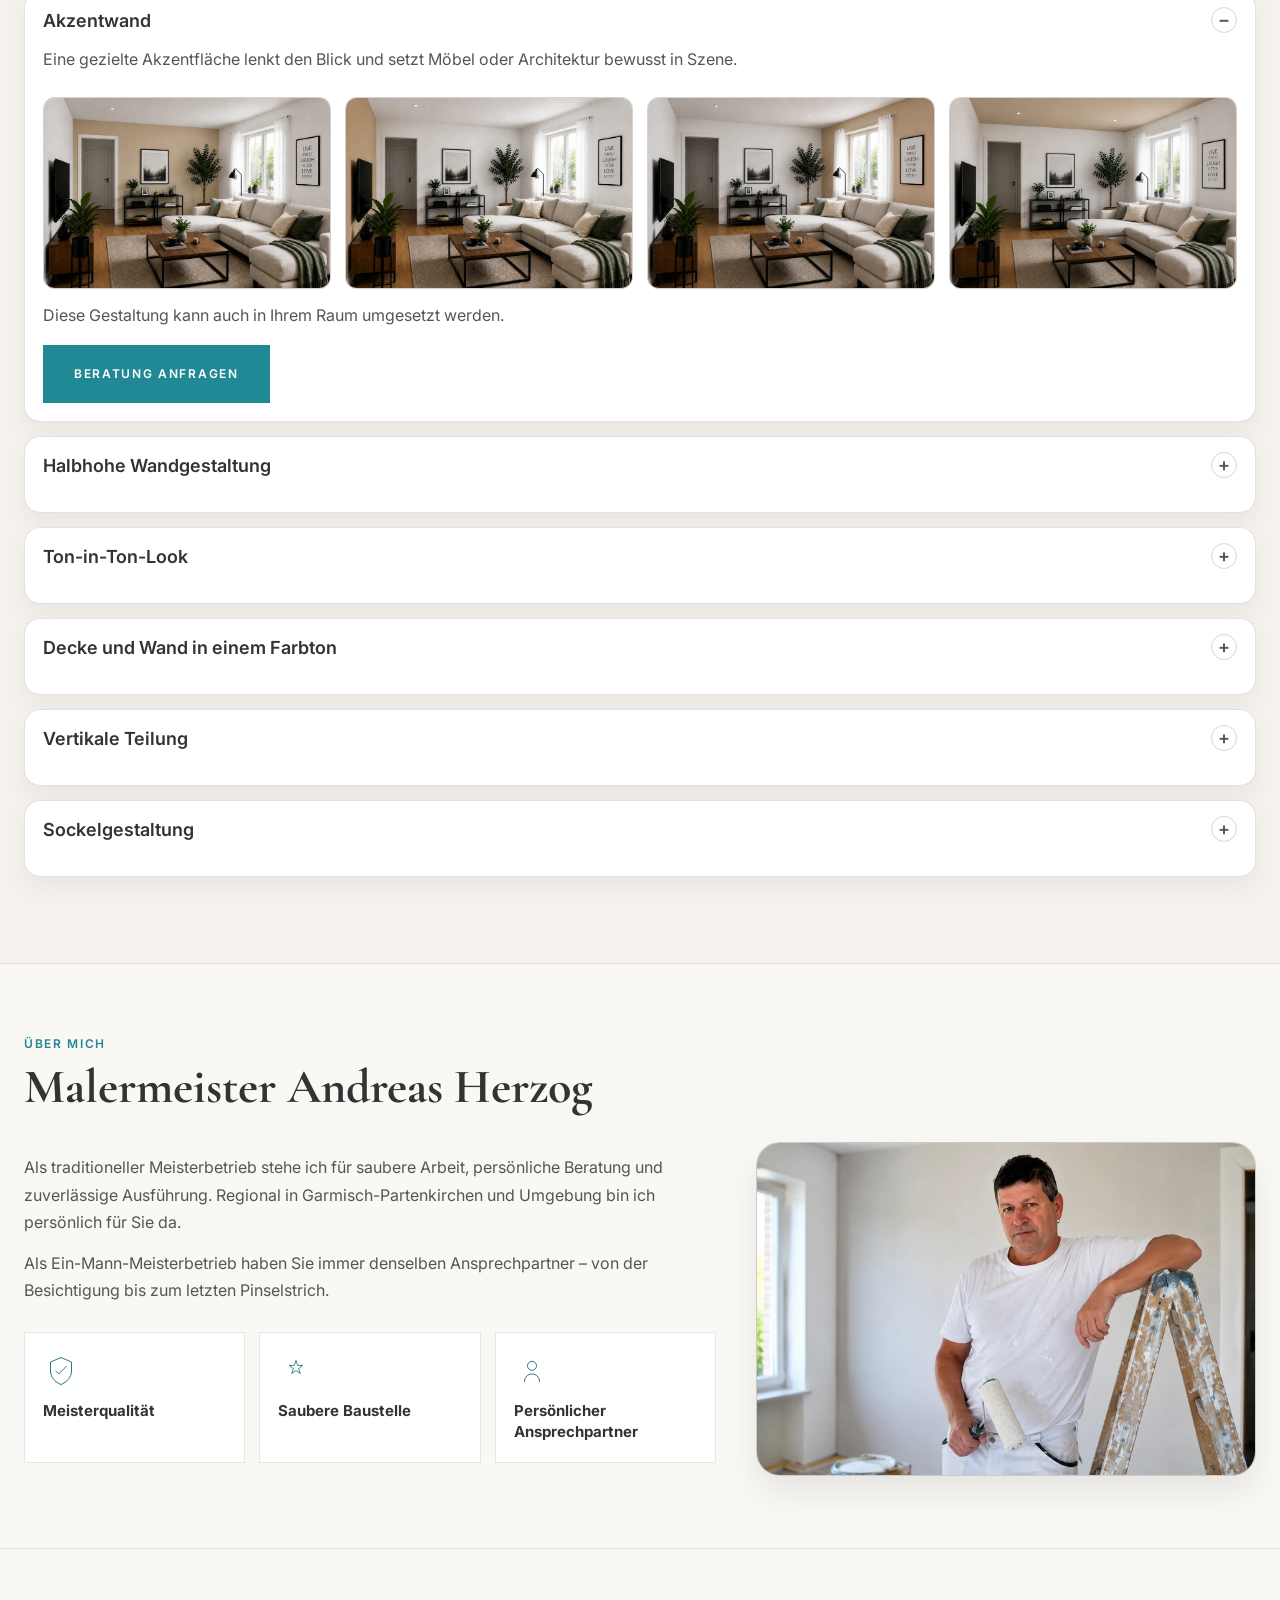
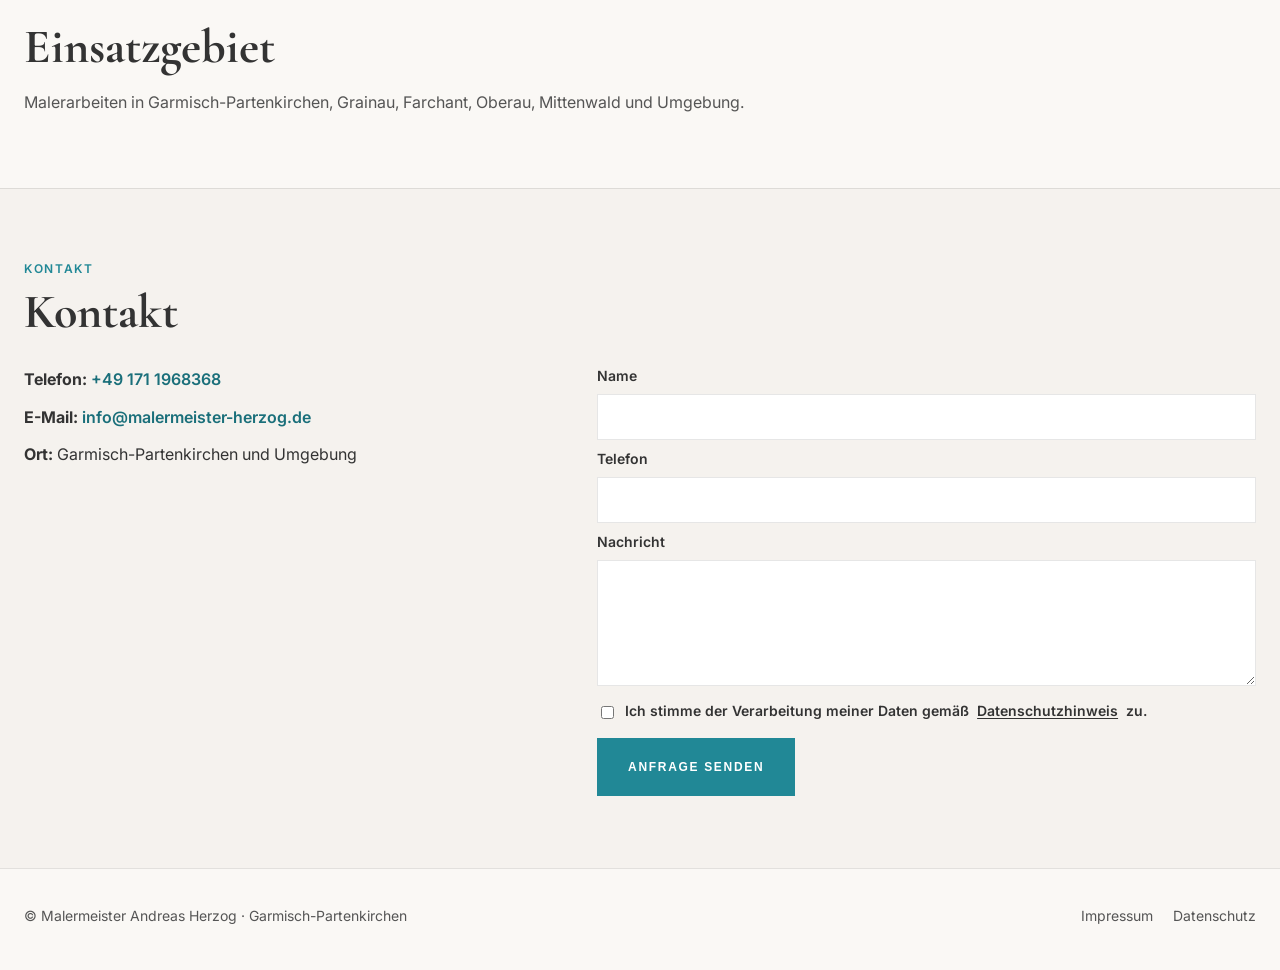
==== commit e68e61a5: "impressum" ====
--- a/index.html
+++ b/index.html
@@ -34,7 +34,8 @@
       rel="stylesheet"
     />
 
-    <link rel="stylesheet" href="css/style.css?v=8" />
+    <link rel="icon" href="favicon.svg" type="image/svg+xml" />
+    <link rel="stylesheet" href="css/style.css?v=10" />
     <script type="application/ld+json">
       {
         "@context": "https://schema.org",
@@ -758,7 +759,8 @@
 
               <label class="checkbox">
                 <input type="checkbox" name="datenschutz" required />
-                Ich stimme der Verarbeitung meiner Daten gemäß Datenschutzhinweis zu.
+                Ich stimme der Verarbeitung meiner Daten gemäß
+                <a href="datenschutz.html">Datenschutzhinweis</a> zu.
               </label>
 
               <button type="submit" class="btn btn--primary">Anfrage senden</button>
@@ -767,6 +769,16 @@
         </div>
       </section>
     </main>
+
+    <footer class="site-footer">
+      <div class="shell site-footer__inner">
+        <p class="site-footer__copy">© Malermeister Andreas Herzog · Garmisch-Partenkirchen</p>
+        <nav class="site-footer__legal" aria-label="Rechtliches">
+          <a href="impressum.html">Impressum</a>
+          <a href="datenschutz.html">Datenschutz</a>
+        </nav>
+      </div>
+    </footer>
 
     <div class="modal" id="einblicke-modal" role="dialog" aria-modal="true" aria-labelledby="einblicke-modal-title" hidden>
       <div class="modal__backdrop" data-modal-backdrop="true"></div>
--- a/css/style.css
+++ b/css/style.css
@@ -1904,6 +1904,102 @@
   }
 }
 
+.site-footer {
+  border-top: 1px solid var(--line-soft);
+  background: var(--trust-bg);
+  padding: 24px 0 32px;
+}
+
+.site-footer__inner {
+  display: flex;
+  flex-wrap: wrap;
+  align-items: center;
+  justify-content: space-between;
+  gap: 12px 24px;
+  font-size: 14px;
+  color: var(--text-muted);
+}
+
+.site-footer__legal {
+  display: flex;
+  gap: 20px;
+}
+
+.site-footer__legal a:hover {
+  color: var(--accent);
+}
+
+.site-footer__legal a[aria-current="page"] {
+  color: var(--accent);
+  font-weight: 600;
+}
+
+.section--legal {
+  background: var(--trust-bg);
+  padding-top: calc(var(--header-h) + 48px);
+}
+
+.section--legal h1 {
+  margin: 0;
+  font-family: "Cormorant Garamond", serif;
+  font-size: clamp(34px, 4.2vw, 48px);
+  line-height: 1.1;
+  color: var(--text);
+}
+
+.legal-prose {
+  max-width: 720px;
+  margin-top: 28px;
+}
+
+.legal-prose h2 {
+  margin: 2.25rem 0 0.75rem;
+  font-family: "Cormorant Garamond", serif;
+  font-size: clamp(22px, 3vw, 28px);
+  line-height: 1.2;
+  color: var(--text);
+}
+
+.legal-prose h2:first-child {
+  margin-top: 0;
+}
+
+.legal-prose p {
+  margin: 0 0 1rem;
+  font-size: 16px;
+  line-height: 1.7;
+  color: var(--text-muted);
+}
+
+.legal-prose strong {
+  color: var(--text);
+  font-weight: 600;
+}
+
+.legal-prose a {
+  color: var(--accent);
+  text-decoration: underline;
+  text-underline-offset: 2px;
+}
+
+.legal-prose a:hover {
+  color: var(--accent-dark);
+}
+
+.legal-prose__meta {
+  margin-top: 2.5rem;
+  font-size: 14px;
+}
+
+.kontakt__form .checkbox a {
+  text-decoration: underline;
+  text-underline-offset: 2px;
+}
+
+.kontakt__form .checkbox a:hover {
+  color: var(--accent);
+}
+
 /* Fassade: Bild-Stacking & Stage-Höhe (Override) */
 .farbauswahl--fassade .farbauswahl__stage {
   position: relative;
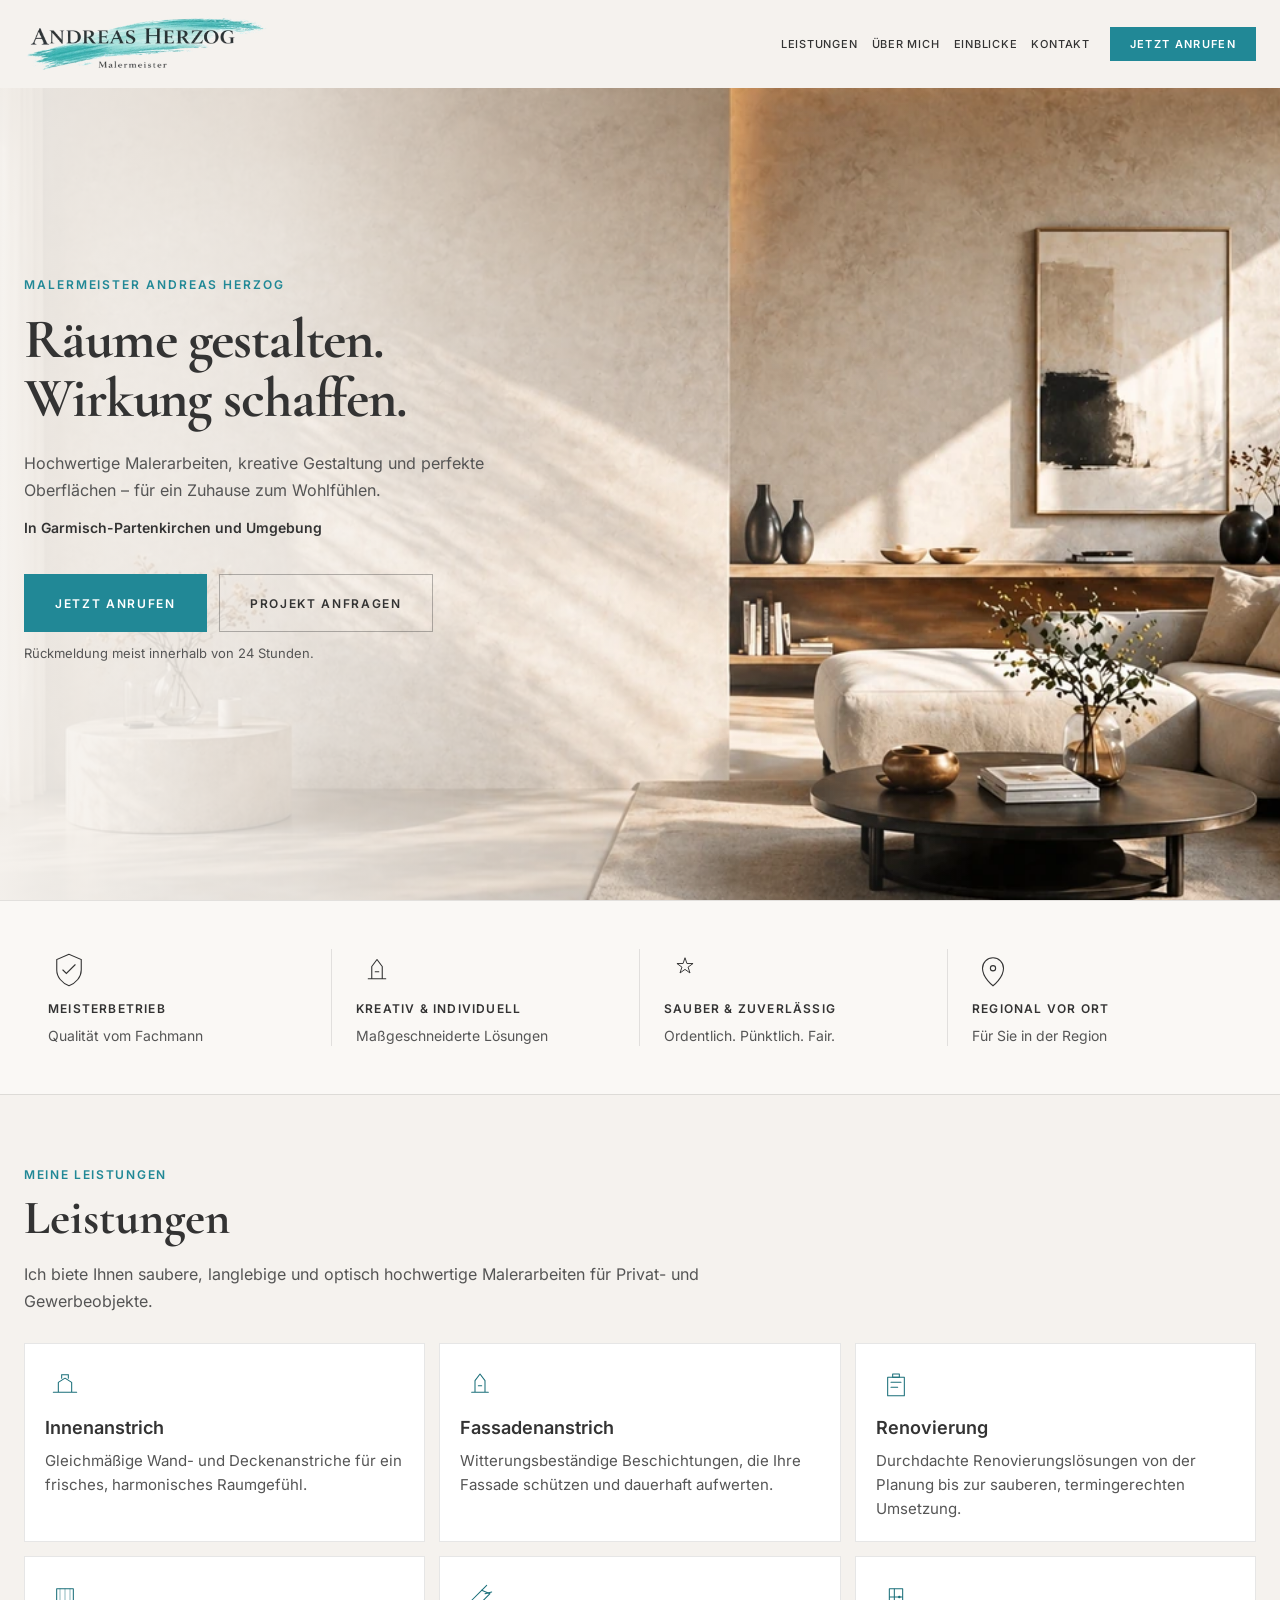
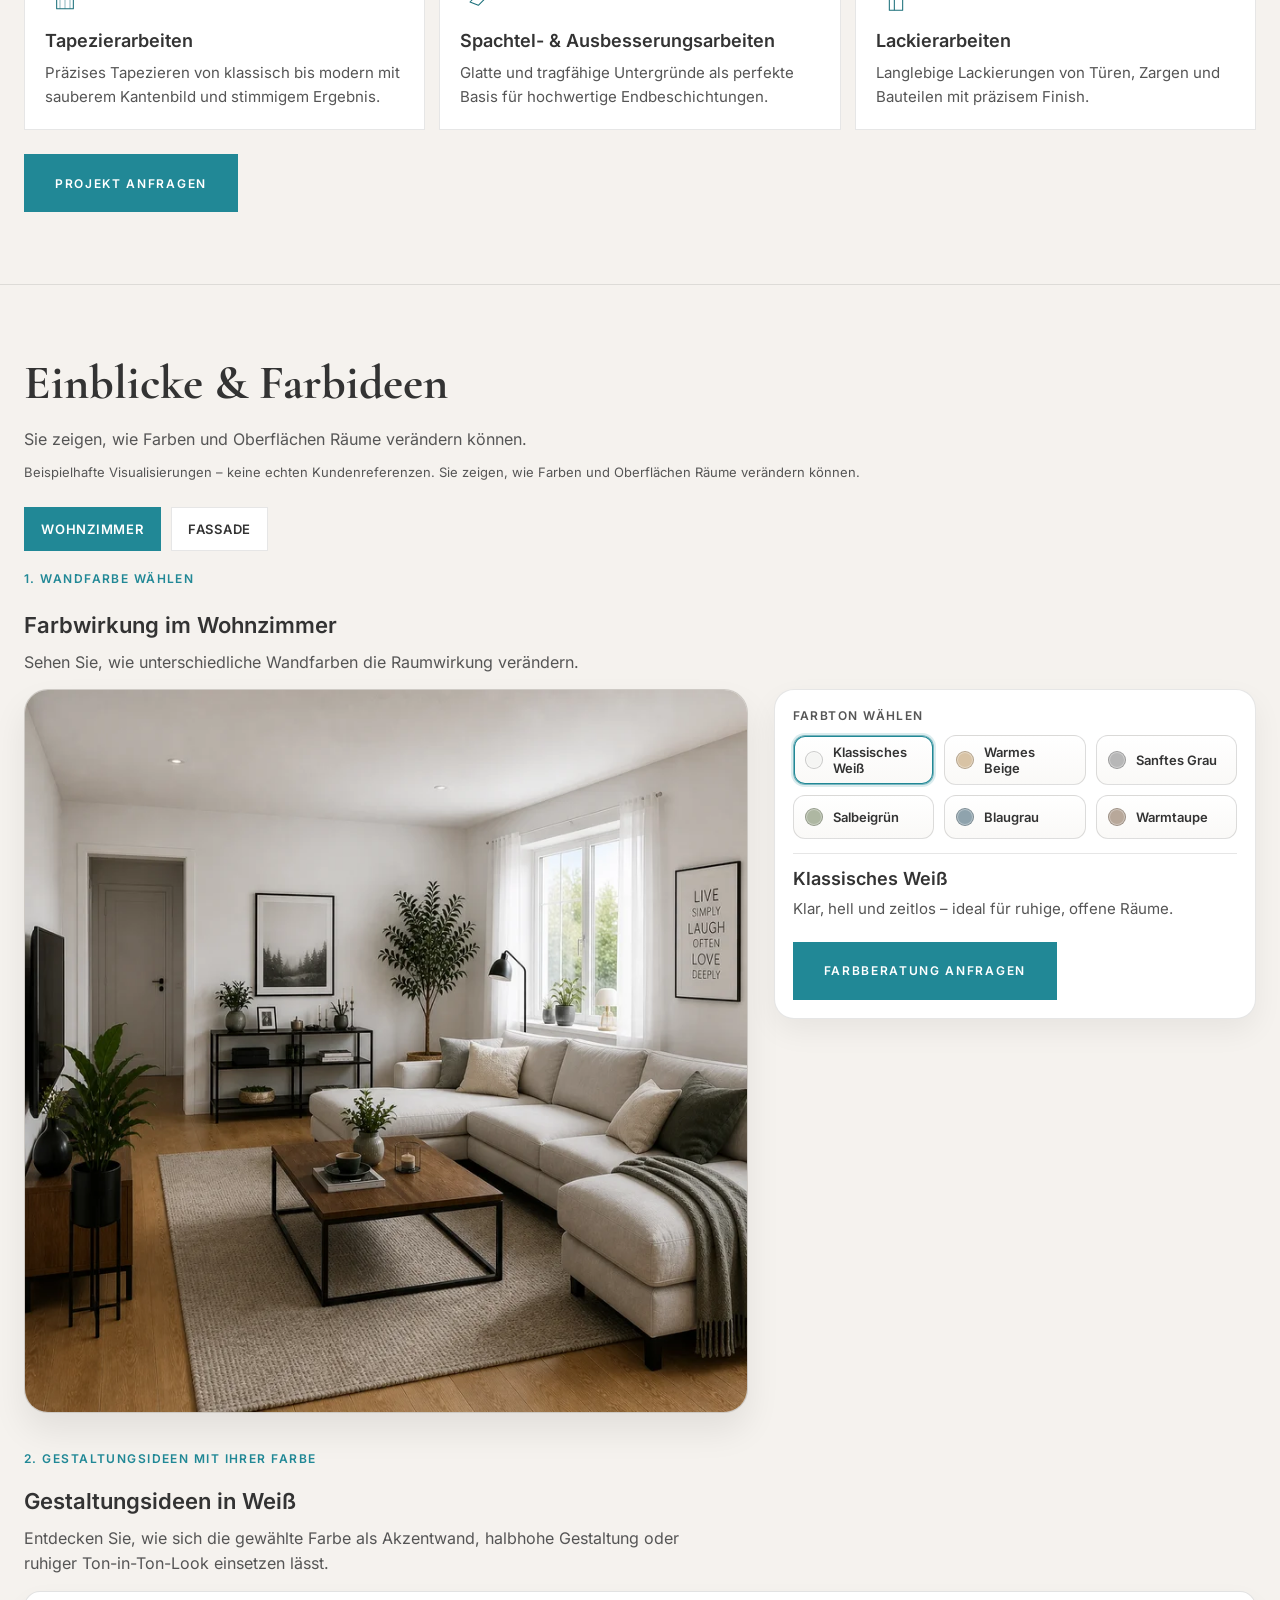
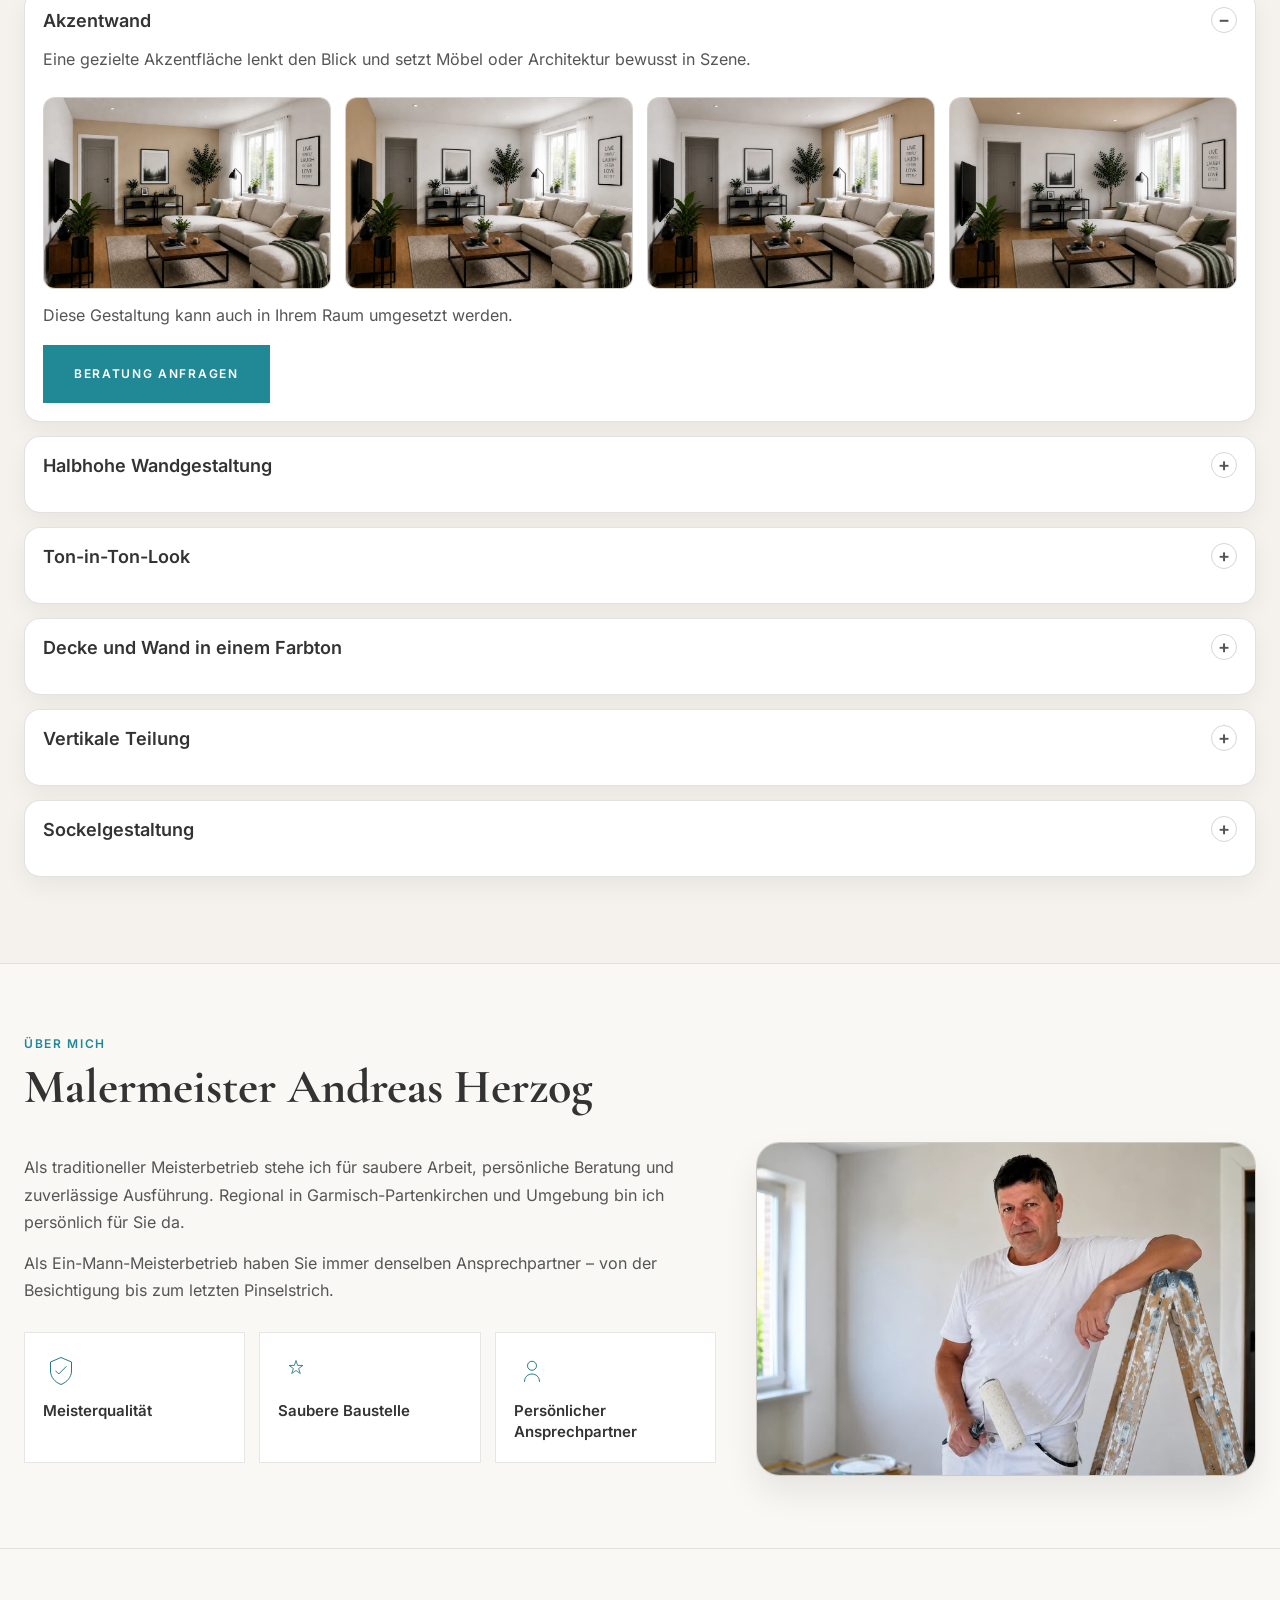
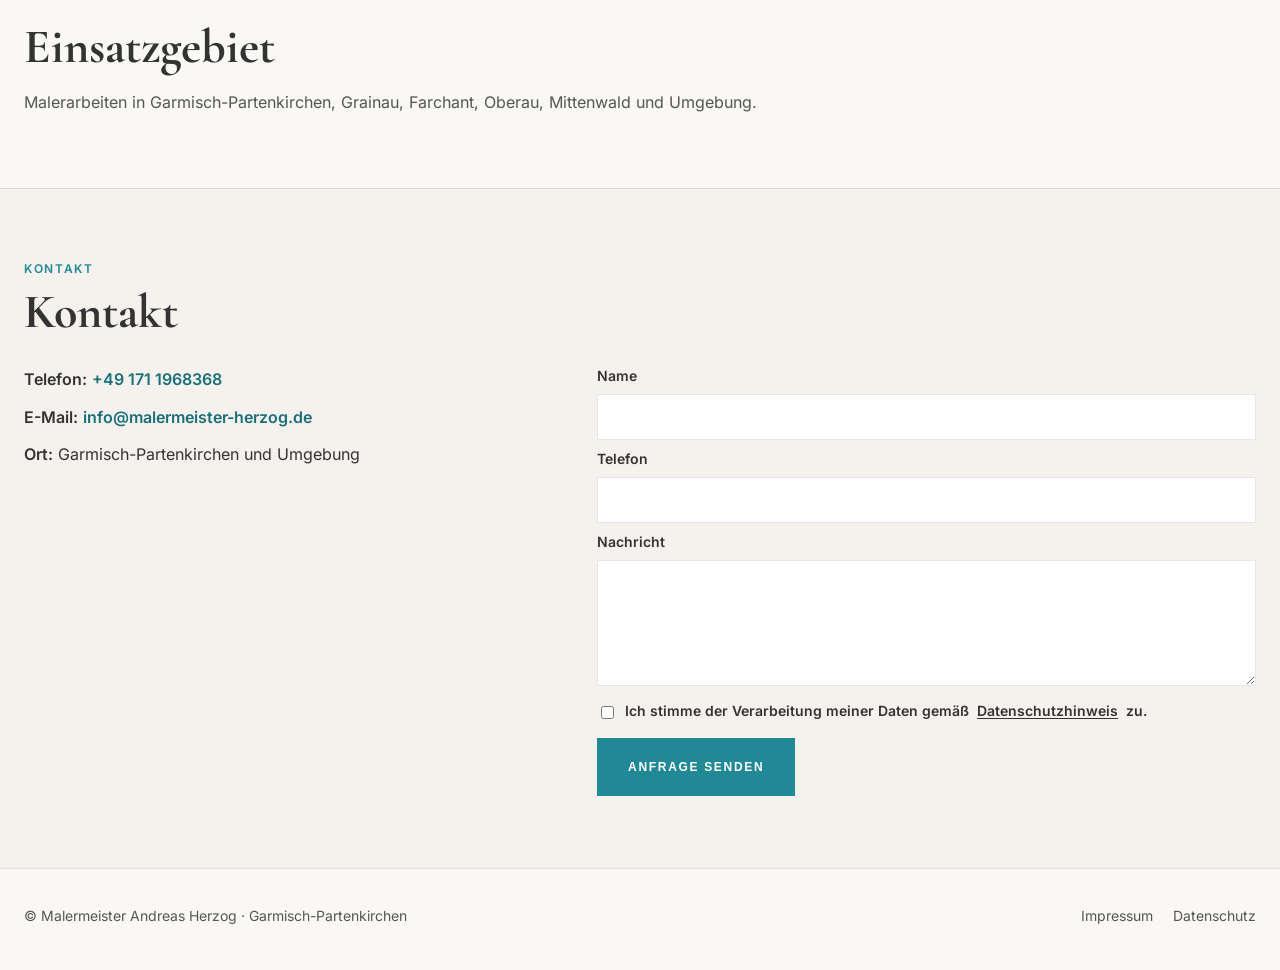
==== commit 5fd53159: "Datenschutz" ====
--- a/index.html
+++ b/index.html
@@ -27,15 +27,8 @@
       content="https://www.malermeister-herzog.de/assets/malermeister-herzog-wohnraum-gestaltung-1920.webp"
     />
 
-    <link rel="preconnect" href="https://fonts.googleapis.com" />
-    <link rel="preconnect" href="https://fonts.gstatic.com" crossorigin />
-    <link
-      href="https://fonts.googleapis.com/css2?family=Cormorant+Garamond:wght@600;700&family=Inter:wght@400;500;600&display=swap"
-      rel="stylesheet"
-    />
-
     <link rel="icon" href="favicon.svg" type="image/svg+xml" />
-    <link rel="stylesheet" href="css/style.css?v=10" />
+    <link rel="stylesheet" href="css/style.css?v=11" />
     <script type="application/ld+json">
       {
         "@context": "https://schema.org",
--- a/css/style.css
+++ b/css/style.css
@@ -2,6 +2,46 @@
    Andreas Herzog – Vollbild-Hero, linker Verlauf.
    Header nutzt dieselbe .shell-Breite wie Hero/Trust (rechter Rand identisch).
    ------------------------------------------------------------------ */
+
+@font-face {
+  font-family: "Inter";
+  font-style: normal;
+  font-weight: 400;
+  font-display: swap;
+  src: url("../fonts/inter-400.woff2") format("woff2");
+}
+
+@font-face {
+  font-family: "Inter";
+  font-style: normal;
+  font-weight: 500;
+  font-display: swap;
+  src: url("../fonts/inter-500.woff2") format("woff2");
+}
+
+@font-face {
+  font-family: "Inter";
+  font-style: normal;
+  font-weight: 600;
+  font-display: swap;
+  src: url("../fonts/inter-600.woff2") format("woff2");
+}
+
+@font-face {
+  font-family: "Cormorant Garamond";
+  font-style: normal;
+  font-weight: 600;
+  font-display: swap;
+  src: url("../fonts/cormorant-garamond-600.woff2") format("woff2");
+}
+
+@font-face {
+  font-family: "Cormorant Garamond";
+  font-style: normal;
+  font-weight: 700;
+  font-display: swap;
+  src: url("../fonts/cormorant-garamond-700.woff2") format("woff2");
+}
 
 :root {
   --page-bg: #f5f2ee;
@@ -1964,6 +2004,34 @@
   margin-top: 0;
 }
 
+.legal-prose h3 {
+  margin: 1.5rem 0 0.5rem;
+  font-size: 18px;
+  line-height: 1.35;
+  font-weight: 600;
+  color: var(--text);
+}
+
+.legal-prose h4 {
+  margin: 1.25rem 0 0.5rem;
+  font-size: 16px;
+  line-height: 1.4;
+  font-weight: 600;
+  color: var(--text);
+}
+
+.legal-prose ul {
+  margin: 0 0 1rem;
+  padding-left: 1.25rem;
+}
+
+.legal-prose li {
+  margin-bottom: 0.5rem;
+  font-size: 16px;
+  line-height: 1.7;
+  color: var(--text-muted);
+}
+
 .legal-prose p {
   margin: 0 0 1rem;
   font-size: 16px;
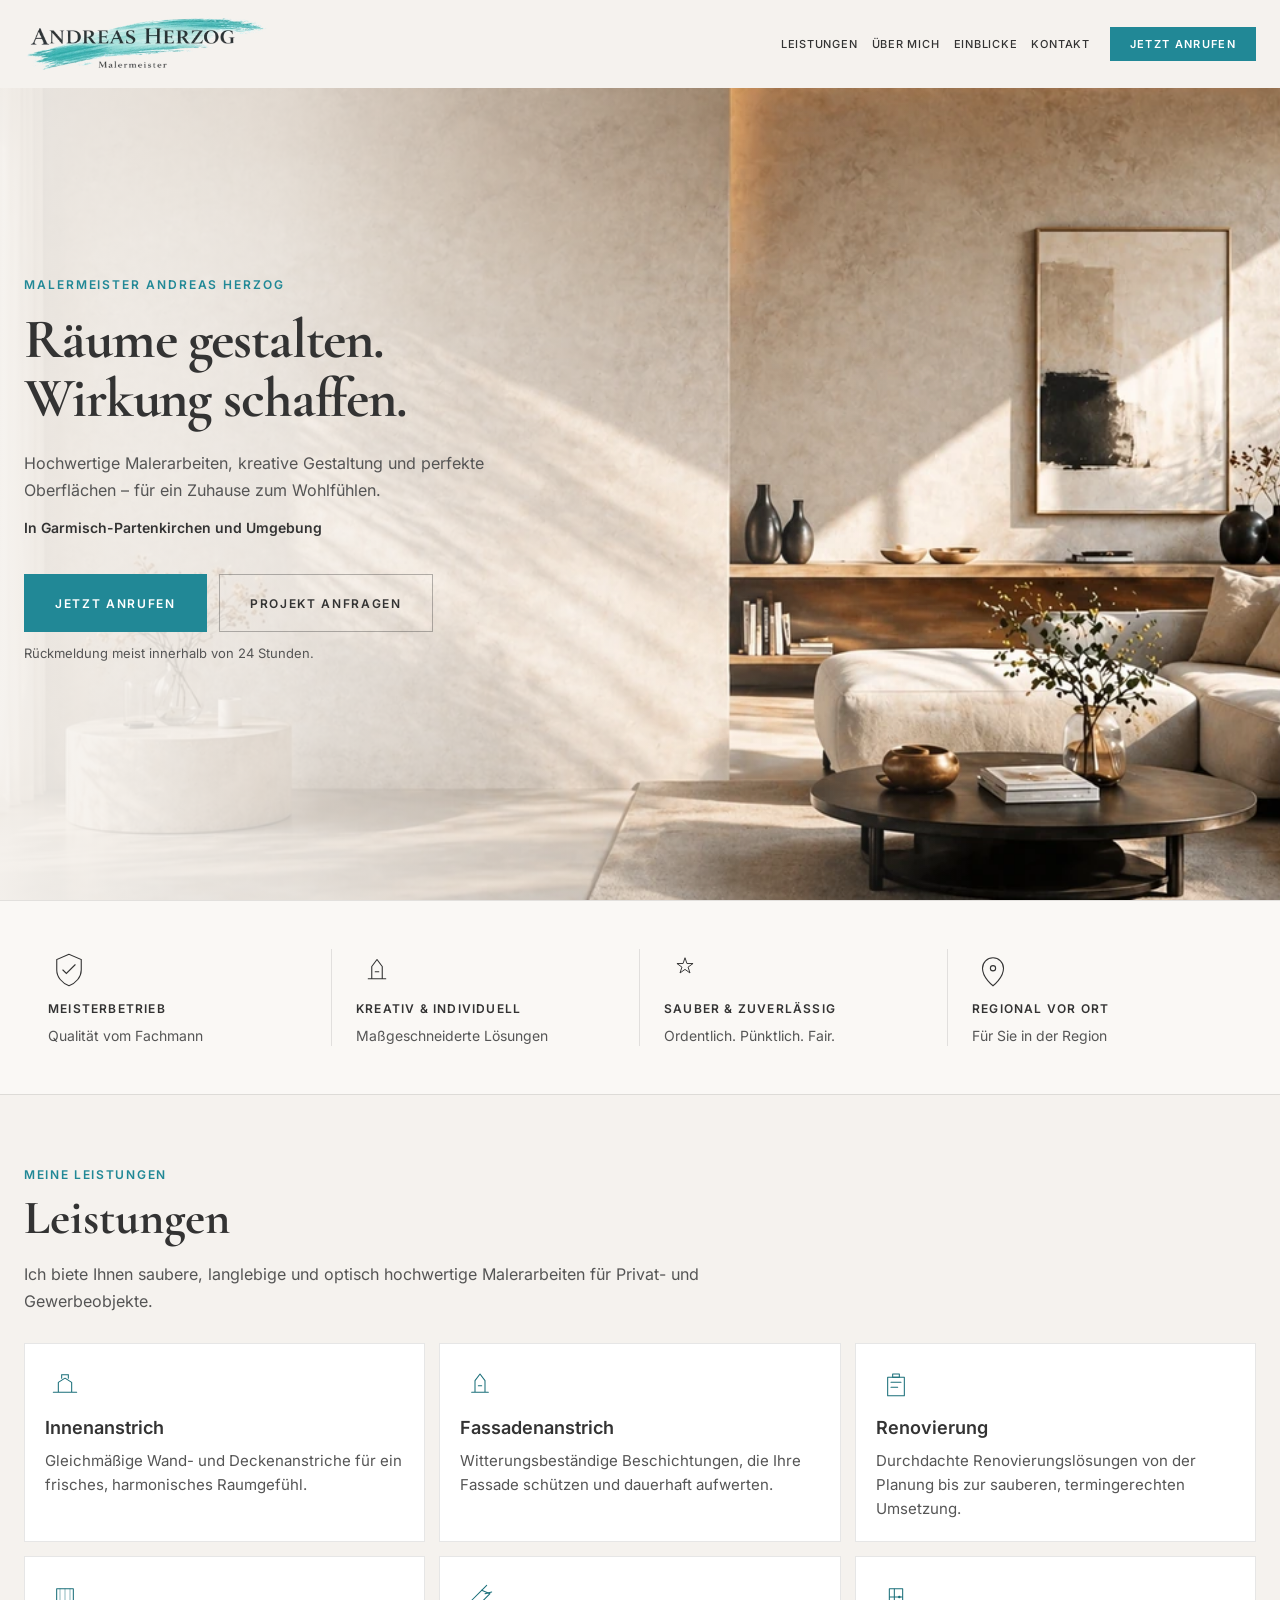
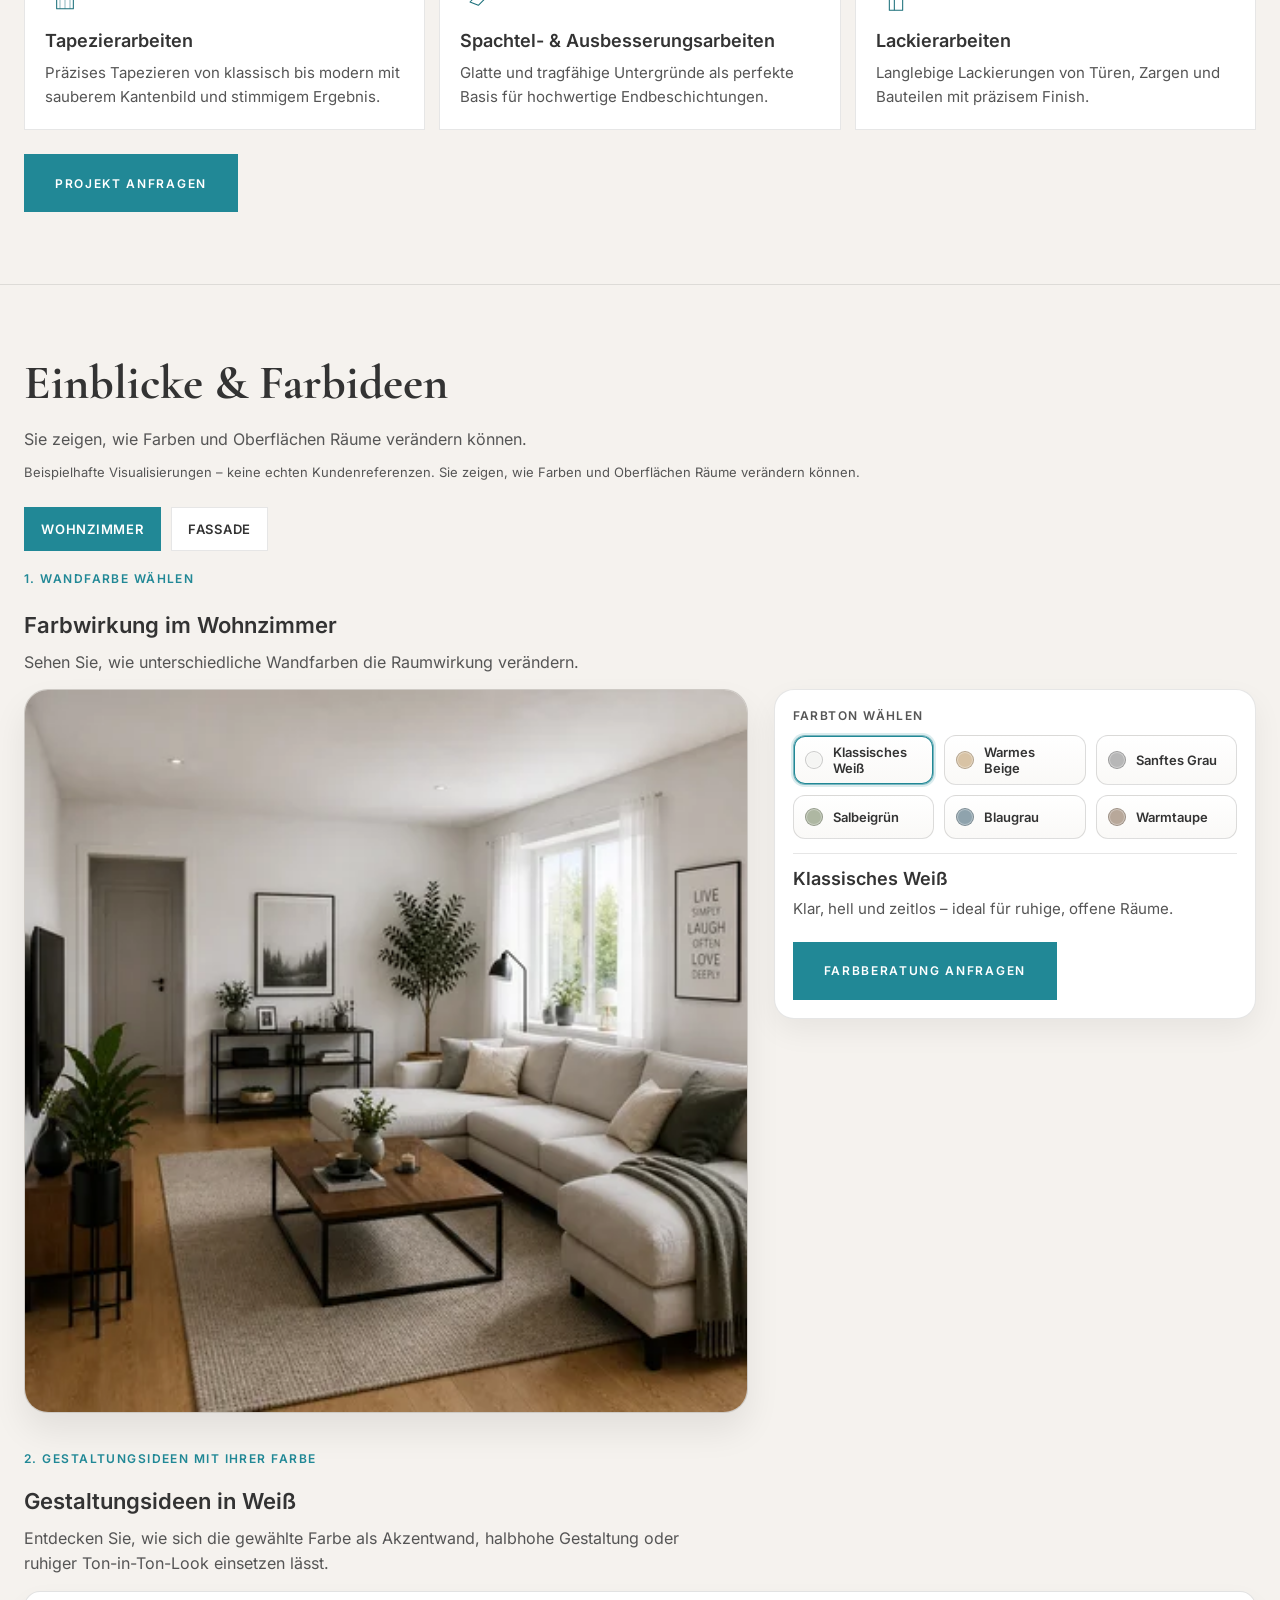
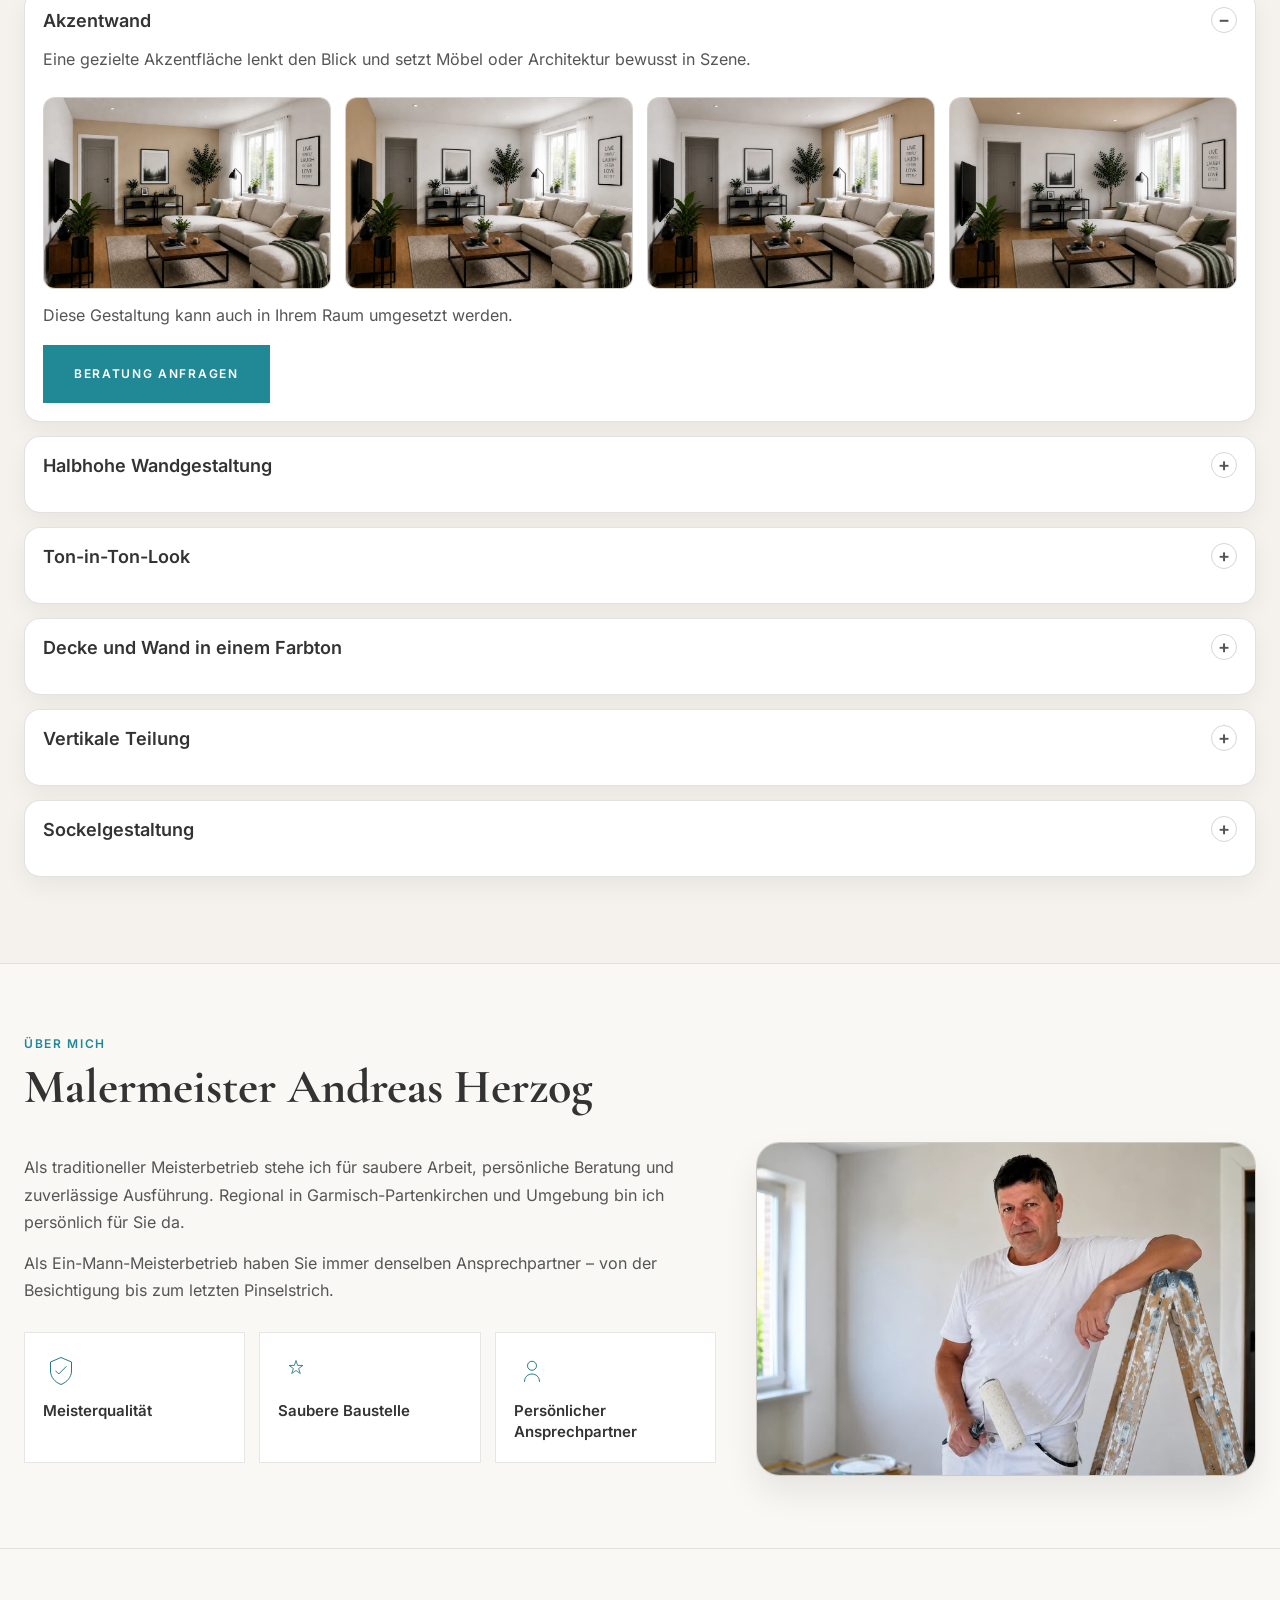
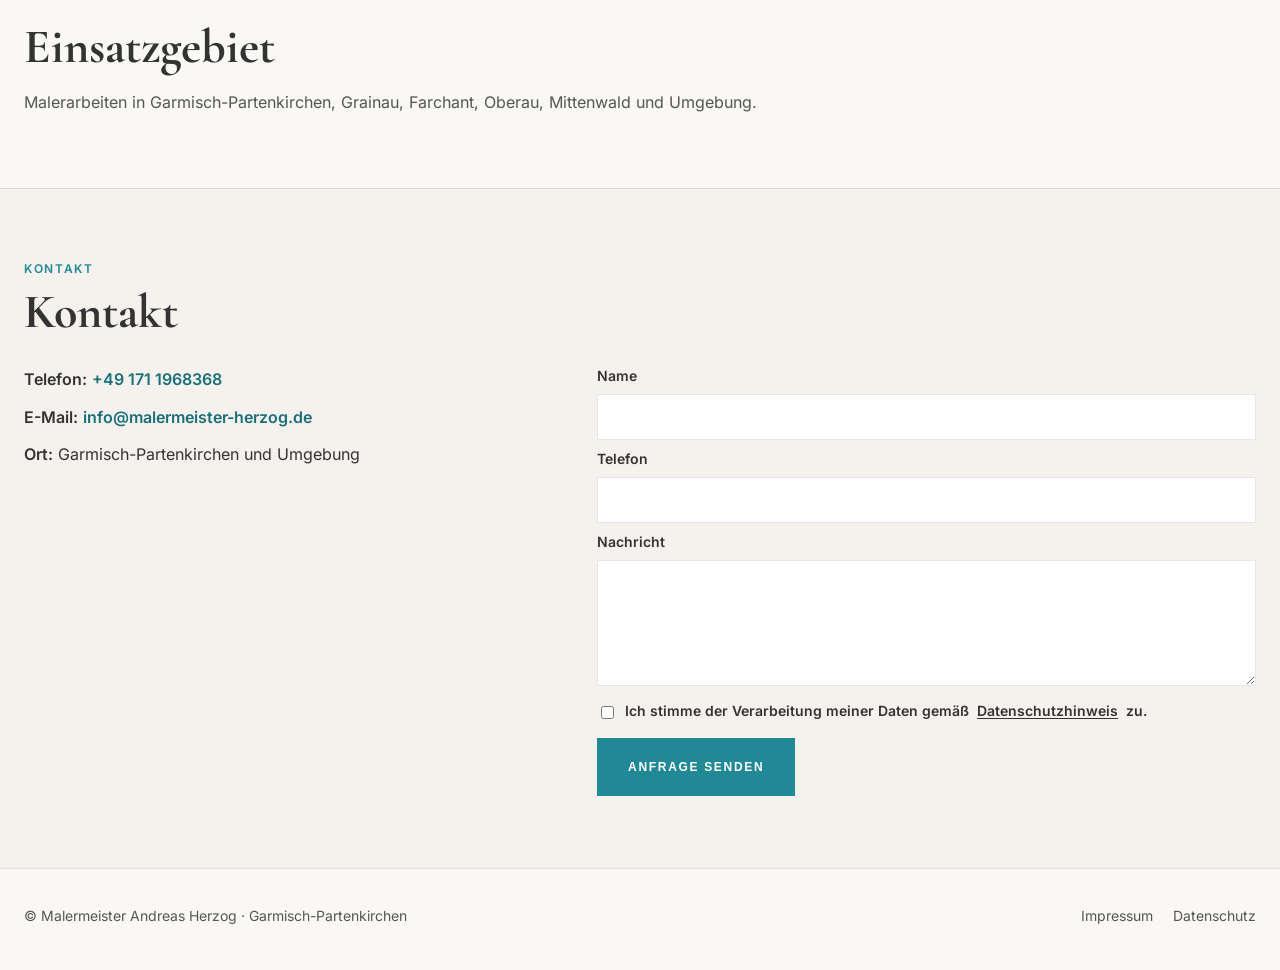
==== commit 1656569d: "adresse und kontakt" ====
--- a/index.html
+++ b/index.html
@@ -28,7 +28,7 @@
     />
 
     <link rel="icon" href="favicon.svg" type="image/svg+xml" />
-    <link rel="stylesheet" href="css/style.css?v=11" />
+    <link rel="stylesheet" href="css/style.css?v=12" />
     <script type="application/ld+json">
       {
         "@context": "https://schema.org",
@@ -734,13 +734,18 @@
         <div class="shell">
           <p class="section__eyebrow">Kontakt</p>
           <h2 id="kontakt-heading">Kontakt</h2>
+          <p class="kontakt__status" id="kontakt-status" role="status" hidden></p>
           <div class="kontakt__grid">
             <div class="kontakt__info">
               <p><strong>Telefon:</strong> <a href="tel:+491711968368">+49 171 1968368</a></p>
               <p><strong>E-Mail:</strong> <a href="mailto:info@malermeister-herzog.de">info@malermeister-herzog.de</a></p>
               <p><strong>Ort:</strong> Garmisch-Partenkirchen und Umgebung</p>
             </div>
-            <form class="kontakt__form" action="#" method="post">
+            <form class="kontakt__form" action="kontakt.php" method="post">
+              <label class="kontakt__honeypot" aria-hidden="true" hidden>
+                Website
+                <input type="text" name="website" tabindex="-1" autocomplete="off" />
+              </label>
               <label for="name">Name</label>
               <input id="name" name="name" type="text" autocomplete="name" required />
 
@@ -751,7 +756,7 @@
               <textarea id="nachricht" name="nachricht" rows="5" required></textarea>
 
               <label class="checkbox">
-                <input type="checkbox" name="datenschutz" required />
+                <input type="checkbox" name="datenschutz" value="1" required />
                 Ich stimme der Verarbeitung meiner Daten gemäß
                 <a href="datenschutz.html">Datenschutzhinweis</a> zu.
               </label>
@@ -1356,6 +1361,35 @@
           if (event.key === "ArrowRight") showNextImage(1);
         });
       })();
+
+      (function () {
+        var status = document.getElementById("kontakt-status");
+        if (!status) return;
+
+        var params = new URLSearchParams(window.location.search);
+        var result = params.get("kontakt");
+
+        if (result === "ok") {
+          status.textContent =
+            "Vielen Dank! Ihre Anfrage wurde gesendet. Wir melden uns zeitnah bei Ihnen.";
+          status.className = "kontakt__status kontakt__status--ok";
+          status.hidden = false;
+        } else if (result === "fehler") {
+          status.textContent =
+            "Die Anfrage konnte leider nicht gesendet werden. Bitte rufen Sie uns an oder schreiben Sie eine E-Mail.";
+          status.className = "kontakt__status kontakt__status--error";
+          status.hidden = false;
+        }
+
+        if (result) {
+          params.delete("kontakt");
+          var cleanUrl =
+            window.location.pathname +
+            (params.toString() ? "?" + params.toString() : "") +
+            window.location.hash;
+          window.history.replaceState({}, "", cleanUrl);
+        }
+      })();
     </script>
   </body>
 </html>
--- a/css/style.css
+++ b/css/style.css
@@ -1141,6 +1141,31 @@
 
 .projekt__media.is-fallback .projekt__placeholder {
   display: grid;
+}
+
+.kontakt__status {
+  max-width: 720px;
+  margin: 16px 0 0;
+  padding: 14px 16px;
+  border-radius: 8px;
+  font-size: 15px;
+  line-height: 1.5;
+}
+
+.kontakt__status--ok {
+  color: #1f5f3b;
+  background: #e8f5ee;
+  border: 1px solid #b9dcc8;
+}
+
+.kontakt__status--error {
+  color: #7a2e2e;
+  background: #fdeeee;
+  border: 1px solid #f0c4c4;
+}
+
+.kontakt__honeypot {
+  display: none !important;
 }
 
 .kontakt__grid {
